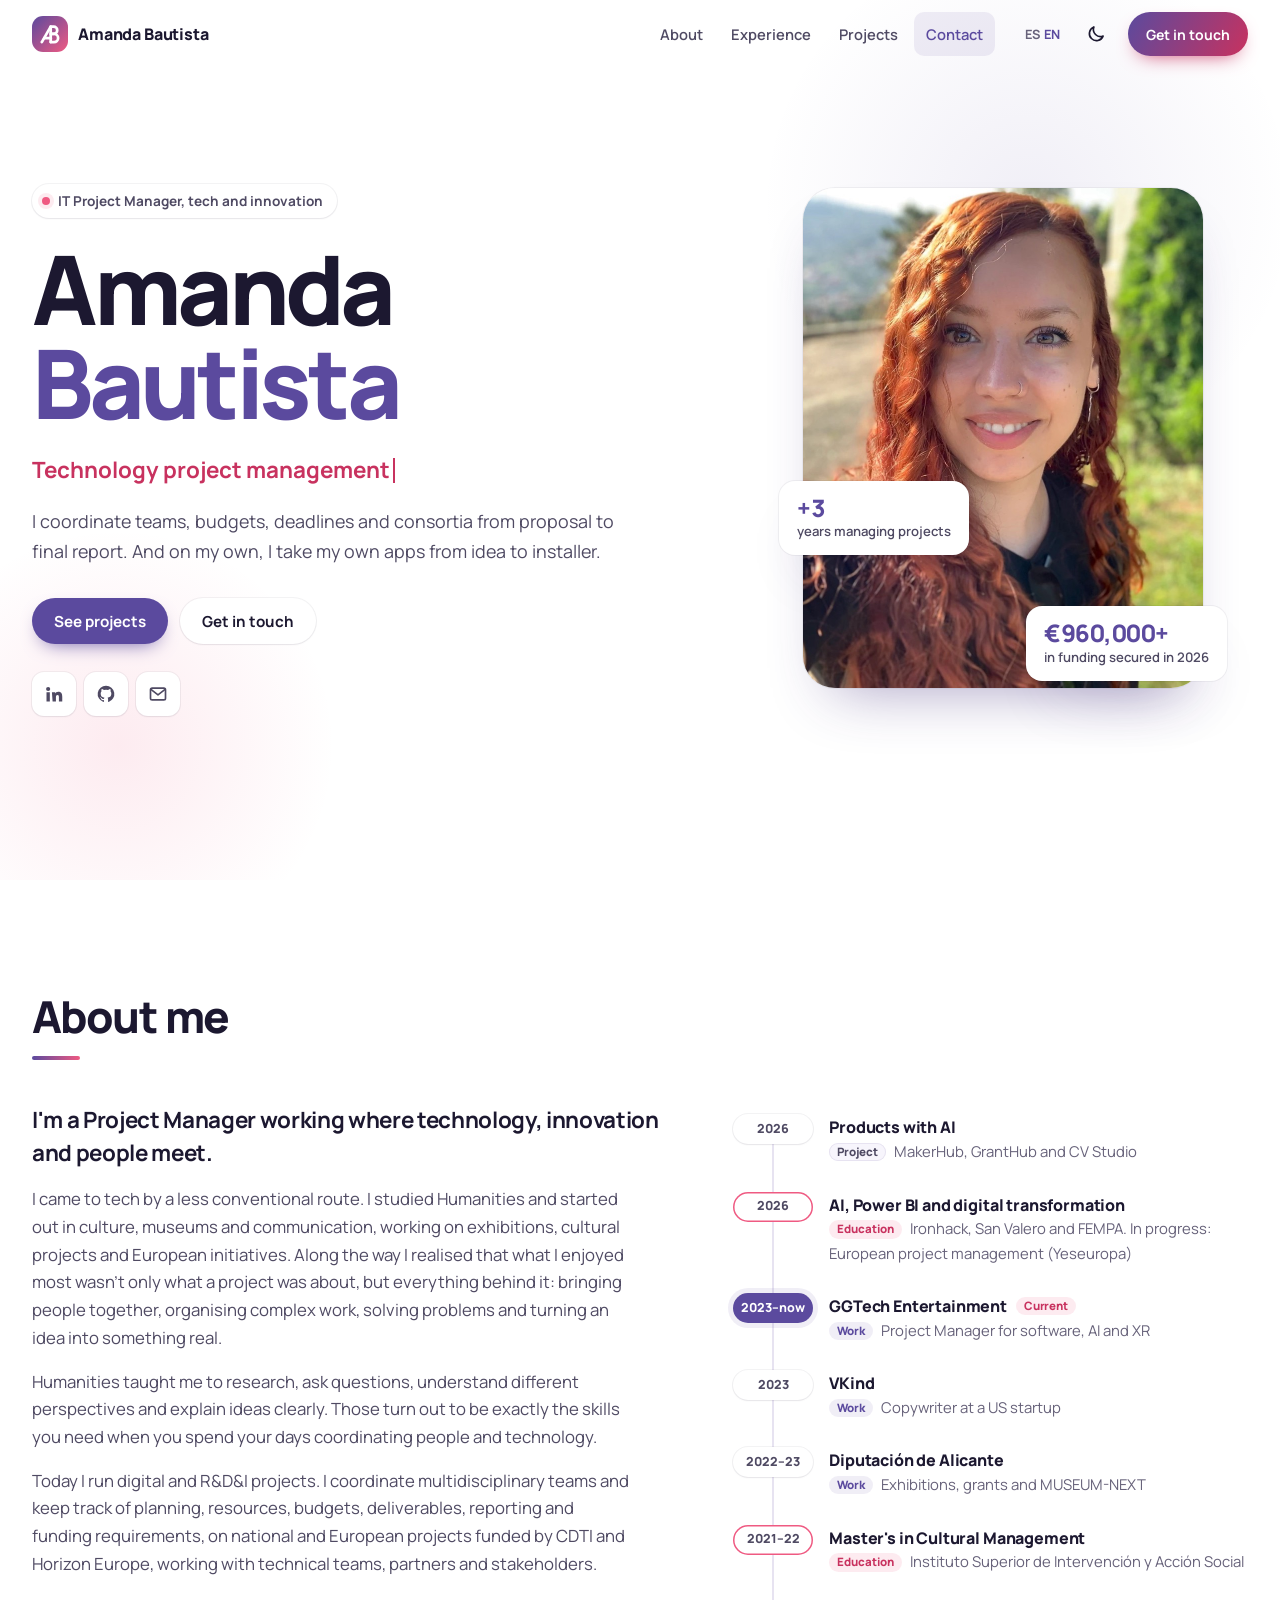
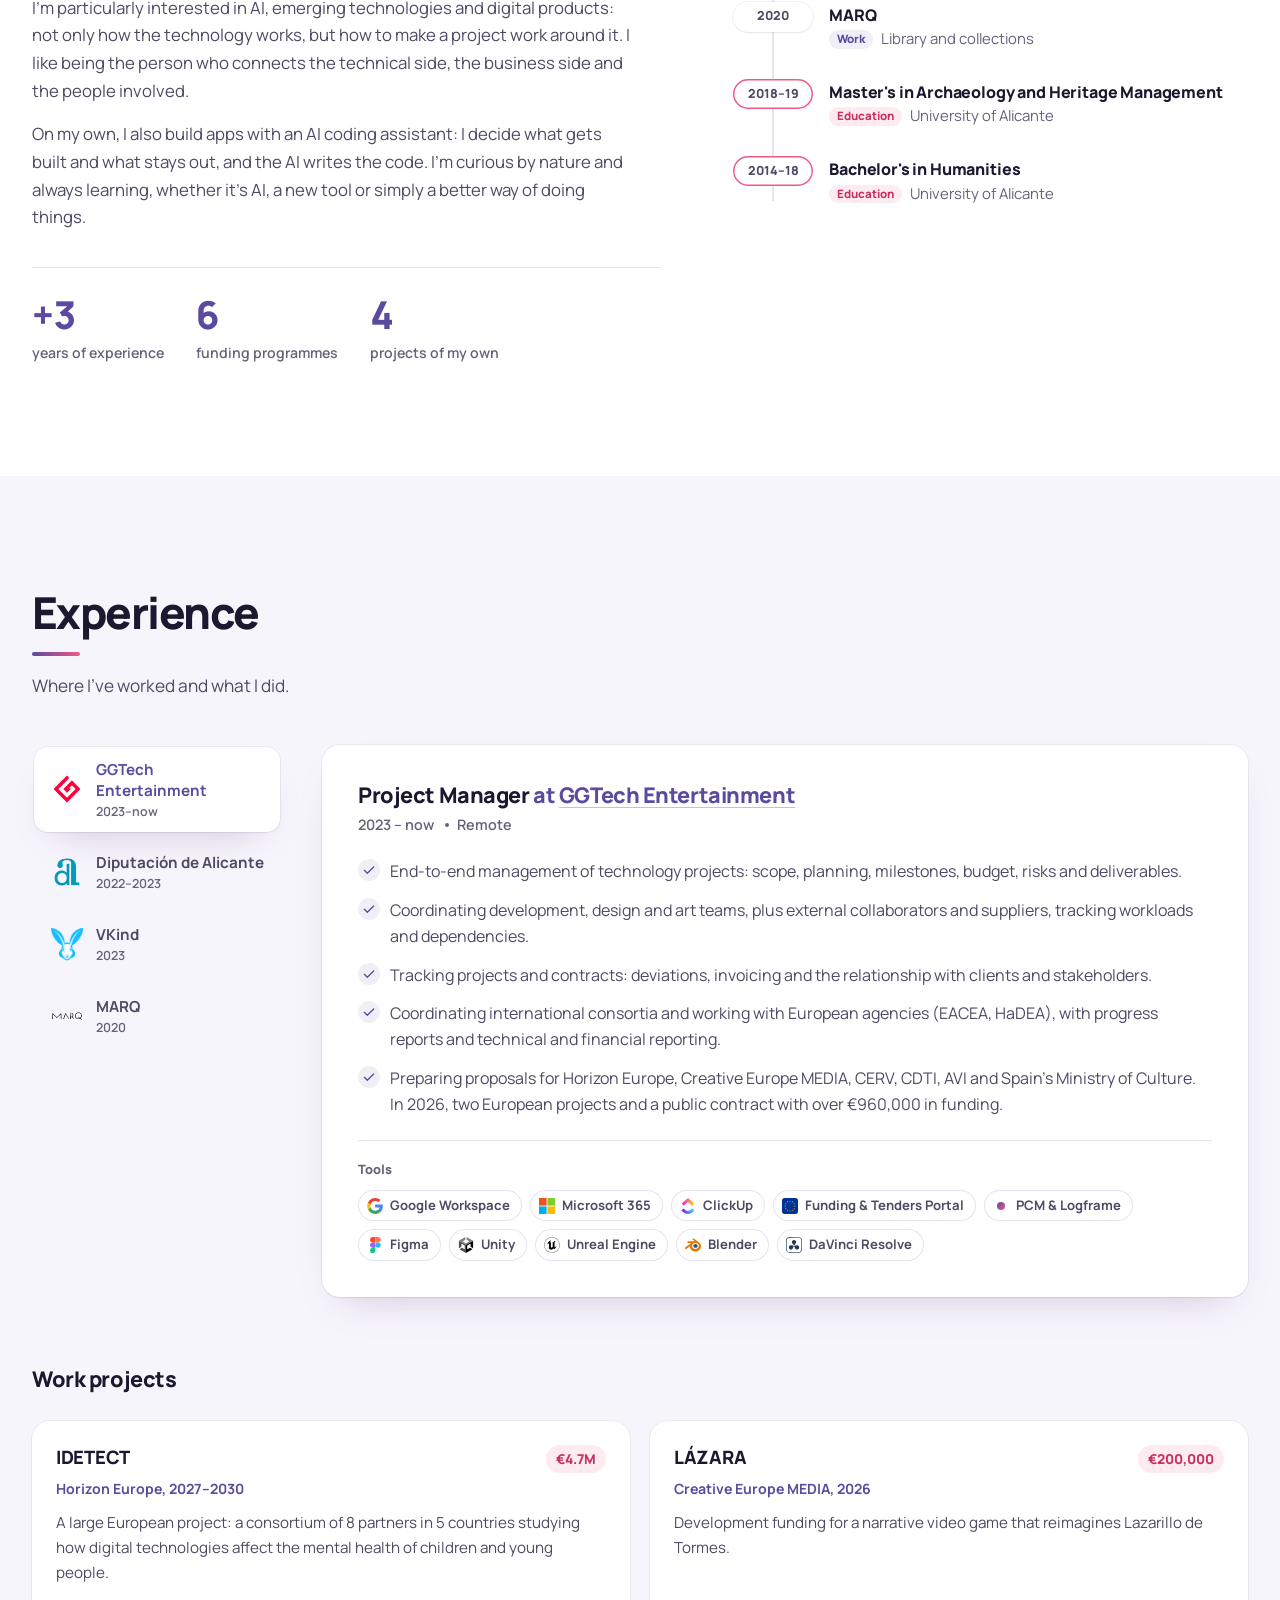
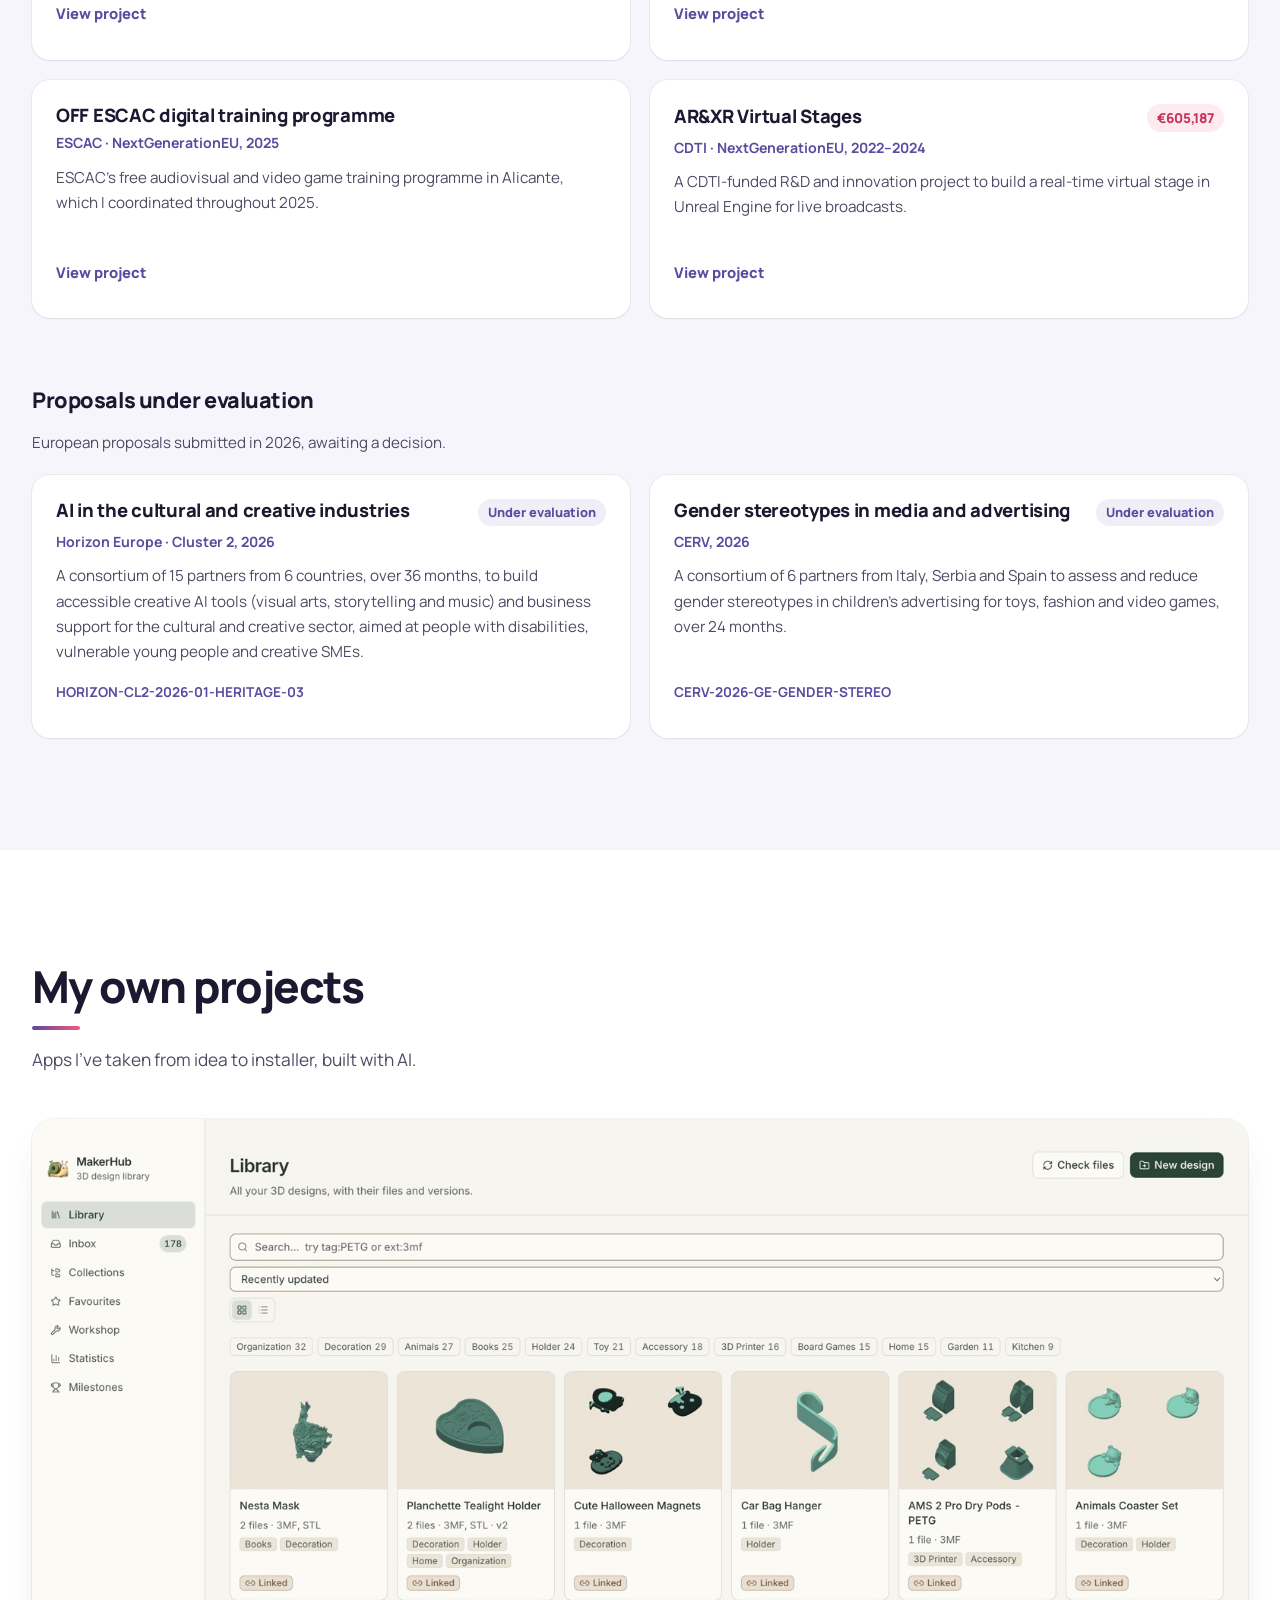
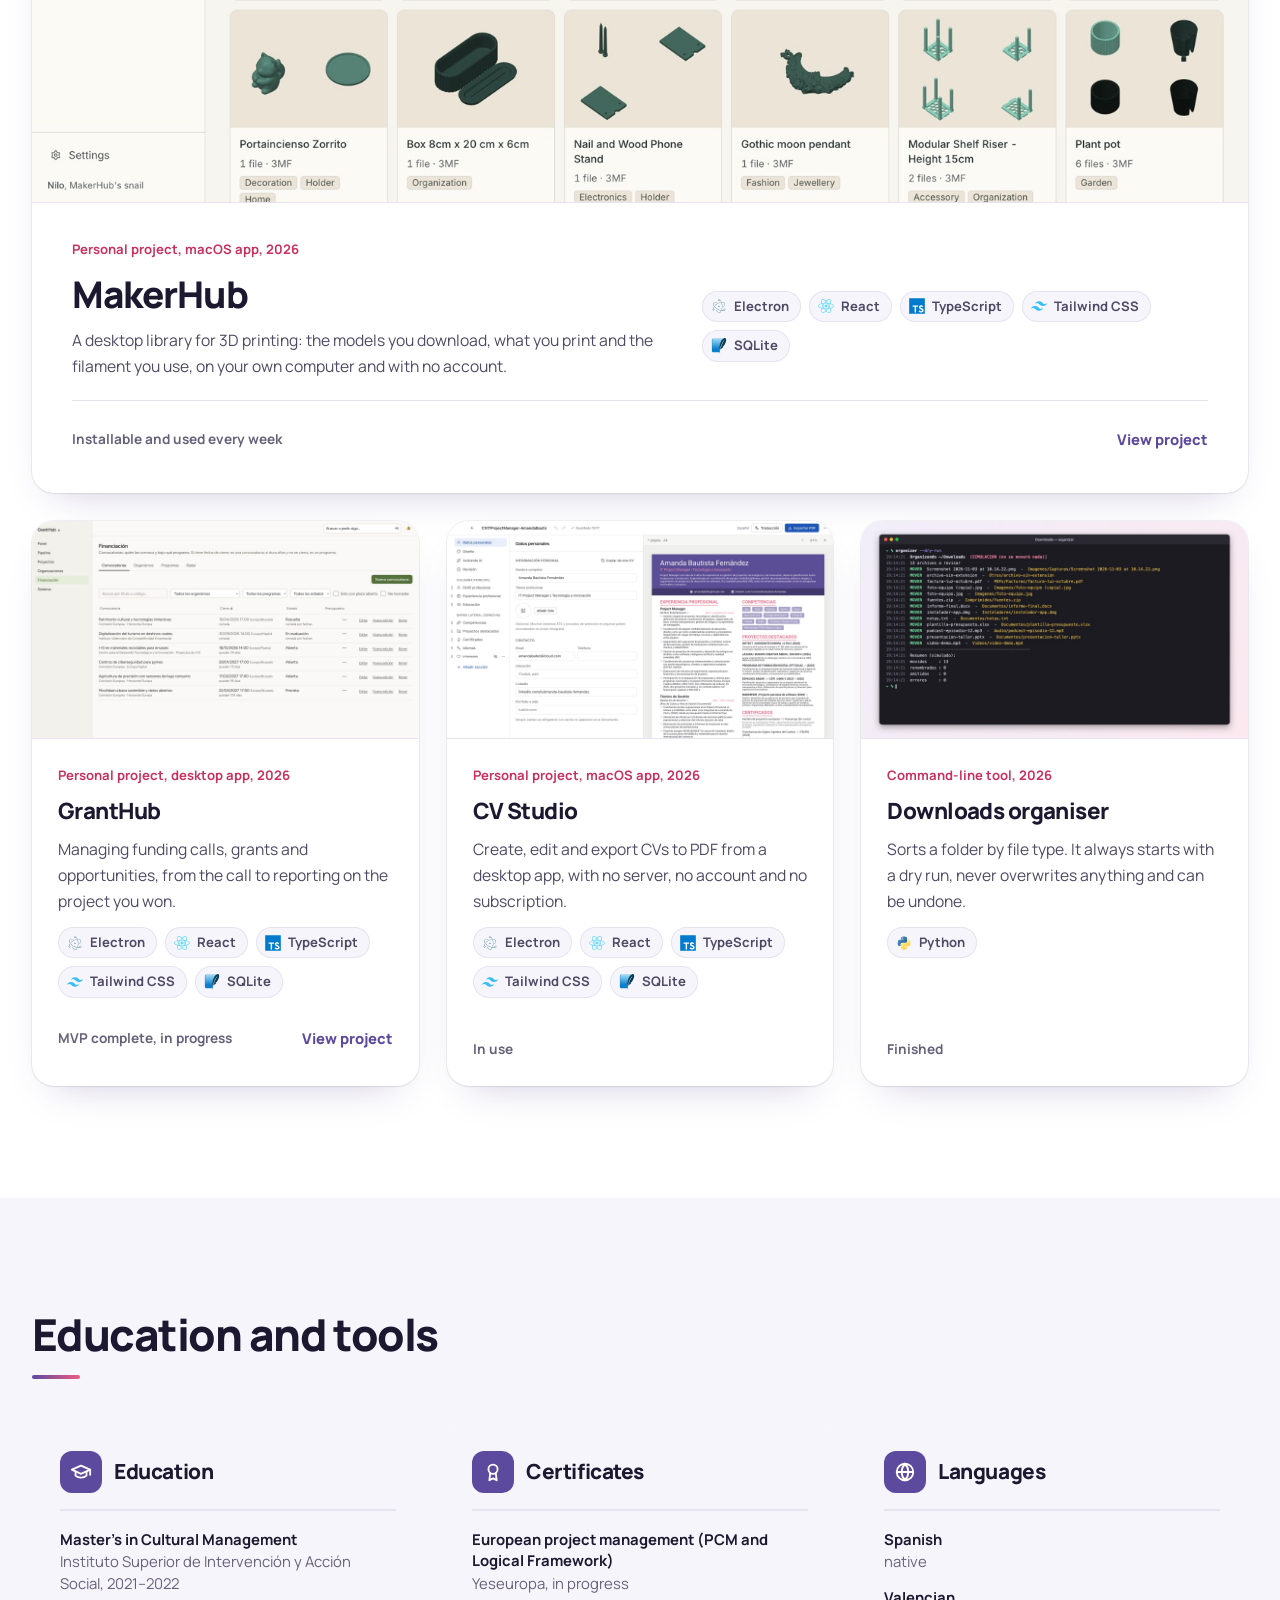
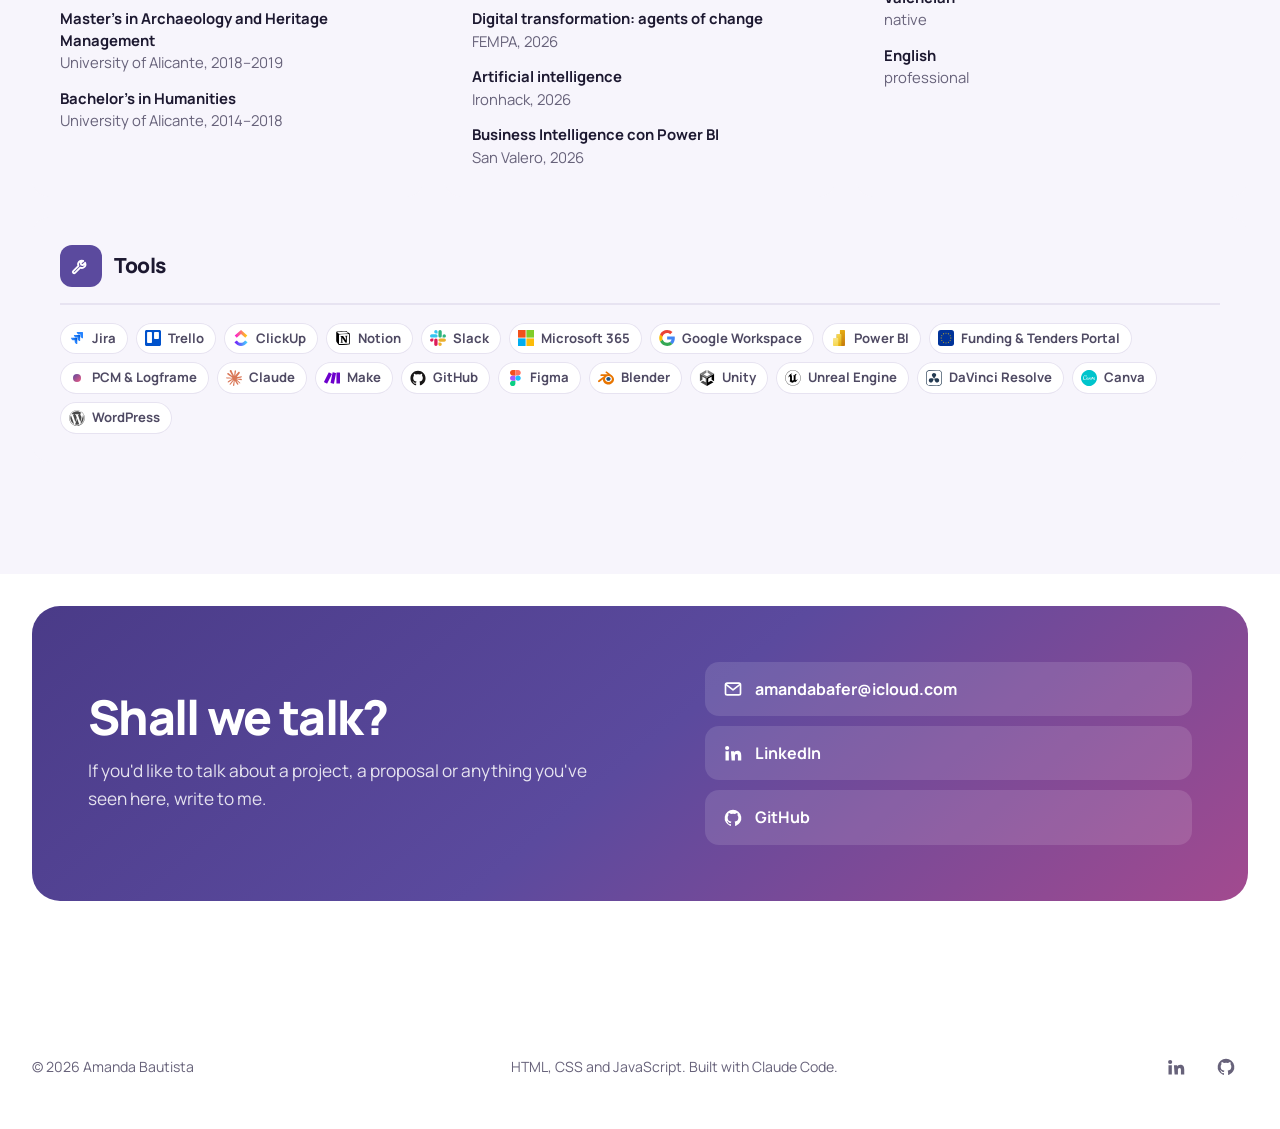
==== index.html @ 979d8737 "Logos transparentes y enlaces a las empresas" ====
<!doctype html>
<html lang="es" data-theme="light">
<head>
  <meta charset="utf-8">
  <meta name="viewport" content="width=device-width, initial-scale=1">
  <!-- Sin indexar a propósito: la web solo la ve quien tenga el enlace. Para que salga en Google, borra esta línea. -->
  <meta name="robots" content="noindex, nofollow">
  <meta name="theme-color" content="#ffffff" media="(prefers-color-scheme: light)">
  <meta name="theme-color" content="#0e0c16" media="(prefers-color-scheme: dark)">
  <link rel="icon" href="assets/img/favicon.svg" type="image/svg+xml">
  <link rel="preconnect" href="https://fonts.googleapis.com">
  <link rel="preconnect" href="https://fonts.gstatic.com" crossorigin>
  <link rel="stylesheet" href="https://fonts.googleapis.com/css2?family=Manrope:wght@400;500;600;700;800&display=swap">
  <link rel="stylesheet" href="assets/css/styles.css?v=202611161247">
  <!-- Tema e idioma antes de pintar, para que no parpadee -->
  <script>
    (function () {
      var d = document.documentElement, s = {}, q = new URLSearchParams(location.search);
      try { s.t = localStorage.getItem("theme"); s.l = localStorage.getItem("lang"); } catch (e) {}
      var t = q.get("theme"), l = q.get("lang");
      if (t !== "light" && t !== "dark") t = s.t || (matchMedia("(prefers-color-scheme: dark)").matches ? "dark" : "light");
      if (l !== "es" && l !== "en") l = s.l || ((navigator.language || "es").slice(0, 2) === "en" ? "en" : "es");
      d.setAttribute("data-theme", t);
      d.setAttribute("lang", l);
    })();
  </script>
  <title>Amanda Bautista, Project Manager</title>
  <meta name="description" content="Project Manager en tecnología e innovación. Decido qué se construye y qué se queda fuera, y lo construyo con IA.">
</head>
<body data-page="home">
  <a class="skip-link" id="skip" href="#main">Saltar al contenido</a>
  <header class="navbar" id="site-header"></header>
  <main id="main">
    <section class="hero" id="home"></section>
    <section class="section" id="about" aria-labelledby="about-title"></section>
    <section class="section alt" id="experience" aria-labelledby="experience-title"></section>
    <section class="section" id="projects" aria-labelledby="projects-title"></section>
    <section class="section alt" id="approach" aria-labelledby="approach-title"></section>
    <section class="section alt" id="skills" aria-labelledby="skills-title"></section>
    <section class="section contact-section" id="contact" aria-labelledby="contact-title"></section>
  </main>
  <footer class="footer" id="site-footer"></footer>
  <noscript><p class="noscript">Amanda Bautista, Project Manager en tecnología e innovación. <a href="https://github.com/amandabautista">GitHub</a></p></noscript>
  <script src="assets/js/content.js?v=202611161247"></script>
  <script src="assets/js/main.js?v=202611161247"></script>
</body>
</html>
---- assets/css/styles.css ----
/* =========================================================
   Portfolio de Amanda Bautista
   Colores sacados de su CV (morado y rosa). Para cambiarlos,
   toca solo :root (claro) y [data-theme="dark"] (oscuro).
   ========================================================= */

:root {
  --bg: #ffffff;
  --bg-alt: #f7f5fc;
  --surface: #ffffff;
  --ink: #1c1830;
  --soft: #4f4a63;
  --faint: #67627a;
  --line: #e7e3f1;
  --primary: #5b4a9e;          /* morado del CV */
  --primary-strong: #4a3b88;
  --pink: #c8325f;             /* rosa del CV, oscurecido para que se lea sobre blanco */
  --pink-bright: #ef5a82;      /* rosa del CV para decoración */
  --primary-soft: color-mix(in srgb, var(--primary) 9%, transparent);
  --pink-soft: color-mix(in srgb, var(--pink-bright) 12%, transparent);
  --on-primary: #ffffff;
  --shadow-sm: 0 1px 2px rgb(28 24 48 / .06), 0 0 0 1px rgb(28 24 48 / .05);
  --shadow: 0 1px 2px rgb(28 24 48 / .05), 0 0 0 1px rgb(28 24 48 / .05), 0 18px 40px -22px rgb(60 40 120 / .28);
  --shadow-lg: 0 0 0 1px rgb(28 24 48 / .05), 0 30px 60px -30px rgb(60 40 120 / .45);
  --font: "Manrope", system-ui, -apple-system, "Segoe UI", sans-serif;
  --container: 1360px;   /* ancho máximo del contenido; antes 1160 y sobraba margen a los lados */
  --pad: 16px;
  --nav-h: 68px;
  --radius: 18px;
  color-scheme: light;
}
:root[data-theme="dark"] {
  --bg: #0e0c16;
  --bg-alt: #13101d;
  --surface: #1a1626;
  --ink: #f1eef8;
  --soft: #bab4cb;
  --faint: #9d97b0;
  --line: rgb(255 255 255 / .09);
  --primary: #ab9df2;
  --primary-strong: #c4b9ff;
  --pink: #ff86a6;
  --pink-bright: #ff86a6;
  --primary-soft: rgb(171 157 242 / .13);
  --pink-soft: rgb(255 134 166 / .12);
  --on-primary: #14101f;
  --shadow-sm: 0 0 0 1px rgb(255 255 255 / .08);
  --shadow: 0 0 0 1px rgb(255 255 255 / .08), 0 20px 40px -24px rgb(0 0 0 / .8);
  --shadow-lg: 0 0 0 1px rgb(255 255 255 / .09), 0 30px 60px -30px rgb(0 0 0 / .9);
  color-scheme: dark;
}
@media (min-width: 640px) { :root { --pad: 32px; } }

/* ---------- base ---------- */
*, *::before, *::after { box-sizing: border-box; }
html { -webkit-text-size-adjust: 100%; scroll-padding-top: calc(var(--nav-h) + 12px); }
@media (prefers-reduced-motion: no-preference) { html { scroll-behavior: smooth; } }
body { margin: 0; background: var(--bg); color: var(--ink); font: 400 1rem/1.65 var(--font); -webkit-font-smoothing: antialiased; }
h1, h2, h3, h4, p, ul, ol, dl, dd, figure { margin: 0; }
ul, ol { padding: 0; list-style: none; }
img { display: block; max-width: 100%; height: auto; }
a { color: inherit; }
svg { width: 20px; height: 20px; fill: none; stroke: currentColor; stroke-width: 2; stroke-linecap: round; stroke-linejoin: round; flex: none; }
svg.fill { fill: currentColor; stroke: none; }
:focus-visible { outline: 2px solid var(--primary); outline-offset: 3px; border-radius: 6px; }
::selection { background: var(--primary); color: var(--on-primary); }

.container { width: 100%; max-width: var(--container); margin-inline: auto; padding-inline: var(--pad); }
.skip-link { position: absolute; left: var(--pad); top: -100px; z-index: 100; padding: 10px 16px; border-radius: 10px; background: var(--primary); color: var(--on-primary); font-weight: 700; }
.skip-link:focus { top: 12px; }
.only-dark { display: none; }
:root[data-theme="dark"] .only-dark { display: block; }
:root[data-theme="dark"] .only-light { display: none; }

/* Aparición al hacer scroll */
/* ---------- movimiento ----------
   ADN (ver DESIGN.md): personalidad fiable y ordenada; tempo medio; poca densidad.
   Gesto propio: "las cosas se van marcando en orden, como un plan que avanza".
   Solo se mueve: la entrada de la portada (una vez), la línea del recorrido
   (una vez, al verla) y los checks al cambiar de pestaña. El resto está quieto. */
:root {
  --dur-fast: 150ms;      /* respuesta a hover / pulsación */
  --dur-base: 280ms;      /* cambios de estado */
  --dur-slow: 560ms;      /* entrada de la portada y del recorrido */
  --ease-out: cubic-bezier(0, 0, .2, 1);   /* lo que llega se asienta */
  --ease-in: cubic-bezier(.4, 0, 1, 1);    /* lo que se va acelera */
  --stagger: 70ms;
}

/* Movimiento en toda la página.
   Todo va dentro de prefers-reduced-motion: quien pide menos movimiento ve la
   página quieta, y sin JavaScript el contenido se ve igual. */
@media (prefers-reduced-motion: no-preference) {
  /* Entrada al hacer scroll: cada bloque sube y aparece; en las rejillas, uno tras otro.
     Con animation (y fill "backwards") y no con transition: así, cuando termina, el
     elemento vuelve a sus estilos normales y el efecto al pasar el ratón no hereda
     el retraso de la entrada. */
  .reveal:not(.in) { opacity: 0; }
  .reveal.in { animation: rise var(--dur-slow) var(--ease-out) backwards; animation-delay: calc(var(--d, 0) * 110ms); }
  .hero .reveal.in { animation-name: rise-sm; animation-delay: calc(var(--d, 0) * var(--stagger)); }
  .hero-visual.reveal.in { animation-name: rise-photo; }

  /* La rayita bajo cada título crece al aparecer */
  .section-head.reveal h2::after { width: 0; transition: width 700ms var(--ease-out) 250ms; }
  .section-head.reveal.in h2::after { width: 48px; }

  /* Los chips de tecnologías y herramientas entran en cadena */
  .reveal:not(.in) .chip { opacity: 0; }
  .reveal.in .chip { animation: chip-in 400ms var(--ease-out) backwards; animation-delay: calc(200ms + var(--i, 0) * 35ms); }

  /* Fondo de la portada: las dos manchas de color se mueven despacio */
  .hero::before { animation: drift-a 18s ease-in-out infinite alternate; }
  .hero::after { animation: drift-b 22s ease-in-out infinite alternate; }

  /* Tarjetas junto a la foto: flotan suavemente */
  .float-card { animation: bob 5s ease-in-out infinite alternate; }
  .fc2 { animation-delay: -2.5s; }
}
@keyframes rise { from { opacity: 0; transform: translateY(28px); } }
@keyframes rise-sm { from { opacity: 0; transform: translateY(16px); } }
@keyframes rise-photo { from { opacity: 0; transform: translateY(24px) scale(.97); } }
@keyframes chip-in { from { opacity: 0; transform: translateY(8px) scale(.96); } }
@keyframes drift-a { to { transform: translate(-6%, 8%) scale(1.08); } }
@keyframes drift-b { to { transform: translate(8%, -6%) scale(1.1); } }
@keyframes bob { to { transform: translateY(-10px); } }

/* Al pasar el ratón: lo que se puede pulsar se levanta un poco */
@media (hover: hover) and (prefers-reduced-motion: no-preference) {
  .btn { transition: transform var(--dur-fast) var(--ease-out), background-color var(--dur-fast) var(--ease-out), box-shadow var(--dur-fast) var(--ease-out); }
  .btn:hover { transform: translateY(-2px); }
  .hero-social a, .footer-social a { transition: transform var(--dur-fast) var(--ease-out), color var(--dur-fast), box-shadow var(--dur-fast); }
  .hero-social a:hover { transform: translateY(-3px); }
  .pj, .fund, .principle, .skill-card, .tools, .other, .xp-panel { transition: transform 260ms var(--ease-out), box-shadow 260ms var(--ease-out); }
  .pj:hover { transform: translateY(-6px); box-shadow: var(--shadow-lg); }
  .pj .shot { transition: transform 600ms var(--ease-out); }
  .pj:hover .shot { transform: scale(1.03); }
  .fund:hover, .principle:hover, .skill-card:hover, .other:hover { transform: translateY(-4px); box-shadow: var(--shadow); }
  .principle-icon, .skill-icon { transition: transform 300ms var(--ease-out); }
  .principle:hover .principle-icon, .skill-card:hover .skill-icon, .tools:hover .skill-icon { transform: rotate(-8deg) scale(1.08); }
  .chip { transition: transform var(--dur-fast) var(--ease-out), box-shadow var(--dur-fast); }
  .chip:hover { transform: translateY(-2px); box-shadow: var(--shadow-sm); }
  .contact-row { transition: background-color var(--dur-fast), transform var(--dur-fast) var(--ease-out); }
  .contact-row:hover { transform: translateX(4px); }
  .logo-mark { transition: transform 300ms var(--ease-out); }
  .logo:hover .logo-mark { transform: rotate(-6deg) scale(1.05); }
}

/* ---------- botones ---------- */
.btn {
  display: inline-flex; align-items: center; justify-content: center; gap: 8px;
  min-height: 46px; padding: 0 22px; border-radius: 999px; border: 0;
  font: 700 .95rem var(--font); text-decoration: none; cursor: pointer; white-space: nowrap;
  transition: background-color var(--dur-fast) var(--ease-out), box-shadow var(--dur-fast) var(--ease-out);
}
.btn-sm { min-height: 44px; padding: 0 18px; font-size: .875rem; }
.btn-primary { background: var(--primary); color: var(--on-primary); box-shadow: 0 8px 20px -10px var(--primary); }
.btn-primary:hover { background: var(--primary-strong); }
.btn-ghost { background: var(--surface); color: var(--ink); box-shadow: var(--shadow-sm); }
.btn-ghost:hover { box-shadow: var(--shadow); }
a, button { touch-action: manipulation; }
.icon-btn {
  display: inline-grid; place-items: center; width: 44px; height: 44px; border-radius: 12px; border: 0;
  background: transparent; color: var(--ink); cursor: pointer;
}
.icon-btn:hover { background: var(--primary-soft); color: var(--primary); }

/* ---------- navegación ---------- */
.navbar { position: fixed; inset: 0 0 auto; z-index: 50; transition: background-color .2s ease, box-shadow .2s ease; }
.navbar.is-scrolled, .navbar.menu-open {
  background: color-mix(in srgb, var(--bg) 85%, transparent);
  -webkit-backdrop-filter: blur(14px) saturate(160%); backdrop-filter: blur(14px) saturate(160%);
  box-shadow: 0 1px 0 var(--line);
}
.case-page .navbar, body[data-page="project"] .navbar { background: color-mix(in srgb, var(--bg) 85%, transparent); -webkit-backdrop-filter: blur(14px); backdrop-filter: blur(14px); box-shadow: 0 1px 0 var(--line); }
.nav-inner { display: flex; align-items: center; gap: 20px; height: var(--nav-h); }
.logo { display: inline-flex; align-items: center; gap: 10px; min-height: 44px; font-weight: 800; text-decoration: none; letter-spacing: -0.01em; }
.logo-mark {
  display: grid; place-items: center; width: 36px; height: 36px; border-radius: 11px;
  background: linear-gradient(135deg, #5b4a9e, #ef5a82); color: #fff;
}
.logo-mark svg { width: 25px; height: 25px; stroke: none; }
.nav-links { margin-left: auto; }
.nav-links ul { display: flex; gap: 4px; }
.nav-links a { display: flex; align-items: center; min-height: 44px; padding: 0 12px; border-radius: 10px; font-size: .92rem; font-weight: 600; color: var(--soft); text-decoration: none; }
.nav-links a:hover, .nav-links a.active { color: var(--primary); background: var(--primary-soft); }
.nav-actions { display: flex; align-items: center; gap: 4px; }
.lang-btn { width: auto; padding: 0 10px; gap: 4px; display: inline-flex; font: 700 .8rem var(--font); }
.lang-btn span { color: var(--faint); }
.lang-btn span.on { color: var(--primary); }
/* Contactar destaca: degradado de los colores del CV (rosa oscurecido para que el blanco se lea) */
.nav-cta {
  margin-left: 6px; color: #fff;
  background: linear-gradient(120deg, #5b4a9e, #c8325f);
  box-shadow: 0 8px 20px -10px #c8325f;
}
.nav-cta:hover { color: #fff; filter: brightness(1.08); box-shadow: 0 10px 24px -10px #c8325f; }
.menu-btn { display: none; }
.mobile-menu { border-top: 1px solid var(--line); padding: 8px var(--pad) 16px; }
.mobile-menu a { display: block; padding: 12px 4px; font-weight: 700; text-decoration: none; border-bottom: 1px solid var(--line); }
@media (max-width: 959px) {
  .nav-links { display: none; }
  .nav-actions { margin-left: auto; }
  .menu-btn { display: inline-grid; }
}
@media (max-width: 479px) { .logo-text { display: none; } .nav-cta { padding: 0 14px; margin-left: 2px; } }
@media (min-width: 960px) { .mobile-menu { display: none !important; } }

/* ---------- portada ---------- */
.hero { position: relative; overflow: hidden; padding: calc(var(--nav-h) + 40px) 0 72px; }
.hero::before {
  content: ""; position: absolute; z-index: -1; inset: -20% -10% auto auto; width: 60vw; height: 60vw; max-width: 760px; max-height: 760px;
  background: radial-gradient(closest-side, var(--primary-soft), transparent 70%); pointer-events: none;
}
.hero::after {
  content: ""; position: absolute; z-index: -1; inset: auto auto -20% -15%; width: 50vw; height: 50vw; max-width: 620px; max-height: 620px;
  background: radial-gradient(closest-side, var(--pink-soft), transparent 70%); pointer-events: none;
}
.hero-inner { display: grid; gap: 56px; align-items: center; }
@media (min-width: 1024px) {
  .hero { min-height: min(100vh, 880px); min-height: min(100svh, 880px); display: flex; align-items: center; padding-top: calc(var(--nav-h) + 24px); }
  .hero-inner { grid-template-columns: minmax(0, 1.15fr) minmax(0, .85fr); gap: 64px; }
}
.badge {
  display: inline-flex; align-items: center; gap: 8px; padding: 6px 14px 6px 10px; border-radius: 999px;
  background: var(--surface); box-shadow: var(--shadow-sm); font-size: .85rem; font-weight: 700; color: var(--soft);
}
.badge::before { content: ""; width: 8px; height: 8px; border-radius: 50%; background: var(--pink-bright); box-shadow: 0 0 0 4px var(--pink-soft); }
.hero-name { margin-top: 24px; font-size: clamp(3.2rem, 8vw, 6rem); font-weight: 800; line-height: .98; letter-spacing: -0.045em; }
.hero-surname { display: block; color: var(--primary); }
.typed {
  display: inline-flex; align-items: center; min-height: 1.6em; margin-top: 22px;
  font-size: clamp(1.1rem, 2.2vw, 1.4rem); font-weight: 700; color: var(--pink);
}
.caret { display: inline-block; width: 2px; height: 1.1em; margin-left: 3px; background: currentColor; }
@media (prefers-reduced-motion: no-preference) { .caret { animation: blink 1s steps(1) infinite; } }
.typed.is-done .caret { display: none; }
@keyframes blink { 50% { opacity: 0; } }
.lead { margin-top: 18px; max-width: 34em; font-size: 1.12rem; color: var(--soft); }
.hero-ctas { display: flex; flex-wrap: wrap; gap: 12px; margin-top: 32px; }
.hero-social { display: flex; gap: 8px; margin-top: 28px; }
.hero-social a {
  display: grid; place-items: center; width: 44px; height: 44px; border-radius: 12px;
  background: var(--surface); box-shadow: var(--shadow-sm); color: var(--soft);
}
.hero-social a:hover { color: var(--primary); box-shadow: var(--shadow); }

.hero-visual { position: relative; max-width: 440px; width: 100%; margin-inline: auto; padding: 0 20px 24px; }
.photo-frame { position: relative; border-radius: 32px; overflow: hidden; box-shadow: var(--shadow-lg); aspect-ratio: 4 / 5; }
.hero-photo { width: 100%; height: 100%; object-fit: cover; }
.hero-monogram {
  display: grid; place-items: center;
  background:
    radial-gradient(circle at 25% 20%, rgb(255 255 255 / .22), transparent 40%),
    linear-gradient(150deg, #5b4a9e 0%, #7a5bb5 55%, #ef5a82 100%);
}
.hero-monogram span { font-size: clamp(5rem, 14vw, 8rem); font-weight: 800; letter-spacing: -0.06em; color: rgb(255 255 255 / .92); }
.float-card {
  position: absolute; display: grid; gap: 2px; padding: 14px 18px; border-radius: 16px;
  background: var(--surface); box-shadow: var(--shadow-lg); max-width: 210px;
}
.float-card strong { font-size: 1.5rem; font-weight: 800; letter-spacing: -0.02em; color: var(--primary); line-height: 1.1; }
.float-card span { font-size: .82rem; font-weight: 600; line-height: 1.35; color: var(--soft); }
.fc1 { left: -4px; bottom: 30%; }
.fc2 { right: -4px; bottom: 6%; }

/* ---------- apartados ---------- */
.section { padding: 80px 0; }
.section.alt { background: var(--bg-alt); }
@media (min-width: 1024px) { .section { padding: 112px 0; } }
.section-head { max-width: 640px; margin-bottom: 44px; }
.section-head h2, .case-title, .contact-info h2 { text-wrap: balance; }
.section-head h2 { font-size: clamp(2rem, 4.2vw, 2.75rem); font-weight: 800; letter-spacing: -0.035em; line-height: 1.1; }
.section-head h2::after { content: ""; display: block; width: 48px; height: 4px; margin-top: 16px; border-radius: 4px; background: linear-gradient(90deg, var(--primary), var(--pink-bright)); }
.section-head p { margin-top: 16px; font-size: 1.08rem; color: var(--soft); }
.sub-title { margin: 64px 0 24px; font-size: 1.35rem; font-weight: 800; letter-spacing: -0.02em; }

/* Sobre mí */
.about-grid { display: grid; gap: 48px; }
@media (min-width: 1024px) { .about-grid { grid-template-columns: minmax(0, 1.1fr) minmax(0, .9fr); gap: 72px; } }
.about-text p { color: var(--soft); font-size: 1.05rem; max-width: 36em; }
.about-text p + p { margin-top: 16px; }
.about-text p:first-child { color: var(--ink); font-size: clamp(1.2rem, 2vw, 1.4rem); font-weight: 700; line-height: 1.45; letter-spacing: -0.015em; }
.stats { display: flex; flex-wrap: wrap; gap: 32px; margin-top: 36px; padding-top: 28px; border-top: 1px solid var(--line); }
.stats div { display: flex; flex-direction: column-reverse; }
.stats dd { font-size: 2.4rem; font-weight: 800; letter-spacing: -0.03em; line-height: 1; color: var(--primary); }
.stats dt { margin-top: 6px; font-size: .88rem; font-weight: 600; color: var(--faint); }
.journey { position: relative; display: grid; gap: 8px; align-content: start; align-self: start; }
.journey::before { content: ""; position: absolute; left: 39px; top: 14px; bottom: 14px; width: 2px; background: var(--line); }
.journey li { position: relative; display: grid; grid-template-columns: 80px minmax(0, 1fr); gap: 16px; align-items: start; padding: 10px 0; }
.j-year {
  position: relative; z-index: 1; display: grid; place-items: center; height: 30px; border-radius: 999px;
  background: var(--surface); box-shadow: var(--shadow-sm); font-size: .78rem; font-weight: 800; color: var(--soft);
}
/* Gesto propio: la línea del recorrido se dibuja y los hitos se marcan en orden (una vez) */
@media (prefers-reduced-motion: no-preference) {
  .journey.reveal::before { transform: scaleY(0); transform-origin: top; }
  .journey.reveal.in::before { transform: scaleY(1); transition: transform calc(var(--dur-slow) * 1.6) var(--ease-out); }
  .journey.reveal li > * { opacity: .25; }
  .journey.reveal.in li > * { opacity: 1; transition: opacity var(--dur-base) var(--ease-out); transition-delay: calc(var(--d, 0) * 160ms); }
}
.journey .is-now .j-year { background: var(--primary); color: var(--on-primary); box-shadow: 0 0 0 5px var(--primary-soft); }
.j-title { font-weight: 800; letter-spacing: -0.01em; line-height: 1.35; padding-top: 3px; }
.j-now { display: inline-block; margin-left: 6px; padding: 1px 8px; border-radius: 999px; background: var(--pink-soft); color: var(--pink); font-size: .72rem; font-weight: 800; vertical-align: 2px; }
.j-text { font-size: .93rem; color: var(--faint); }
/* Tipo de hito: trabajo, formación o proyecto propio */
.j-kind { display: inline-block; margin-right: 8px; padding: 0 8px; border-radius: 999px; font-size: .72rem; font-weight: 800; line-height: 1.6; vertical-align: 1px; }
.j-kind-work { background: var(--primary-soft); color: var(--primary); }
.j-kind-study { background: var(--pink-soft); color: var(--pink); }
.j-kind-project { background: var(--bg-alt); color: var(--soft); box-shadow: inset 0 0 0 1px var(--line); }
.journey .j-study .j-year { box-shadow: inset 0 0 0 1.5px var(--pink-bright); }

/* Experiencia con pestañas */
.xp { display: grid; gap: 24px; }
@media (min-width: 860px) { .xp { grid-template-columns: 250px minmax(0, 1fr); gap: 40px; } }
.xp-tabs { display: flex; gap: 8px; overflow-x: auto; scrollbar-width: none; padding: 2px; }
.xp-tabs::-webkit-scrollbar { display: none; }
@media (min-width: 860px) { .xp-tabs { flex-direction: column; overflow: visible; } }
.xp-tab {
  display: grid; gap: 2px; text-align: left; padding: 12px 16px; border: 0; border-radius: 14px; flex: none;
  background: transparent; color: var(--soft); font: 700 .95rem var(--font); cursor: pointer;
  transition: background-color .15s ease, color .15s ease;
}
.xp-tab:hover { background: var(--primary-soft); color: var(--ink); }
.xp-tab[aria-selected="true"] { background: var(--surface); color: var(--primary); box-shadow: var(--shadow); }
.xp-tab-years { font-size: .78rem; font-weight: 600; color: var(--faint); }
.xp-panels { min-width: 0; }
.xp-panel { padding: 28px; border-radius: var(--radius); background: var(--surface); box-shadow: var(--shadow); }
@media (min-width: 640px) { .xp-panel { padding: 36px; } }
/* Al cambiar de pestaña: el panel aparece y los checks se marcan uno tras otro */
@media (prefers-reduced-motion: no-preference) {
  .xp-panel:not([hidden]) { animation: xp-in var(--dur-base) var(--ease-out); }
  .xp-panel:not([hidden]) .xp-points svg path { stroke-dasharray: 22; stroke-dashoffset: 22; animation: tick var(--dur-base) var(--ease-out) forwards; animation-delay: calc(120ms + var(--i, 0) * var(--stagger)); }
}
@keyframes xp-in { from { opacity: 0; } }
@keyframes tick { to { stroke-dashoffset: 0; } }
.xp-role { font-size: 1.35rem; font-weight: 800; letter-spacing: -0.02em; line-height: 1.3; }
.xp-at { color: var(--primary); }
.xp-at a { color: inherit; text-decoration: underline; text-decoration-thickness: 1px; text-underline-offset: 4px; text-decoration-color: color-mix(in srgb, currentColor 35%, transparent); }
.xp-at a:hover { text-decoration-color: currentColor; }
.xp-meta { margin-top: 4px; font-size: .9rem; font-weight: 600; color: var(--faint); }
.xp-meta span::before { content: ""; display: inline-block; width: 4px; height: 4px; margin: 0 8px 3px; border-radius: 50%; background: currentColor; }
.xp-points { display: grid; gap: 12px; margin-top: 22px; }
.xp-points li { display: grid; grid-template-columns: 22px minmax(0, 1fr); gap: 10px; color: var(--soft); }
.xp-points svg { width: 22px; height: 22px; margin-top: 1px; padding: 3px; border-radius: 50%; background: var(--primary-soft); color: var(--primary); stroke-width: 2; }

.funds { display: grid; gap: 16px; }
@media (min-width: 700px) { .funds { grid-template-columns: repeat(2, minmax(0, 1fr)); gap: 20px; } }
/* Las cuatro tarjetas miden lo mismo y "Ver proyecto" queda siempre abajo */
@media (min-width: 700px) { .funds { grid-auto-rows: 1fr; } }
.funds > li { display: flex; }
.funds .fund { display: flex; flex-direction: column; width: 100%; }
.funds .fund-foot { margin-top: auto; padding-top: 6px; }
.fund { padding: 24px; border-radius: var(--radius); background: var(--surface); box-shadow: var(--shadow-sm); }
.fund[open] { box-shadow: var(--shadow); }
.fund summary { display: block; list-style: none; cursor: pointer; border-radius: 12px; }
.fund summary::-webkit-details-marker { display: none; }
.fund summary:focus-visible { outline-offset: 6px; }
.fund-toggle {
  display: inline-flex; align-items: center; gap: 6px; min-height: 44px; margin-top: 6px;
  font-size: .92rem; font-weight: 800; color: var(--primary);
}
.fund-toggle svg { width: 18px; height: 18px; transition: transform var(--dur-base) var(--ease-out); }
.fund[open] .fund-toggle svg { transform: rotate(180deg); }
.fund .when-open, .fund[open] .when-closed { display: none; }
.fund[open] .when-open { display: inline; }
.fund-more { display: grid; gap: 18px; margin-top: 8px; padding-top: 18px; border-top: 1px solid var(--line); }
@media (prefers-reduced-motion: no-preference) { .fund[open] .fund-more { animation: xp-in var(--dur-base) var(--ease-out); } }
.fund-block h5 { margin: 0 0 6px; font-size: .95rem; font-weight: 800; }
.fund-block p { color: var(--soft); font-size: .95rem; }
.fund-block p + p { margin-top: 10px; }
.fund-block .xp-points { margin-top: 4px; }
.fund-pending { font-size: .92rem; font-style: italic; color: var(--faint); }
.fund-top { display: flex; align-items: baseline; justify-content: space-between; gap: 12px; }
.fund h4 { font-size: 1.15rem; font-weight: 800; letter-spacing: -0.015em; line-height: 1.3; }
.fund-amount { flex: none; padding: 3px 10px; border-radius: 999px; background: var(--pink-soft); color: var(--pink); font-size: .85rem; font-weight: 800; }
.fund-meta { margin-top: 4px; font-size: .88rem; font-weight: 700; color: var(--primary); }
.fund-text { margin-top: 10px; font-size: .95rem; color: var(--soft); }

/* Proyectos */
.pj-list { display: grid; gap: 28px; }
@media (min-width: 900px) { .pj-list { grid-template-columns: repeat(3, minmax(0, 1fr)); } .pj-featured { grid-column: 1 / -1; } }
.pj { display: flex; flex-direction: column; border-radius: 22px; overflow: hidden; background: var(--surface); box-shadow: var(--shadow); transition: box-shadow var(--dur-fast) var(--ease-out); }
.pj:has(a:hover) { box-shadow: var(--shadow-lg); }
/* La captura ocupa su hueco de borde a borde. El hueco tiene la misma
   proporción que las capturas (16:9), así que llena sin recortar nada.
   En el proyecto destacado la imagen va arriba, a todo el ancho: al lado del
   texto el hueco siempre salía más alto que la imagen y obligaba a recortarla. */
@media (min-width: 900px) {
  .pj-featured .pj-body {
    display: grid; grid-template-columns: minmax(0, 1.15fr) minmax(0, 1fr);
    column-gap: 48px; row-gap: 12px; align-items: start; padding: 36px 40px 32px;
  }
  .pj-featured .pj-kind, .pj-featured .pj-name, .pj-featured .pj-summary { grid-column: 1; }
  .pj-featured .chips { grid-column: 2; grid-row: 2 / span 2; align-self: center; }
  .pj-featured .pj-foot { grid-column: 1 / -1; margin-top: 8px; padding-top: 16px; border-top: 1px solid var(--line); }
}
.pj-media { aspect-ratio: 16 / 9; overflow: hidden; background: var(--bg-alt); border-bottom: 1px solid var(--line); }
.pj-media .shot { width: 100%; height: 100%; object-fit: cover; }
.pj-placeholder {
  display: grid; place-items: center; height: 100%; padding: 20px;
  background: linear-gradient(150deg, var(--primary-soft), var(--pink-soft));
}
.pj-icon { display: grid; place-items: center; width: 88px; height: 88px; border-radius: 26px; background: var(--surface); box-shadow: var(--shadow); color: var(--primary); }
.pj-icon svg { width: 44px; height: 44px; stroke-width: 1.5; } /* más fino porque es grande: mismo peso óptico */
.pj-body { display: flex; flex-direction: column; gap: 12px; flex: 1; padding: 26px; }
.pj-kind { font-size: .82rem; font-weight: 700; color: var(--pink); }
.pj-name { font-size: 1.4rem; font-weight: 800; letter-spacing: -0.025em; line-height: 1.2; }
.pj-featured .pj-name { font-size: clamp(1.8rem, 3vw, 2.3rem); }
.pj-name a { text-decoration: none; }
.pj-name a:hover { color: var(--primary); }
.pj-summary { color: var(--soft); font-size: .98rem; }
.pj-foot { display: flex; flex-wrap: wrap; align-items: center; justify-content: space-between; gap: 8px 16px; margin-top: auto; padding-top: 6px; }
.pj-status { font-size: .85rem; font-weight: 700; color: var(--faint); }
.pj-more { display: inline-flex; align-items: center; min-height: 44px; font-size: .92rem; font-weight: 800; color: var(--primary); text-decoration: none; }
.pj-more:hover { text-decoration: underline; text-underline-offset: 4px; }

.chips { display: flex; flex-wrap: wrap; gap: 8px; }
.chip {
  display: inline-flex; align-items: center; gap: 7px; padding: 5px 12px 5px 9px; border-radius: 999px;
  background: var(--bg-alt); box-shadow: inset 0 0 0 1px var(--line); font-size: .82rem; font-weight: 700; color: var(--soft);
}
.section.alt .chip, .tools .chip { background: var(--surface); }
.chip img { width: 16px; height: 16px; }
:root[data-theme="dark"] .chip-darklogo img { filter: invert(1) hue-rotate(180deg); } /* aclara sin cambiar el tono */
.chip-dot { width: 8px; height: 8px; margin: 0 4px; border-radius: 50%; background: linear-gradient(135deg, var(--primary), var(--pink-bright)); }

/* Cómo trabajo */
.principles { display: grid; gap: 20px; }
@media (min-width: 700px) { .principles { grid-template-columns: repeat(2, minmax(0, 1fr)); } }
@media (min-width: 1100px) { .principles { grid-template-columns: repeat(4, minmax(0, 1fr)); } }
.principle { padding: 28px; border-radius: var(--radius); background: var(--surface); box-shadow: var(--shadow-sm); }
.principle-icon { display: grid; place-items: center; width: 46px; height: 46px; border-radius: 14px; background: var(--primary-soft); color: var(--primary); }
.principle-icon svg { width: 22px; height: 22px; }
.principle h3 { margin-top: 18px; font-size: 1.1rem; font-weight: 800; letter-spacing: -0.015em; line-height: 1.3; }
.principle p { margin-top: 8px; font-size: .95rem; color: var(--soft); }

/* Formación y herramientas */
.skills-grid { display: grid; gap: 20px; }
@media (min-width: 900px) { .skills-grid { grid-template-columns: repeat(3, minmax(0, 1fr)); } }
.skill-card { padding: 28px; border-radius: var(--radius); background: var(--bg-alt); }
.skill-title {
  display: flex; align-items: center; gap: 12px;
  padding-bottom: 16px; border-bottom: 2px solid var(--line);
  font-size: 1.3rem; font-weight: 800; letter-spacing: -0.02em;
}
.skill-icon { display: grid; place-items: center; width: 42px; height: 42px; flex: none; border-radius: 12px; background: var(--primary); color: var(--on-primary); }
.skill-icon svg { width: 22px; height: 22px; }
.skill-list { display: grid; gap: 14px; margin-top: 18px; }
.skill-list li { display: grid; gap: 1px; font-size: .93rem; line-height: 1.45; }
.skill-list strong { font-weight: 700; }
.skill-list span { color: var(--faint); }
.tools { margin-top: 20px; padding: 28px; border-radius: var(--radius); background: var(--bg-alt); }
.tools .chips { margin-top: 18px; }

/* Contacto */
.contact-section { padding-top: 32px; }
.contact-card {
  position: relative; overflow: hidden; display: grid; gap: 32px; padding: 40px 28px; border-radius: 28px;
  background: linear-gradient(140deg, #4a3b88 0%, #5b4a9e 50%, #a24a8f 100%); color: #fff;
}
@media (min-width: 860px) { .contact-card { grid-template-columns: minmax(0, 1.2fr) minmax(0, 1fr); align-items: center; padding: 56px; } }
.contact-info h2 { font-size: clamp(2rem, 4.5vw, 3rem); font-weight: 800; letter-spacing: -0.035em; line-height: 1.05; }
.contact-info p { margin-top: 14px; max-width: 30em; font-size: 1.08rem; color: rgb(255 255 255 / .85); }
.contact-links { display: grid; gap: 10px; }
.contact-row {
  display: flex; align-items: center; gap: 12px; padding: 14px 18px; border-radius: 14px;
  background: rgb(255 255 255 / .12); color: #fff; font-weight: 700; text-decoration: none; overflow-wrap: anywhere;
  transition: background-color .15s ease;
}
.contact-row:hover { background: rgb(255 255 255 / .22); }
.contact-card :focus-visible { outline-color: #fff; }
.todo-note { margin-top: 14px; display: inline-block; padding: 3px 10px; border: 1px dashed currentColor; border-radius: 8px; font-size: .85rem; font-weight: 700; }

/* Pie */
.footer { padding: 32px 0 40px; }
.footer-inner { display: flex; flex-wrap: wrap; align-items: center; justify-content: space-between; gap: 12px 24px; font-size: .88rem; color: var(--faint); }
.footer-social { display: flex; gap: 6px; }
.footer-social a { display: grid; place-items: center; width: 44px; height: 44px; border-radius: 10px; color: var(--faint); }
.footer-social a:hover { color: var(--primary); background: var(--primary-soft); }
.noscript { padding: 24px var(--pad); }

/* ---------- página de proyecto ---------- */
.case { padding-top: calc(var(--nav-h) + 40px); }
.case-back { display: inline-flex; align-items: center; gap: 8px; font-size: .92rem; font-weight: 700; color: var(--soft); text-decoration: none; }
.case-back:hover { color: var(--primary); }
.case-head { display: grid; gap: 16px; max-width: 760px; margin-top: 32px; justify-items: start; }
.case-title { font-size: clamp(2.6rem, 7vw, 4.5rem); font-weight: 800; letter-spacing: -0.045em; line-height: 1; }
.case-summary { font-size: 1.18rem; color: var(--soft); max-width: 36em; }
.case-head .btn { margin-top: 8px; }
.case-cover { margin-top: 48px; border-radius: 24px; overflow: hidden; box-shadow: var(--shadow-lg); }
.case-video { background: #000; }
.case-video video { display: block; width: 100%; height: auto; aspect-ratio: 16 / 9; background: #000; }
.case-video figcaption { padding: 12px 18px; background: var(--surface); font-size: .9rem; color: var(--faint); }
.fact-link { display: inline-flex; align-items: center; gap: 8px; min-height: 44px; color: var(--primary); font-weight: 800; text-decoration: none; }
.fact-link:hover { text-decoration: underline; text-underline-offset: 4px; }
/* Herramientas debajo de cada experiencia */
.xp-tools { margin-top: 22px; padding-top: 18px; border-top: 1px solid var(--line); }
.xp-tools-label { margin-bottom: 10px; font-size: .8rem; font-weight: 800; color: var(--faint); }
.case-grid { display: grid; gap: 40px; margin-top: 64px; padding-bottom: 80px; }
@media (min-width: 960px) { .case-grid { grid-template-columns: minmax(0, 1fr) 280px; gap: 64px; align-items: start; } }
.case-body { display: grid; gap: 44px; max-width: 720px; }
.case-block h2 { font-size: 1.45rem; font-weight: 800; letter-spacing: -0.02em; }
.case-block p { margin-top: 12px; color: var(--soft); font-size: 1.05rem; }
.case-block .xp-points { margin-top: 16px; }
.case-facts { padding: 24px; border-radius: var(--radius); background: var(--bg-alt); }
@media (min-width: 960px) { .case-facts { position: sticky; top: calc(var(--nav-h) + 24px); } }
.case-facts dl { display: grid; gap: 16px; }
.case-facts dt { font-size: .8rem; font-weight: 700; color: var(--faint); }
.case-facts dd { font-weight: 700; line-height: 1.4; }
.case-gallery { display: grid; gap: 28px; }
@media (min-width: 760px) { .case-gallery { grid-template-columns: repeat(2, minmax(0, 1fr)); } }
.case-shot .shot { border-radius: 16px; box-shadow: var(--shadow); }
.case-shot figcaption { margin-top: 12px; font-size: .9rem; color: var(--faint); }
.others { display: grid; gap: 16px; }
@media (min-width: 760px) { .others { grid-template-columns: repeat(3, minmax(0, 1fr)); } }
.other { padding: 22px; border-radius: var(--radius); background: var(--bg-alt); }
.other h3 { font-size: 1.1rem; font-weight: 800; }
.other h3 a { color: var(--primary); text-underline-offset: 4px; }
.other p { margin-top: 6px; font-size: .93rem; color: var(--soft); }
.case-missing { padding-block: calc(var(--nav-h) + 80px) 120px; display: grid; gap: 20px; justify-items: start; font-size: 1.2rem; font-weight: 700; }

/* Las cifras que cuentan no bailan de ancho mientras cambian */
.stats dd, .float-card strong { font-variant-numeric: tabular-nums; }

/* Logo de cada empresa en su pestaña de experiencia */
.xp-tab { grid-template-columns: 34px minmax(0, 1fr); column-gap: 12px; align-items: center; }
.xp-logo { grid-row: 1 / span 2; width: 34px; height: 34px; background: center / contain no-repeat; }
:root[data-theme="dark"] .xp-logo-dark { filter: invert(1); } /* logo negro: blanco en tema oscuro */
.xp-tab-org, .xp-tab-years { grid-column: 2; }
.xp-tab:not(:has(.xp-logo)) { grid-template-columns: minmax(0, 1fr); }
.xp-tab-short { display: none; }
/* En móvil, pestañas compactas: solo logo y nombre corto, para que quepan casi todas */
@media (max-width: 859px) {
  .xp-tabs { display: grid; grid-template-columns: repeat(2, minmax(0, 1fr)); gap: 8px; overflow: visible; }
  .xp-tab { grid-template-columns: 24px auto; column-gap: 8px; padding: 8px 12px 8px 8px; border-radius: 999px; min-height: 44px; }
  .xp-logo { width: 24px; height: 24px; border-radius: 7px; grid-row: auto; }
  .xp-tab-org, .xp-tab-years { display: none; }
  .xp-tab-short { display: block; grid-column: 2; font-size: .9rem; white-space: nowrap; }
}
.fund-foot { margin-top: 6px; }
.funds .fund-text { margin-bottom: 0; }
.fund h4 a { text-decoration: none; }
.fund h4 a:hover { color: var(--primary); }
.case-facts .fact-link { overflow-wrap: anywhere; min-height: 0; }
.fact-link-block { display: flex; min-height: 36px; }
/* Galería de proyectos laborales (carteles verticales) */
.work-gallery { display: grid; gap: 20px; }
@media (min-width: 640px) { .work-gallery { grid-template-columns: repeat(3, minmax(0, 1fr)); } }
.work-shot img { width: 100%; height: auto; aspect-ratio: 4 / 5; object-fit: cover; border-radius: 14px; box-shadow: var(--shadow); }

/* Volver arriba: en móvil y en cualquier pantalla táctil (iPad también en horizontal);
   se oculta solo en ordenadores con ratón y pantalla ancha */
.to-top {
  position: fixed; right: max(16px, env(safe-area-inset-right)); bottom: max(16px, env(safe-area-inset-bottom));
  z-index: 40; display: grid; place-items: center; width: 48px; height: 48px; padding: 0;
  border: 0; border-radius: 50%; cursor: pointer; color: #fff;
  background: linear-gradient(120deg, #5b4a9e, #c8325f);
  box-shadow: 0 10px 24px -8px rgba(91, 74, 158, .55);
  opacity: 0; visibility: hidden; transform: translateY(12px) scale(.9);
  transition: opacity 220ms var(--ease-out), transform 220ms var(--ease-out), visibility 0s linear 220ms;
}
.to-top.show { opacity: 1; visibility: visible; transform: none; transition-delay: 0s; }
.to-top svg { width: 22px; height: 22px; fill: none; stroke: currentColor; stroke-width: 2.2; stroke-linecap: round; stroke-linejoin: round; }
.to-top:active { transform: scale(.94); }
.to-top:focus-visible { outline: 3px solid var(--primary); outline-offset: 3px; }
@media (prefers-reduced-motion: reduce) { .to-top { transition: none; } }
@media (min-width: 900px) and (hover: hover) and (pointer: fine) { .to-top { display: none; } }

/* Propuestas en evaluación: misma tarjeta que los proyectos; las distingue la etiqueta */
.sub-intro { margin: -12px 0 20px; color: var(--soft); font-size: .95rem; }
.fund-badge { flex: none; padding: 3px 10px; border-radius: 999px; background: var(--primary-soft, rgba(91, 74, 158, .12)); color: var(--primary); font-size: .8rem; font-weight: 800; white-space: nowrap; }
.fund-call { font-size: .85rem; overflow-wrap: anywhere; }
.fund-call .fact-link { font-weight: 700; }
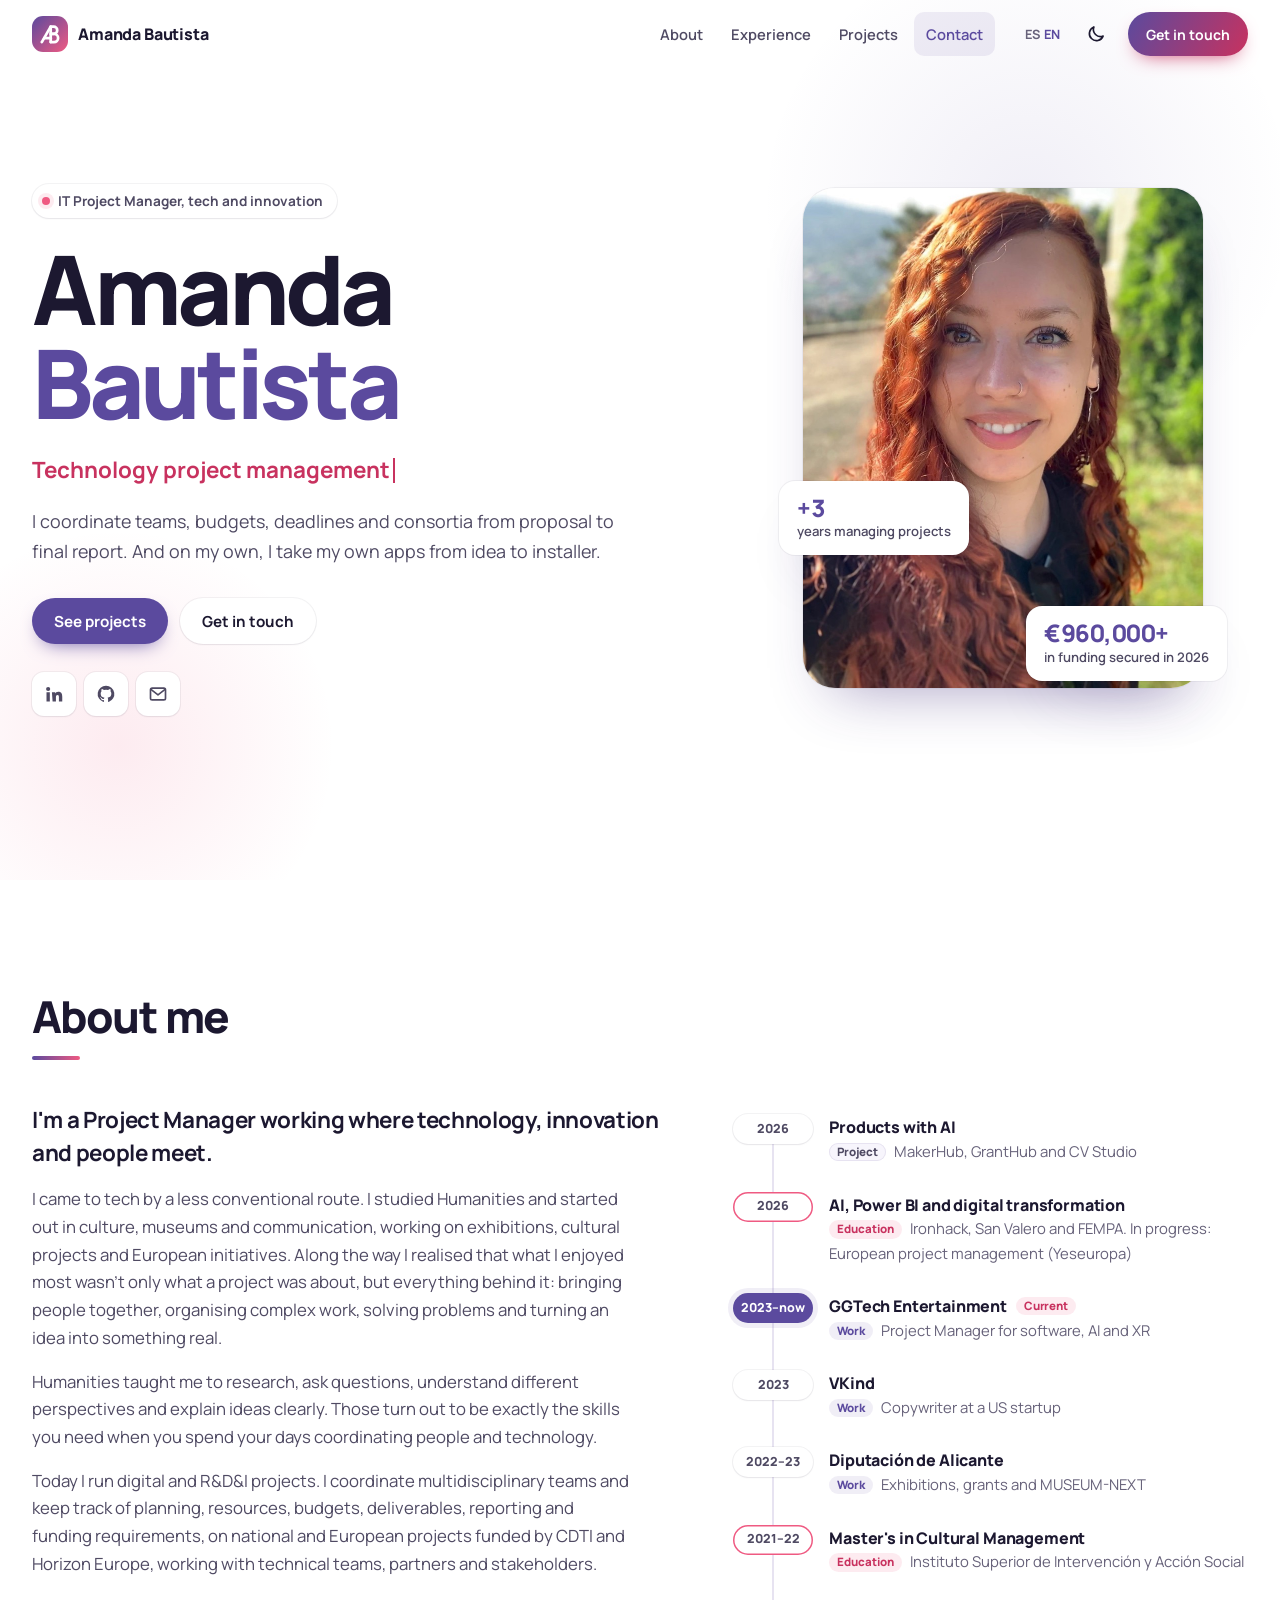
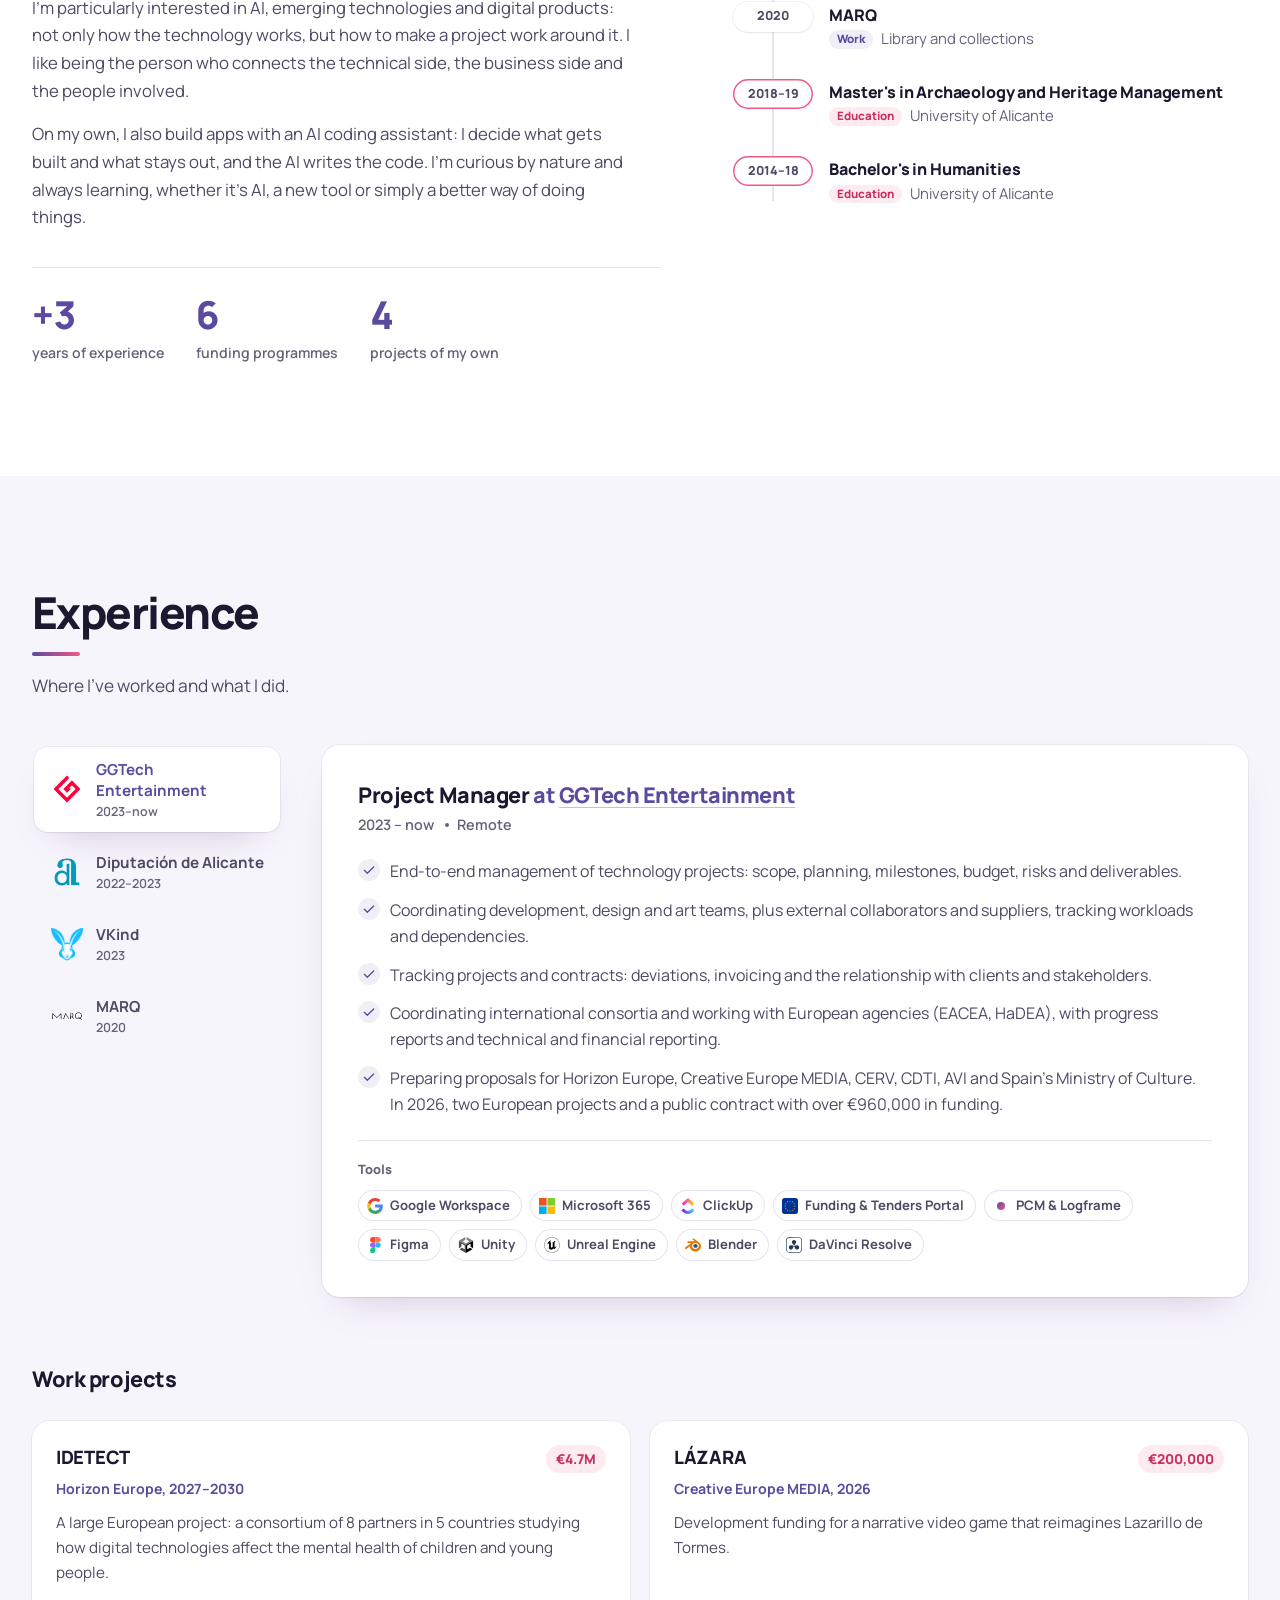
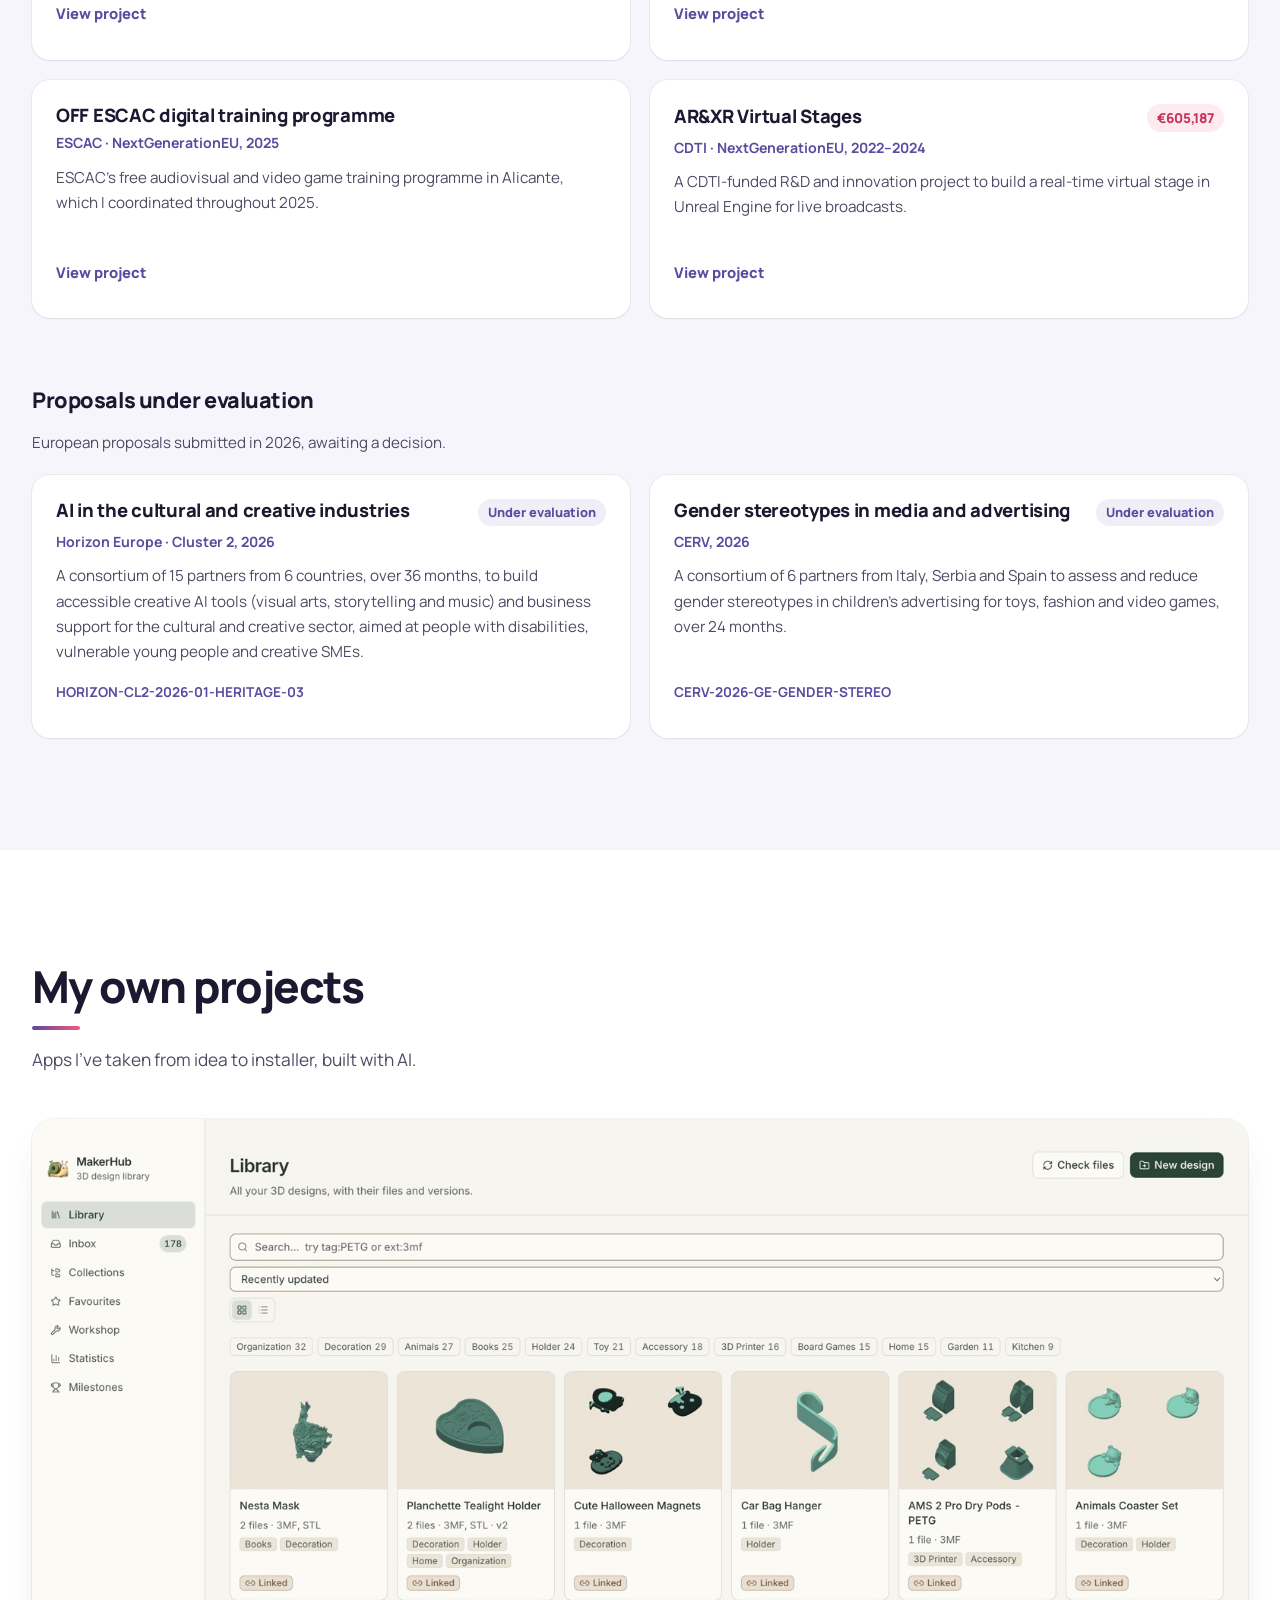
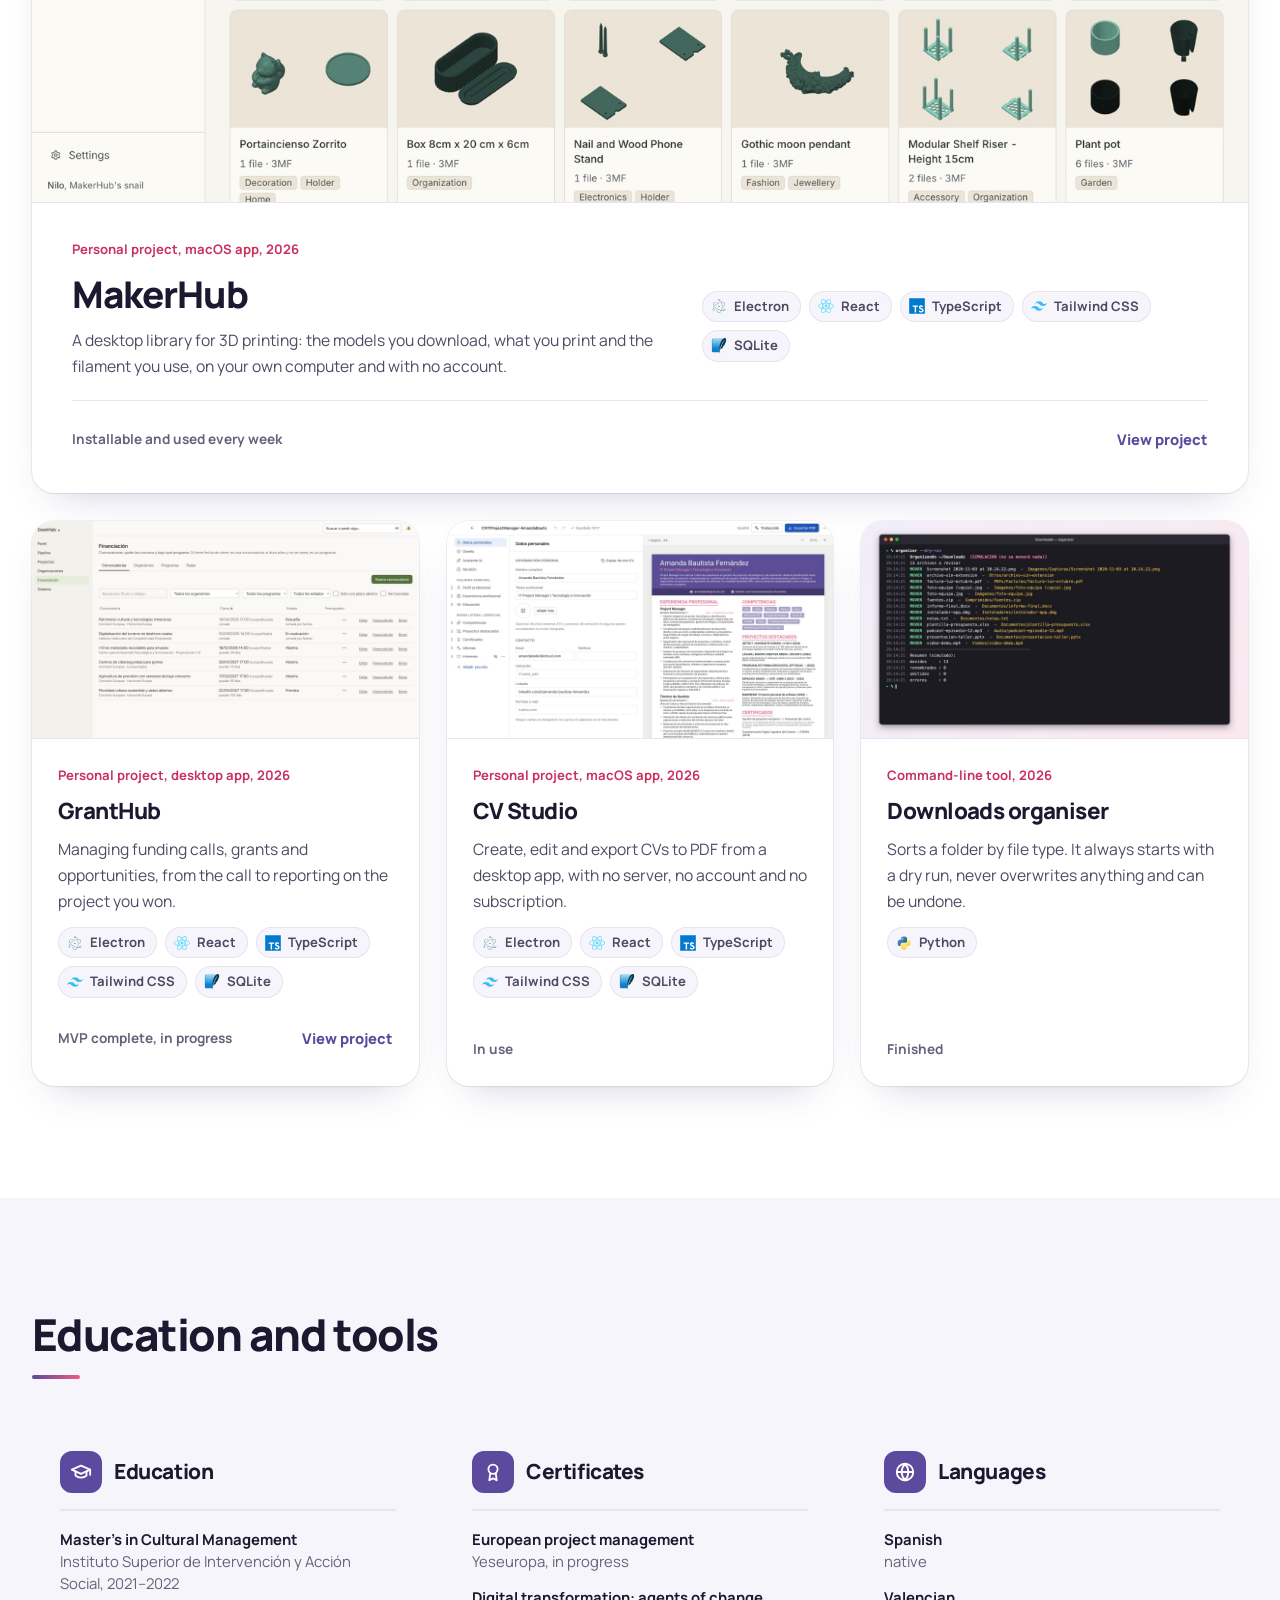
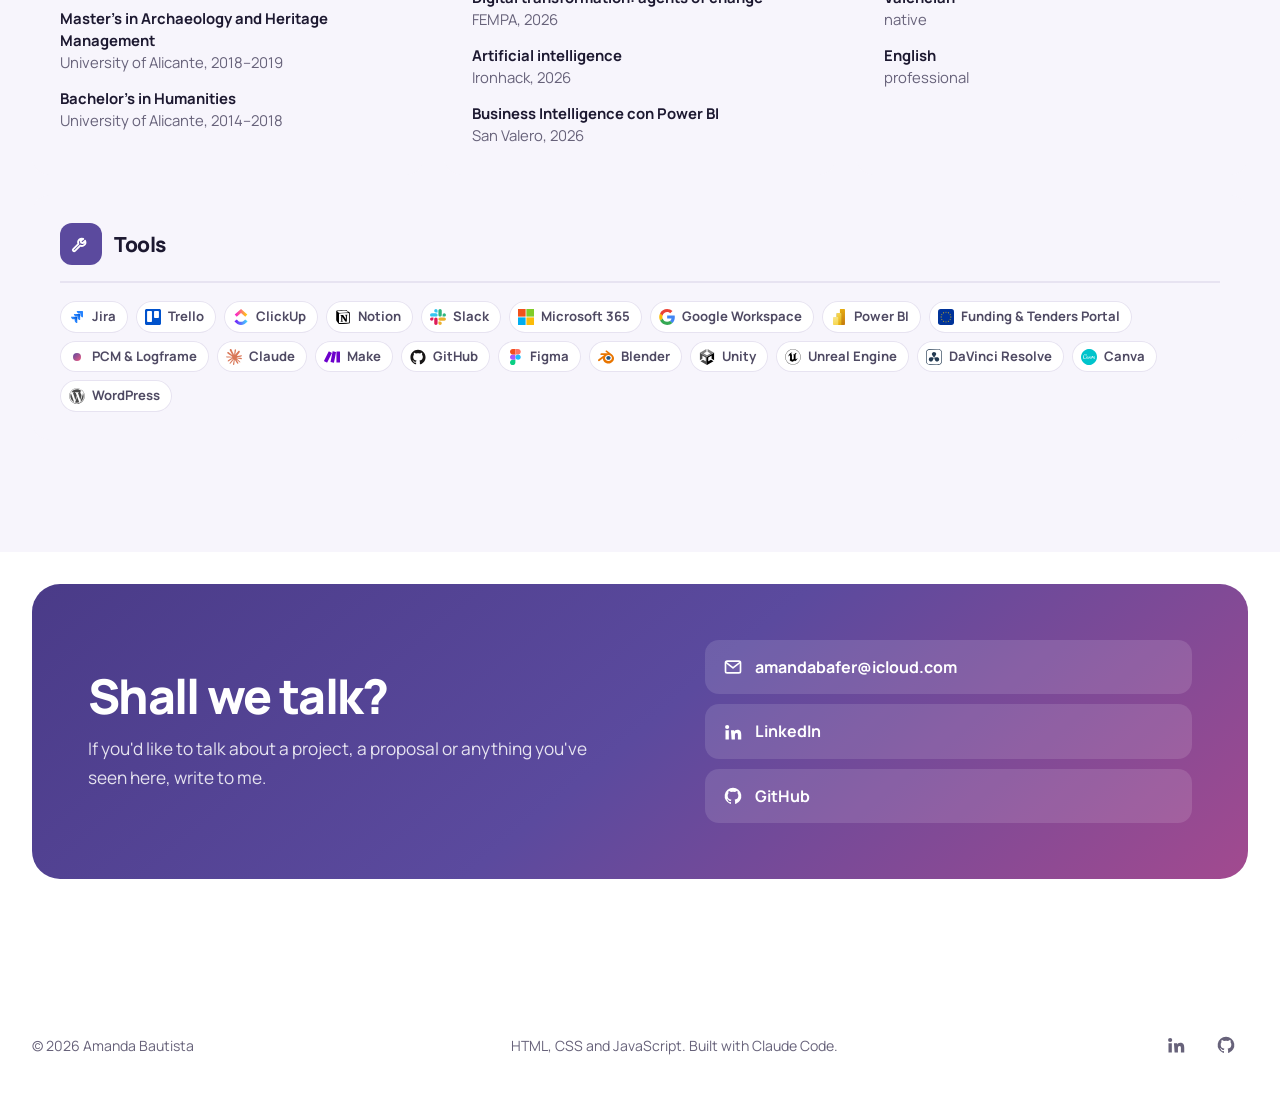
==== commit 525145c2: "Nombre del curso de Yeseuropa" ====
--- a/index.html
+++ b/index.html
@@ -11,7 +11,7 @@
   <link rel="preconnect" href="https://fonts.googleapis.com">
   <link rel="preconnect" href="https://fonts.gstatic.com" crossorigin>
   <link rel="stylesheet" href="https://fonts.googleapis.com/css2?family=Manrope:wght@400;500;600;700;800&display=swap">
-  <link rel="stylesheet" href="assets/css/styles.css?v=202611161247">
+  <link rel="stylesheet" href="assets/css/styles.css?v=202611161256">
   <!-- Tema e idioma antes de pintar, para que no parpadee -->
   <script>
     (function () {
@@ -41,7 +41,7 @@
   </main>
   <footer class="footer" id="site-footer"></footer>
   <noscript><p class="noscript">Amanda Bautista, Project Manager en tecnología e innovación. <a href="https://github.com/amandabautista">GitHub</a></p></noscript>
-  <script src="assets/js/content.js?v=202611161247"></script>
-  <script src="assets/js/main.js?v=202611161247"></script>
+  <script src="assets/js/content.js?v=202611161256"></script>
+  <script src="assets/js/main.js?v=202611161256"></script>
 </body>
 </html>
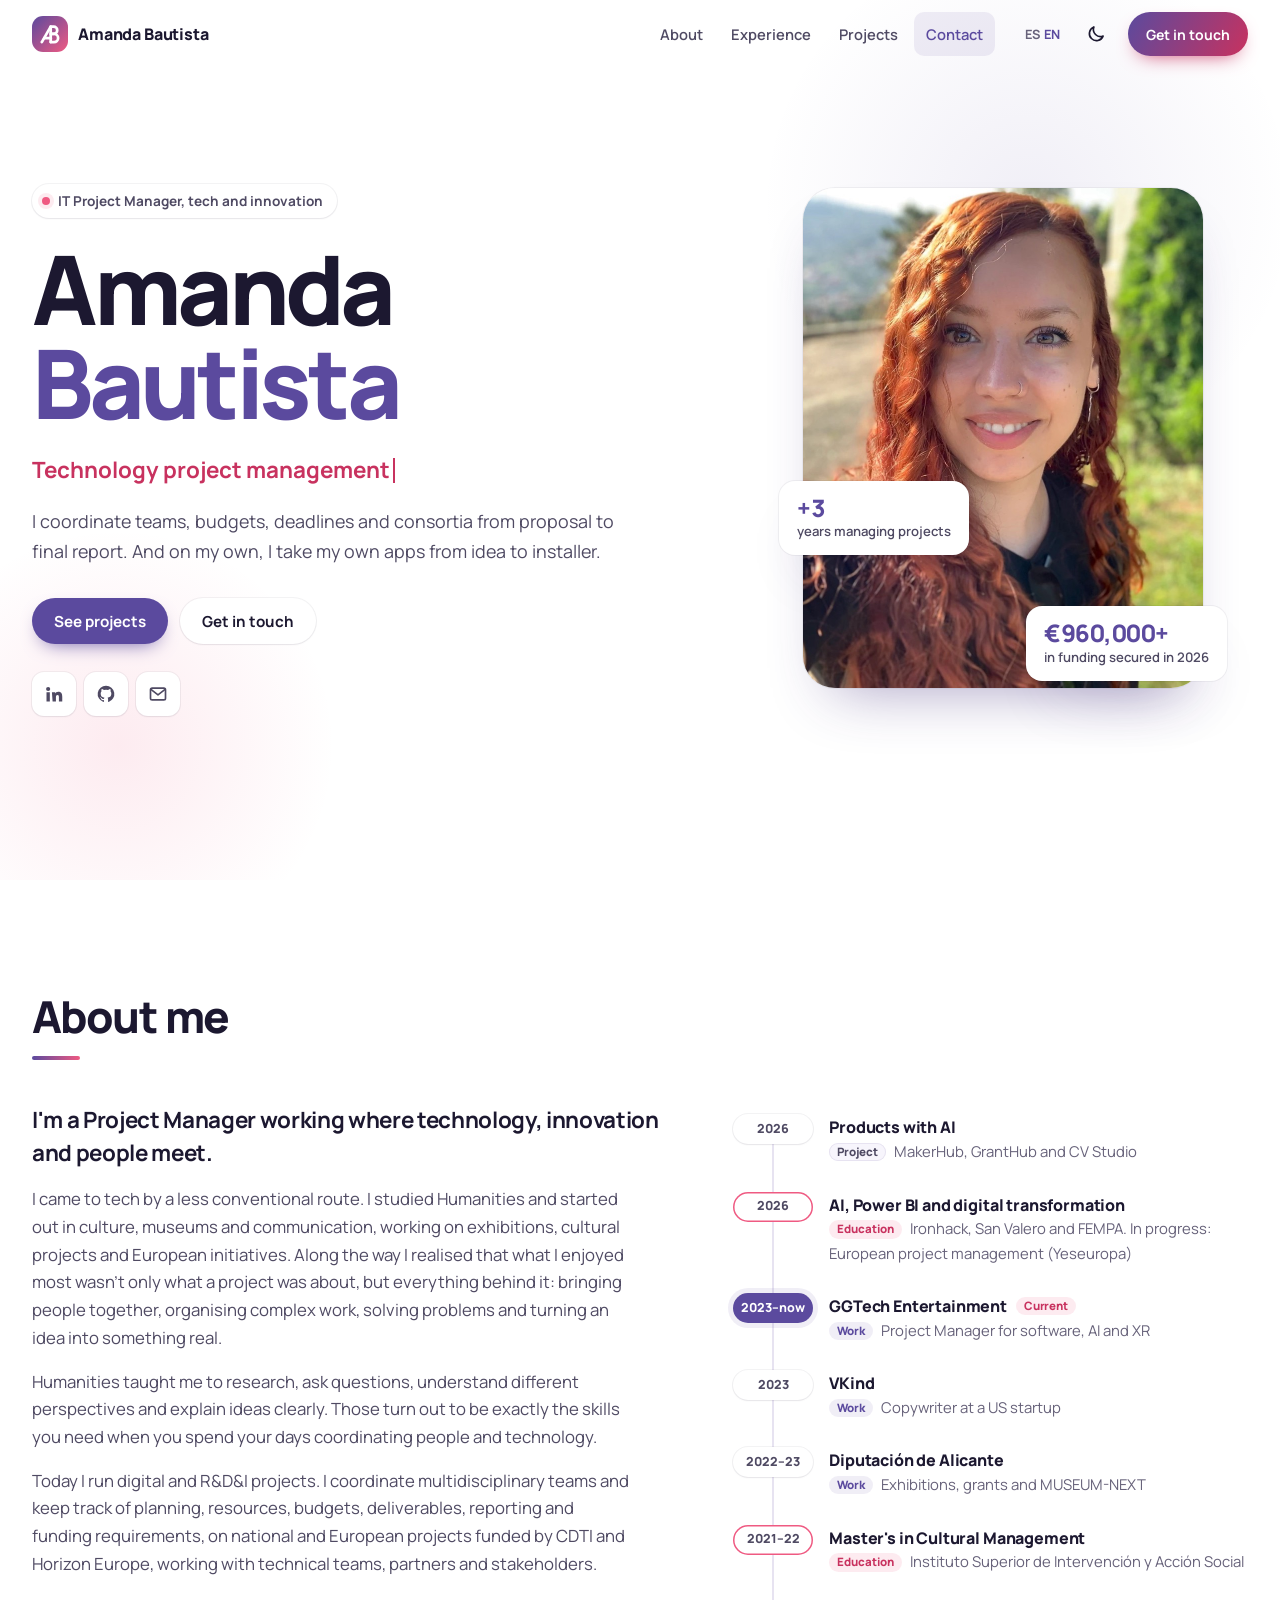
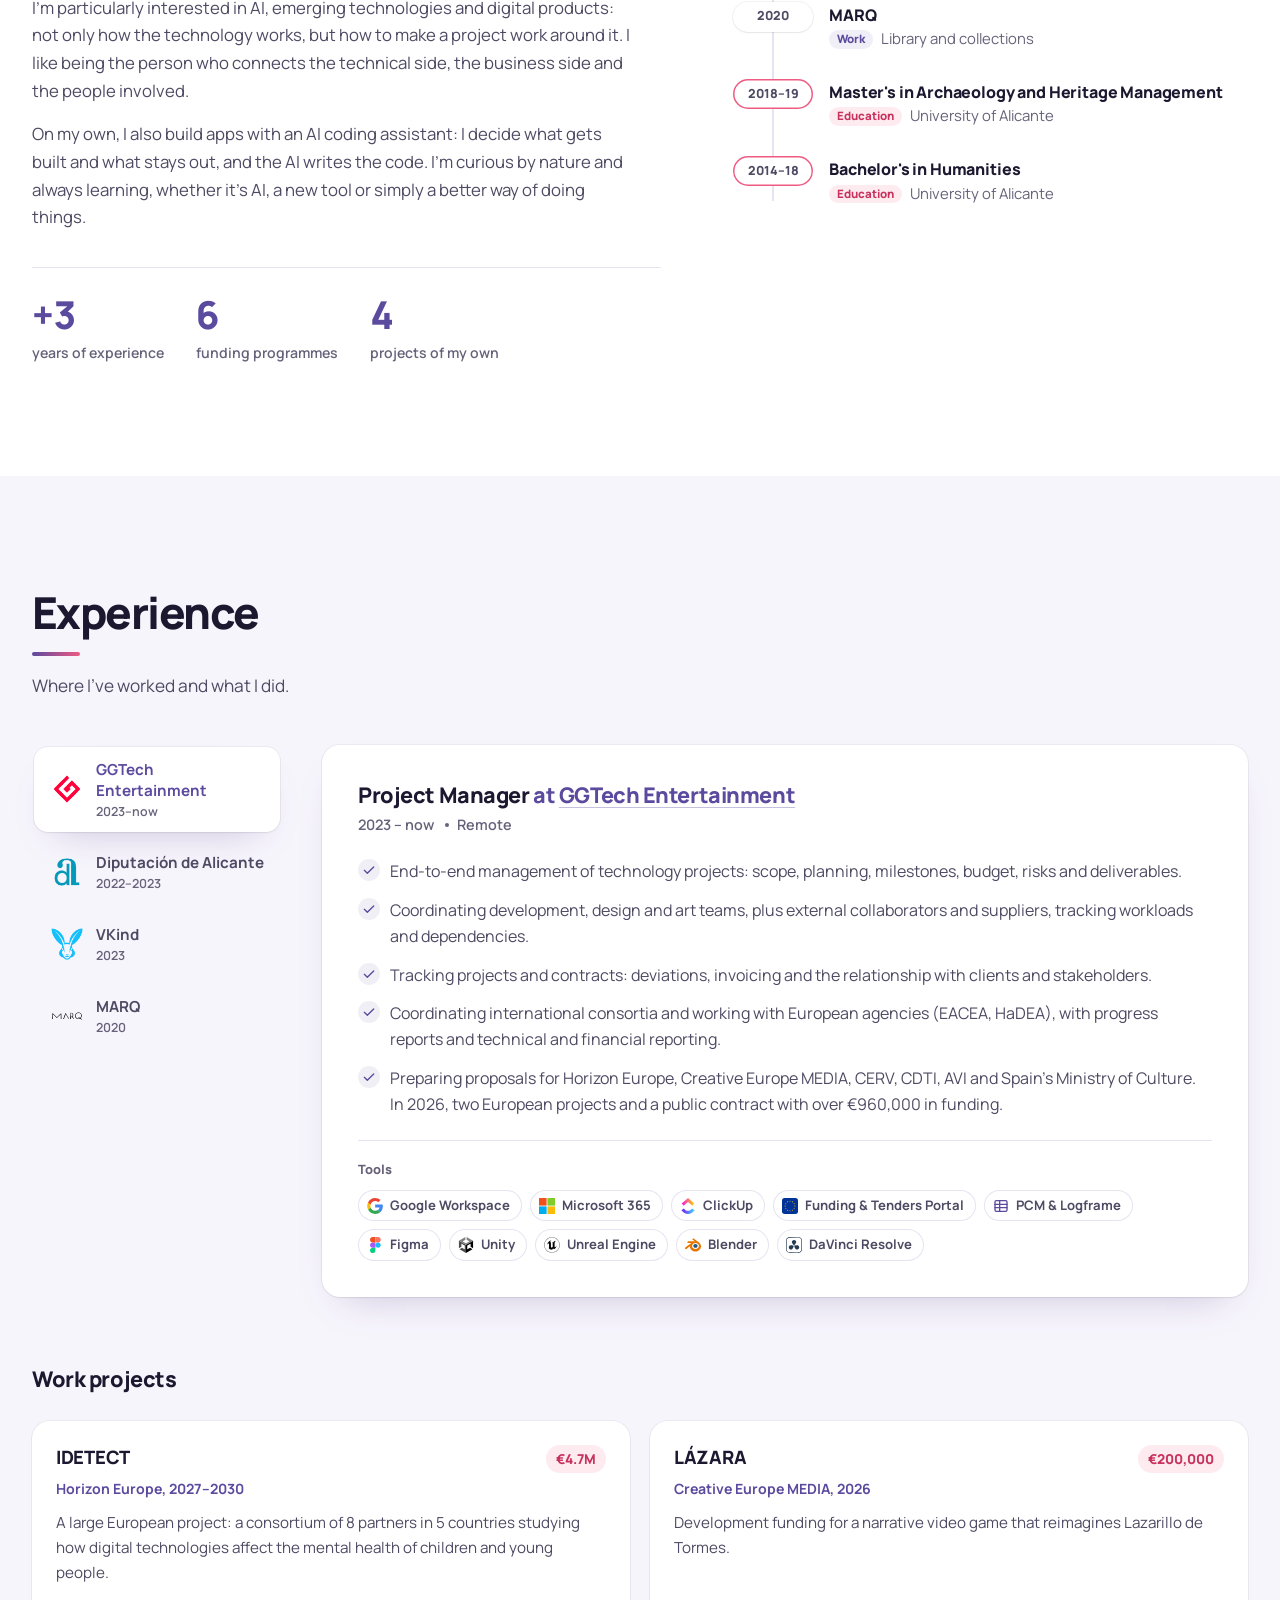
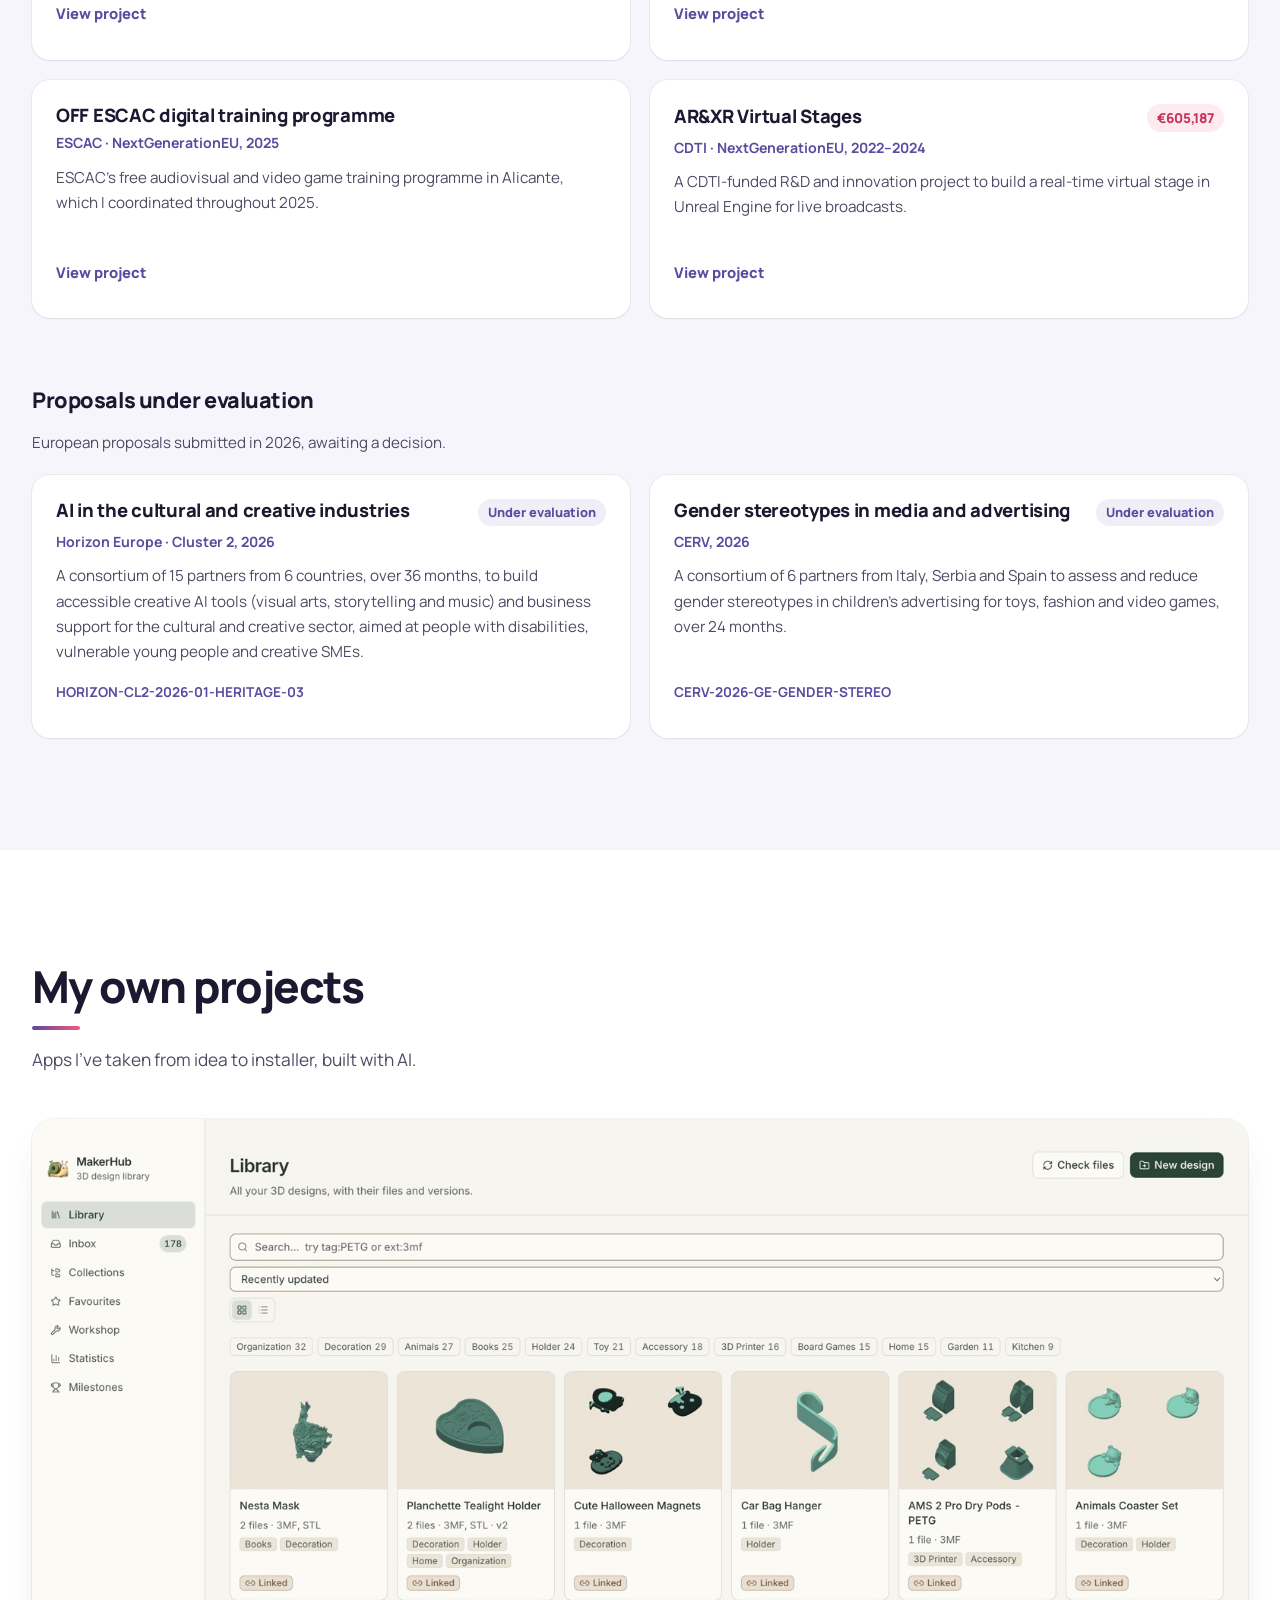
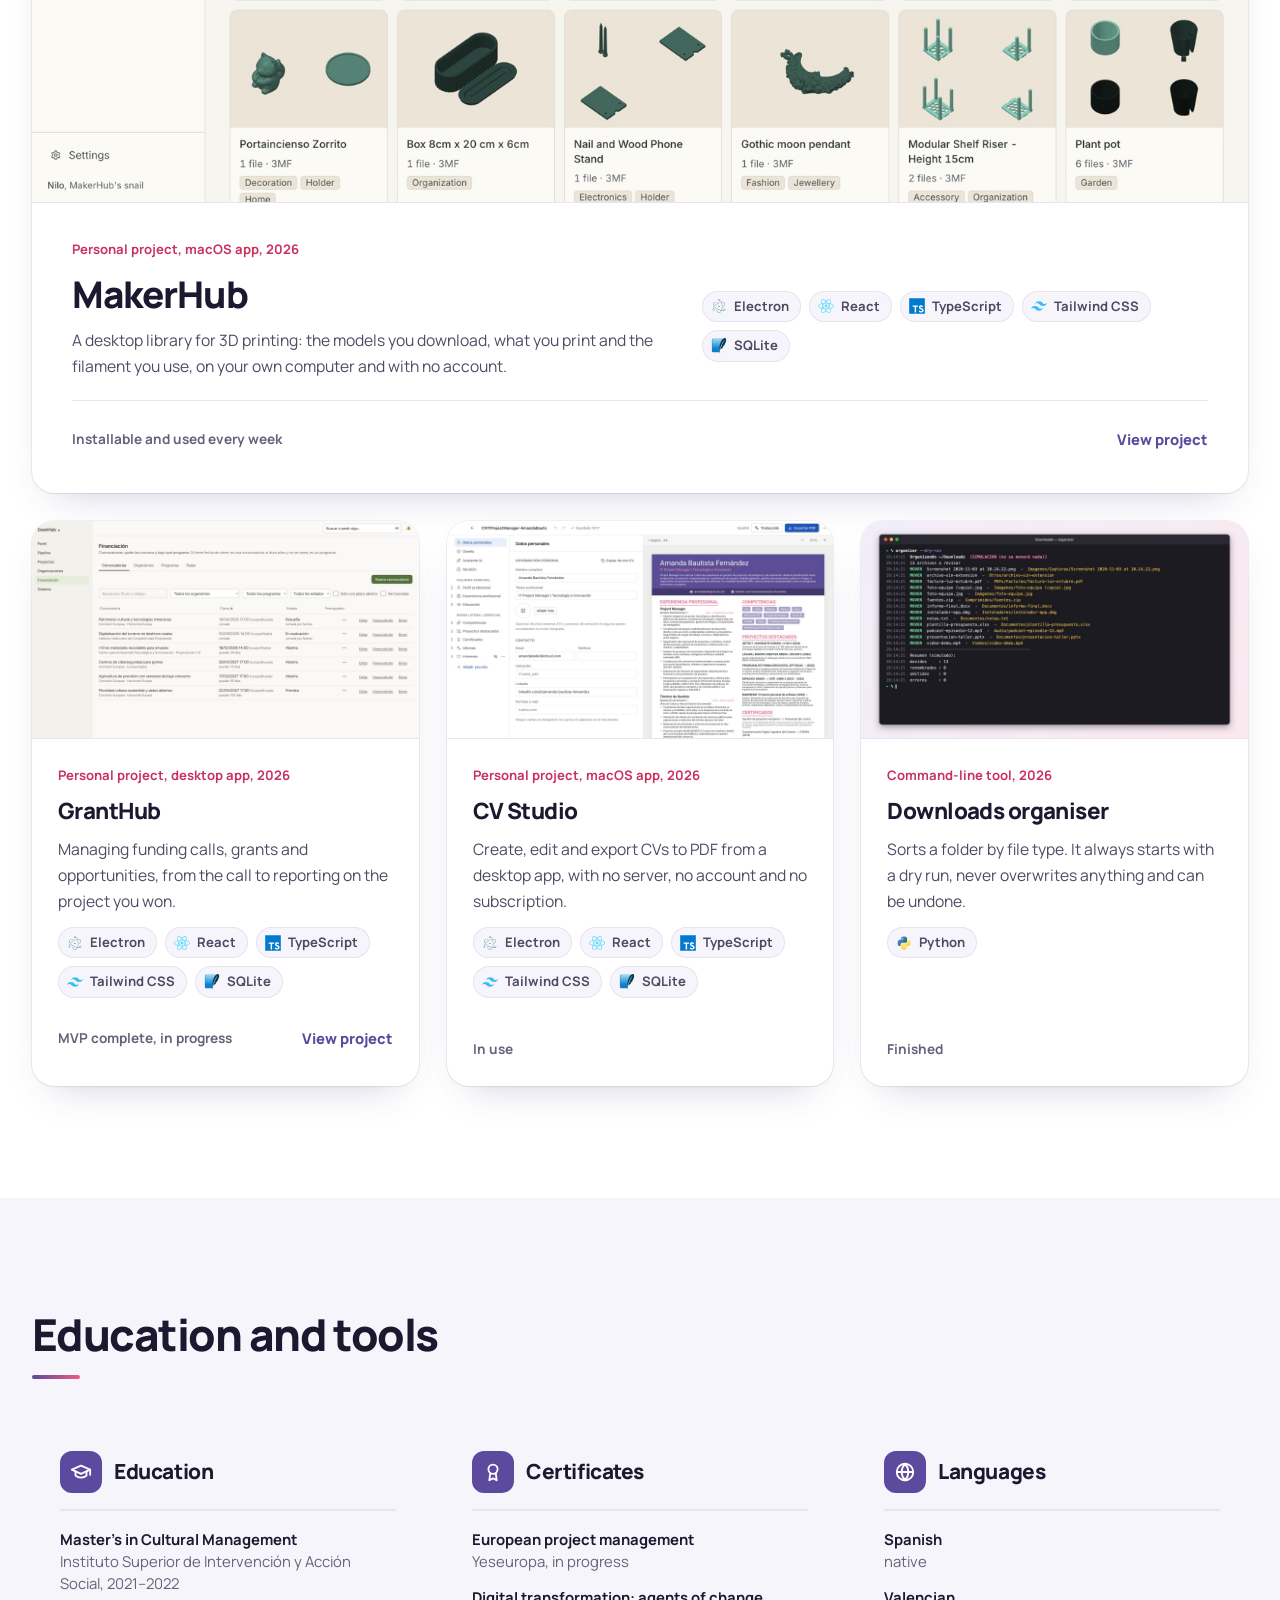
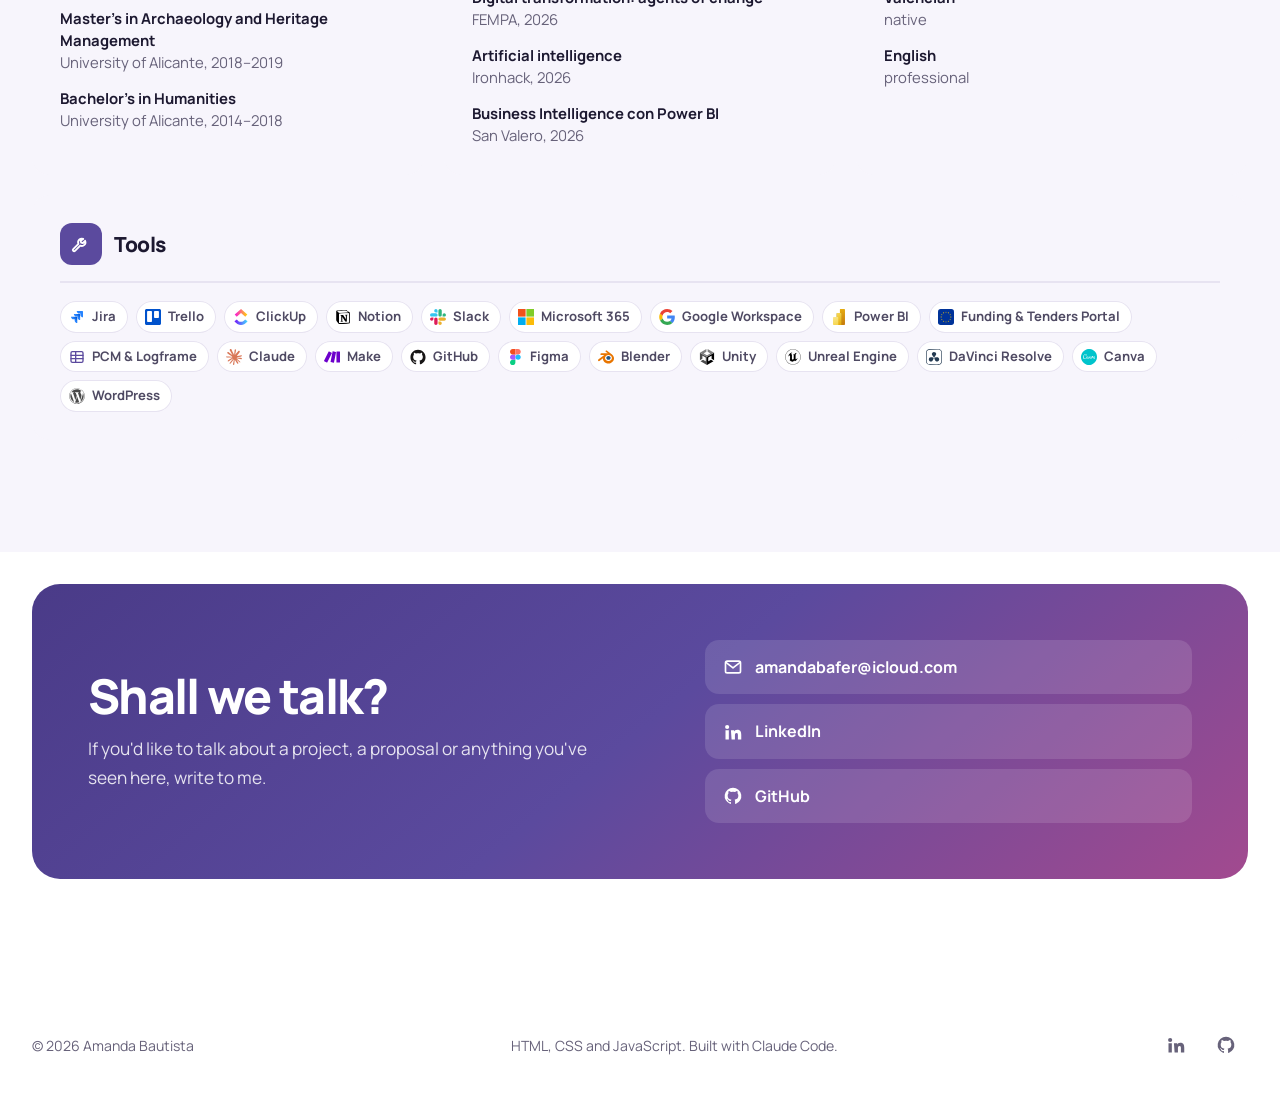
==== commit 801d0792: "Auditoria: errores corregidos y codigo simplificado" ====
--- a/index.html
+++ b/index.html
@@ -11,7 +11,7 @@
   <link rel="preconnect" href="https://fonts.googleapis.com">
   <link rel="preconnect" href="https://fonts.gstatic.com" crossorigin>
   <link rel="stylesheet" href="https://fonts.googleapis.com/css2?family=Manrope:wght@400;500;600;700;800&display=swap">
-  <link rel="stylesheet" href="assets/css/styles.css?v=202611161256">
+  <link rel="stylesheet" href="assets/css/styles.css?v=202611161309">
   <!-- Tema e idioma antes de pintar, para que no parpadee -->
   <script>
     (function () {
@@ -35,13 +35,12 @@
     <section class="section" id="about" aria-labelledby="about-title"></section>
     <section class="section alt" id="experience" aria-labelledby="experience-title"></section>
     <section class="section" id="projects" aria-labelledby="projects-title"></section>
-    <section class="section alt" id="approach" aria-labelledby="approach-title"></section>
     <section class="section alt" id="skills" aria-labelledby="skills-title"></section>
     <section class="section contact-section" id="contact" aria-labelledby="contact-title"></section>
   </main>
   <footer class="footer" id="site-footer"></footer>
   <noscript><p class="noscript">Amanda Bautista, Project Manager en tecnología e innovación. <a href="https://github.com/amandabautista">GitHub</a></p></noscript>
-  <script src="assets/js/content.js?v=202611161256"></script>
-  <script src="assets/js/main.js?v=202611161256"></script>
+  <script src="assets/js/content.js?v=202611161309"></script>
+  <script src="assets/js/main.js?v=202611161309"></script>
 </body>
 </html>
--- a/assets/css/styles.css
+++ b/assets/css/styles.css
@@ -68,13 +68,10 @@
 .container { width: 100%; max-width: var(--container); margin-inline: auto; padding-inline: var(--pad); }
 .skip-link { position: absolute; left: var(--pad); top: -100px; z-index: 100; padding: 10px 16px; border-radius: 10px; background: var(--primary); color: var(--on-primary); font-weight: 700; }
 .skip-link:focus { top: 12px; }
-.only-dark { display: none; }
-:root[data-theme="dark"] .only-dark { display: block; }
-:root[data-theme="dark"] .only-light { display: none; }
 
 /* Aparición al hacer scroll */
 /* ---------- movimiento ----------
-   ADN (ver DESIGN.md): personalidad fiable y ordenada; tempo medio; poca densidad.
+   ADN: personalidad fiable y ordenada; tempo medio; poca densidad.
    Gesto propio: "las cosas se van marcando en orden, como un plan que avanza".
    Solo se mueve: la entrada de la portada (una vez), la línea del recorrido
    (una vez, al verla) y los checks al cambiar de pestaña. El resto está quieto. */
@@ -130,13 +127,13 @@
   .btn:hover { transform: translateY(-2px); }
   .hero-social a, .footer-social a { transition: transform var(--dur-fast) var(--ease-out), color var(--dur-fast), box-shadow var(--dur-fast); }
   .hero-social a:hover { transform: translateY(-3px); }
-  .pj, .fund, .principle, .skill-card, .tools, .other, .xp-panel { transition: transform 260ms var(--ease-out), box-shadow 260ms var(--ease-out); }
+  .pj, .fund, .skill-card, .tools, .other, .xp-panel { transition: transform 260ms var(--ease-out), box-shadow 260ms var(--ease-out); }
   .pj:hover { transform: translateY(-6px); box-shadow: var(--shadow-lg); }
   .pj .shot { transition: transform 600ms var(--ease-out); }
   .pj:hover .shot { transform: scale(1.03); }
-  .fund:hover, .principle:hover, .skill-card:hover, .other:hover { transform: translateY(-4px); box-shadow: var(--shadow); }
-  .principle-icon, .skill-icon { transition: transform 300ms var(--ease-out); }
-  .principle:hover .principle-icon, .skill-card:hover .skill-icon, .tools:hover .skill-icon { transform: rotate(-8deg) scale(1.08); }
+  .fund:hover, .skill-card:hover, .other:hover { transform: translateY(-4px); box-shadow: var(--shadow); }
+  .skill-icon { transition: transform 300ms var(--ease-out); }
+  .skill-card:hover .skill-icon, .tools:hover .skill-icon { transform: rotate(-8deg) scale(1.08); }
   .chip { transition: transform var(--dur-fast) var(--ease-out), box-shadow var(--dur-fast); }
   .chip:hover { transform: translateY(-2px); box-shadow: var(--shadow-sm); }
   .contact-row { transition: background-color var(--dur-fast), transform var(--dur-fast) var(--ease-out); }
@@ -351,25 +348,6 @@
 .funds .fund { display: flex; flex-direction: column; width: 100%; }
 .funds .fund-foot { margin-top: auto; padding-top: 6px; }
 .fund { padding: 24px; border-radius: var(--radius); background: var(--surface); box-shadow: var(--shadow-sm); }
-.fund[open] { box-shadow: var(--shadow); }
-.fund summary { display: block; list-style: none; cursor: pointer; border-radius: 12px; }
-.fund summary::-webkit-details-marker { display: none; }
-.fund summary:focus-visible { outline-offset: 6px; }
-.fund-toggle {
-  display: inline-flex; align-items: center; gap: 6px; min-height: 44px; margin-top: 6px;
-  font-size: .92rem; font-weight: 800; color: var(--primary);
-}
-.fund-toggle svg { width: 18px; height: 18px; transition: transform var(--dur-base) var(--ease-out); }
-.fund[open] .fund-toggle svg { transform: rotate(180deg); }
-.fund .when-open, .fund[open] .when-closed { display: none; }
-.fund[open] .when-open { display: inline; }
-.fund-more { display: grid; gap: 18px; margin-top: 8px; padding-top: 18px; border-top: 1px solid var(--line); }
-@media (prefers-reduced-motion: no-preference) { .fund[open] .fund-more { animation: xp-in var(--dur-base) var(--ease-out); } }
-.fund-block h5 { margin: 0 0 6px; font-size: .95rem; font-weight: 800; }
-.fund-block p { color: var(--soft); font-size: .95rem; }
-.fund-block p + p { margin-top: 10px; }
-.fund-block .xp-points { margin-top: 4px; }
-.fund-pending { font-size: .92rem; font-style: italic; color: var(--faint); }
 .fund-top { display: flex; align-items: baseline; justify-content: space-between; gap: 12px; }
 .fund h4 { font-size: 1.15rem; font-weight: 800; letter-spacing: -0.015em; line-height: 1.3; }
 .fund-amount { flex: none; padding: 3px 10px; border-radius: 999px; background: var(--pink-soft); color: var(--pink); font-size: .85rem; font-weight: 800; }
@@ -424,16 +402,6 @@
 :root[data-theme="dark"] .chip-darklogo img { filter: invert(1) hue-rotate(180deg); } /* aclara sin cambiar el tono */
 .chip-dot { width: 8px; height: 8px; margin: 0 4px; border-radius: 50%; background: linear-gradient(135deg, var(--primary), var(--pink-bright)); }
 
-/* Cómo trabajo */
-.principles { display: grid; gap: 20px; }
-@media (min-width: 700px) { .principles { grid-template-columns: repeat(2, minmax(0, 1fr)); } }
-@media (min-width: 1100px) { .principles { grid-template-columns: repeat(4, minmax(0, 1fr)); } }
-.principle { padding: 28px; border-radius: var(--radius); background: var(--surface); box-shadow: var(--shadow-sm); }
-.principle-icon { display: grid; place-items: center; width: 46px; height: 46px; border-radius: 14px; background: var(--primary-soft); color: var(--primary); }
-.principle-icon svg { width: 22px; height: 22px; }
-.principle h3 { margin-top: 18px; font-size: 1.1rem; font-weight: 800; letter-spacing: -0.015em; line-height: 1.3; }
-.principle p { margin-top: 8px; font-size: .95rem; color: var(--soft); }
-
 /* Formación y herramientas */
 .skills-grid { display: grid; gap: 20px; }
 @media (min-width: 900px) { .skills-grid { grid-template-columns: repeat(3, minmax(0, 1fr)); } }
@@ -469,7 +437,6 @@
 }
 .contact-row:hover { background: rgb(255 255 255 / .22); }
 .contact-card :focus-visible { outline-color: #fff; }
-.todo-note { margin-top: 14px; display: inline-block; padding: 3px 10px; border: 1px dashed currentColor; border-radius: 8px; font-size: .85rem; font-weight: 700; }
 
 /* Pie */
 .footer { padding: 32px 0 40px; }
@@ -533,7 +500,7 @@
 @media (max-width: 859px) {
   .xp-tabs { display: grid; grid-template-columns: repeat(2, minmax(0, 1fr)); gap: 8px; overflow: visible; }
   .xp-tab { grid-template-columns: 24px auto; column-gap: 8px; padding: 8px 12px 8px 8px; border-radius: 999px; min-height: 44px; }
-  .xp-logo { width: 24px; height: 24px; border-radius: 7px; grid-row: auto; }
+  .xp-logo { width: 24px; height: 24px; grid-row: auto; }
   .xp-tab-org, .xp-tab-years { display: none; }
   .xp-tab-short { display: block; grid-column: 2; font-size: .9rem; white-space: nowrap; }
 }
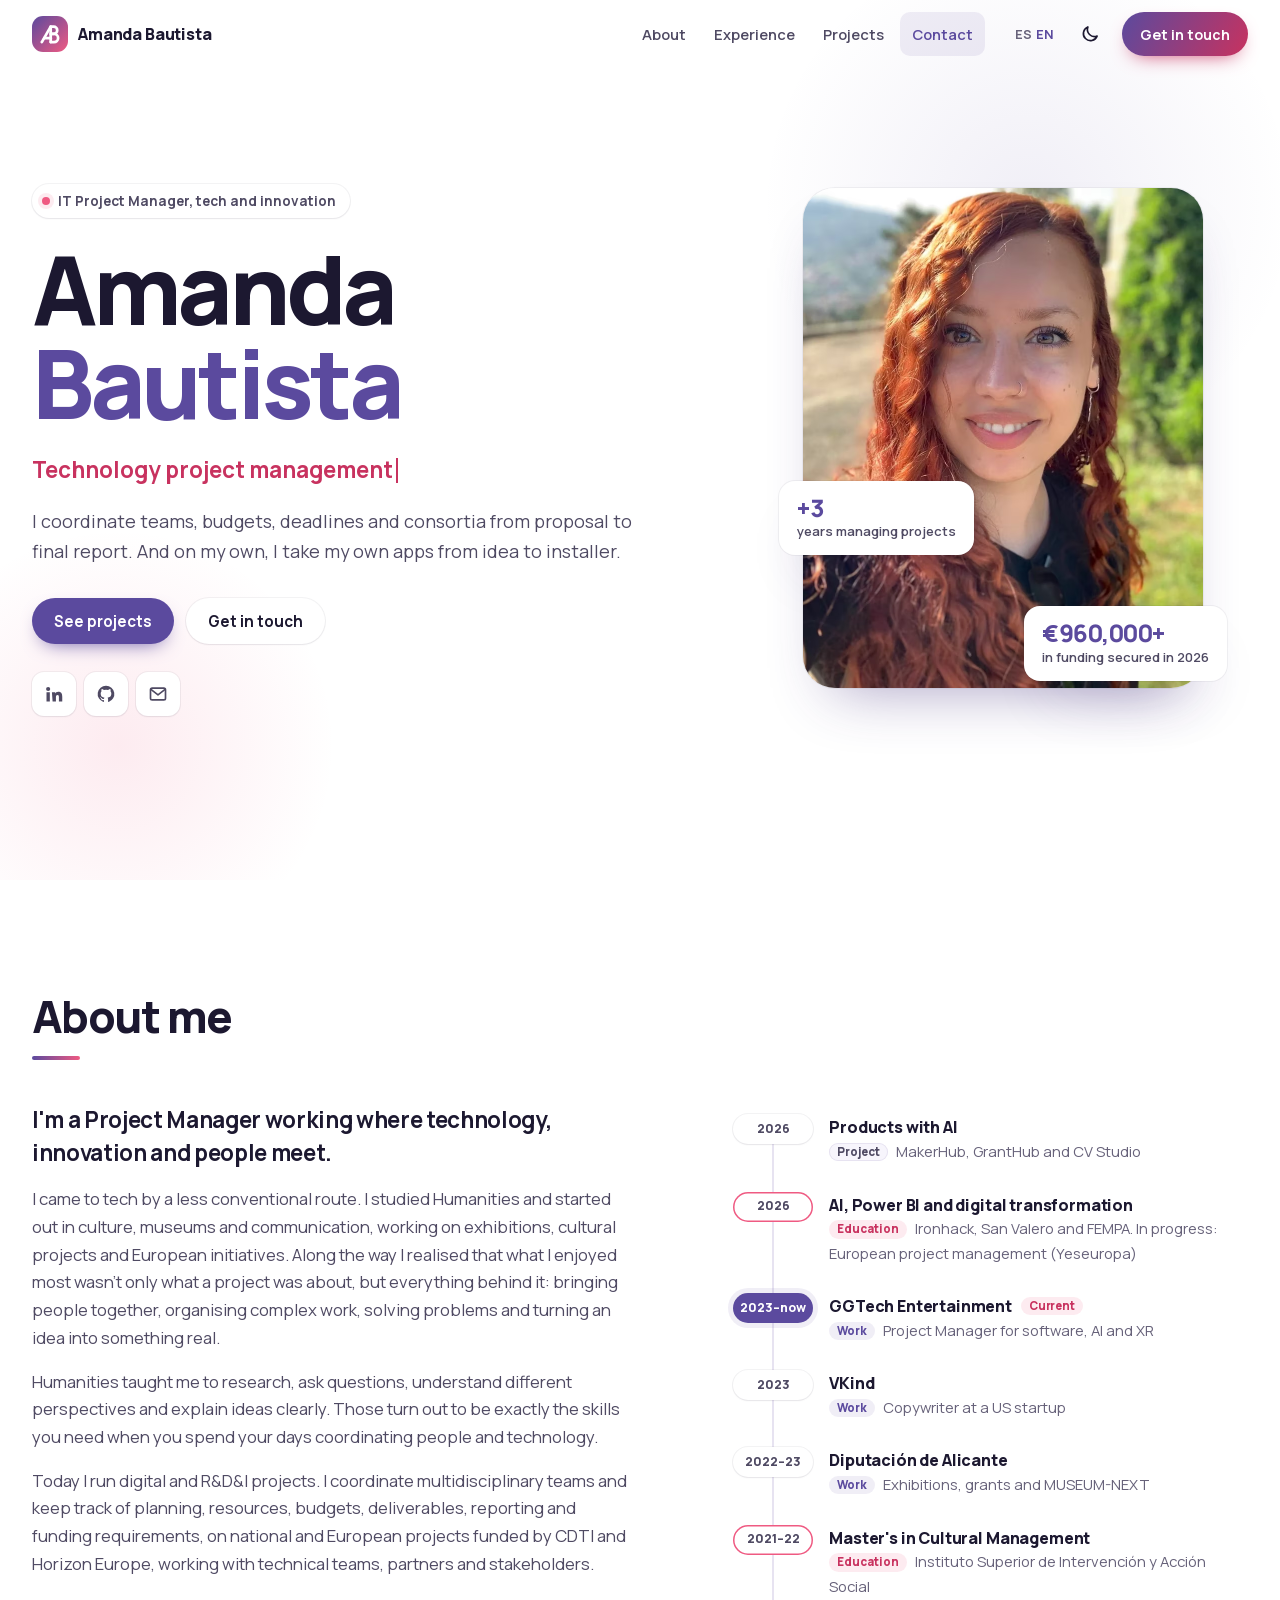
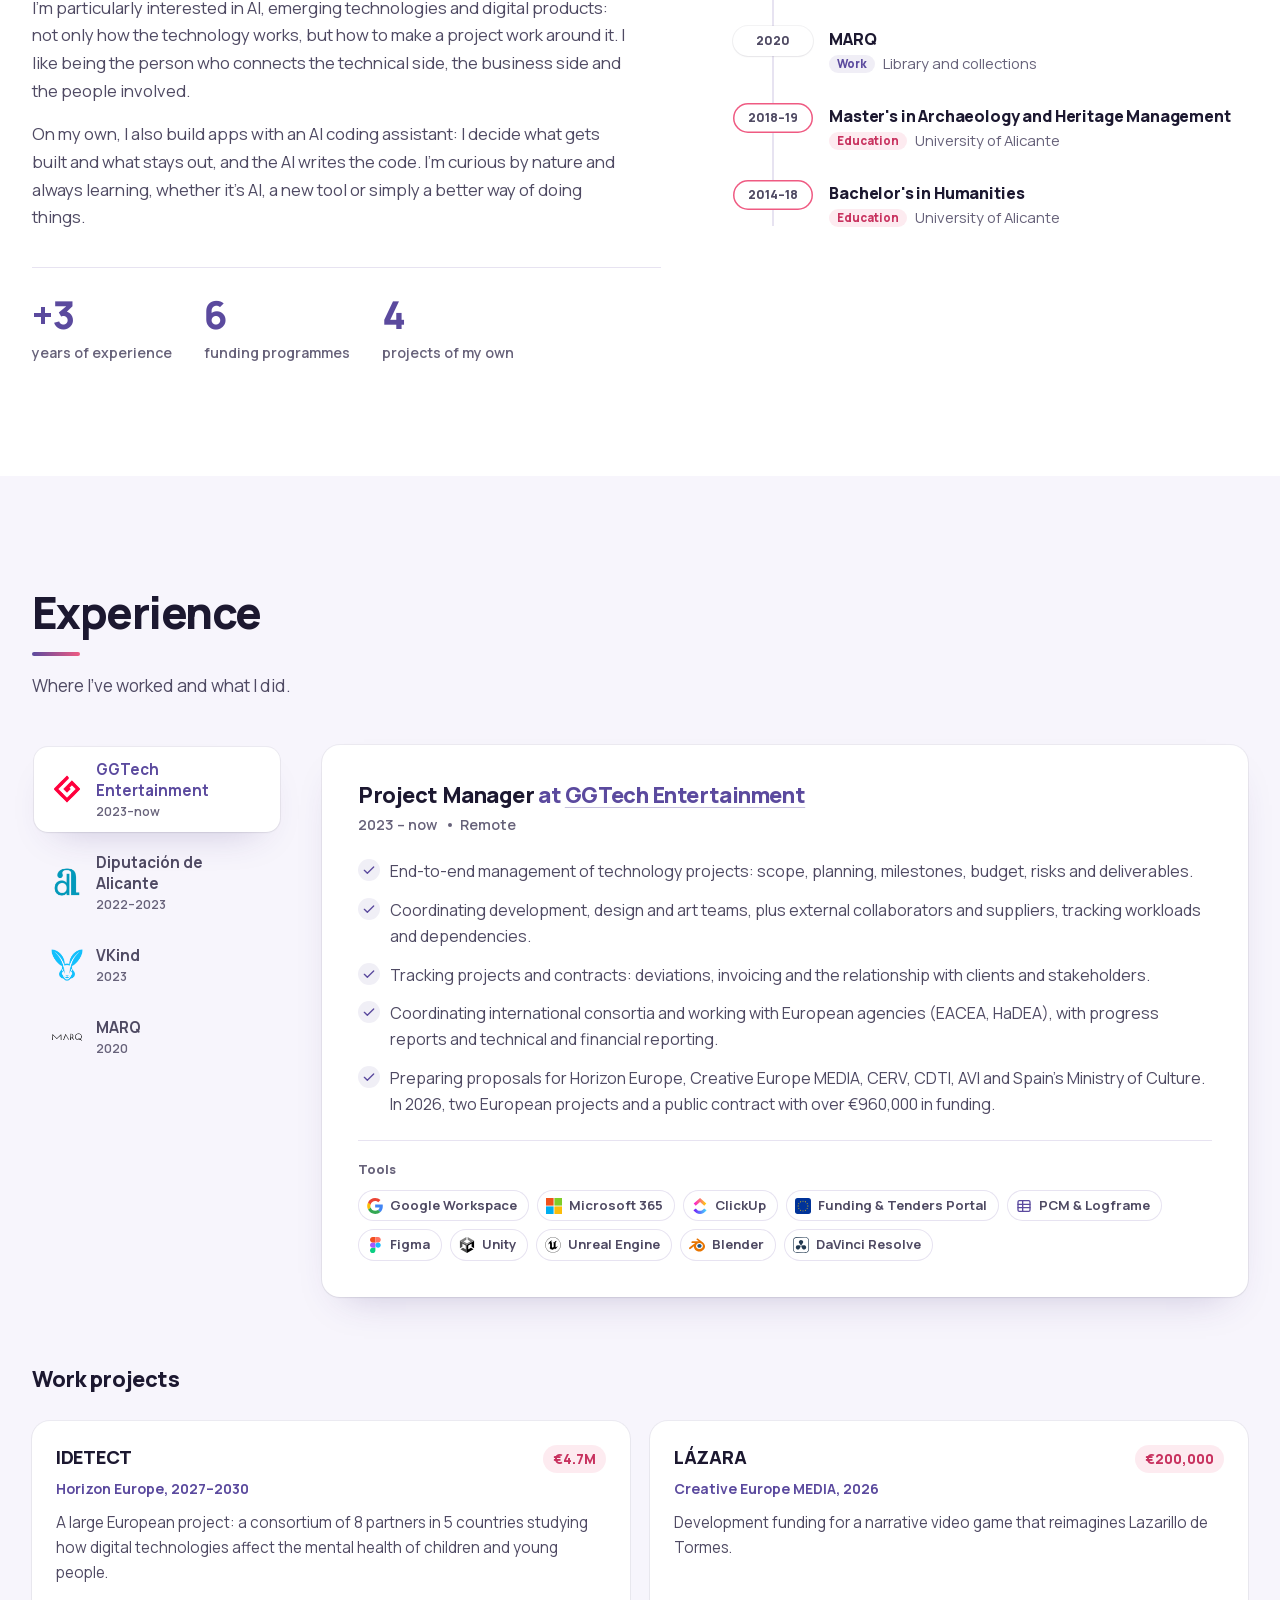
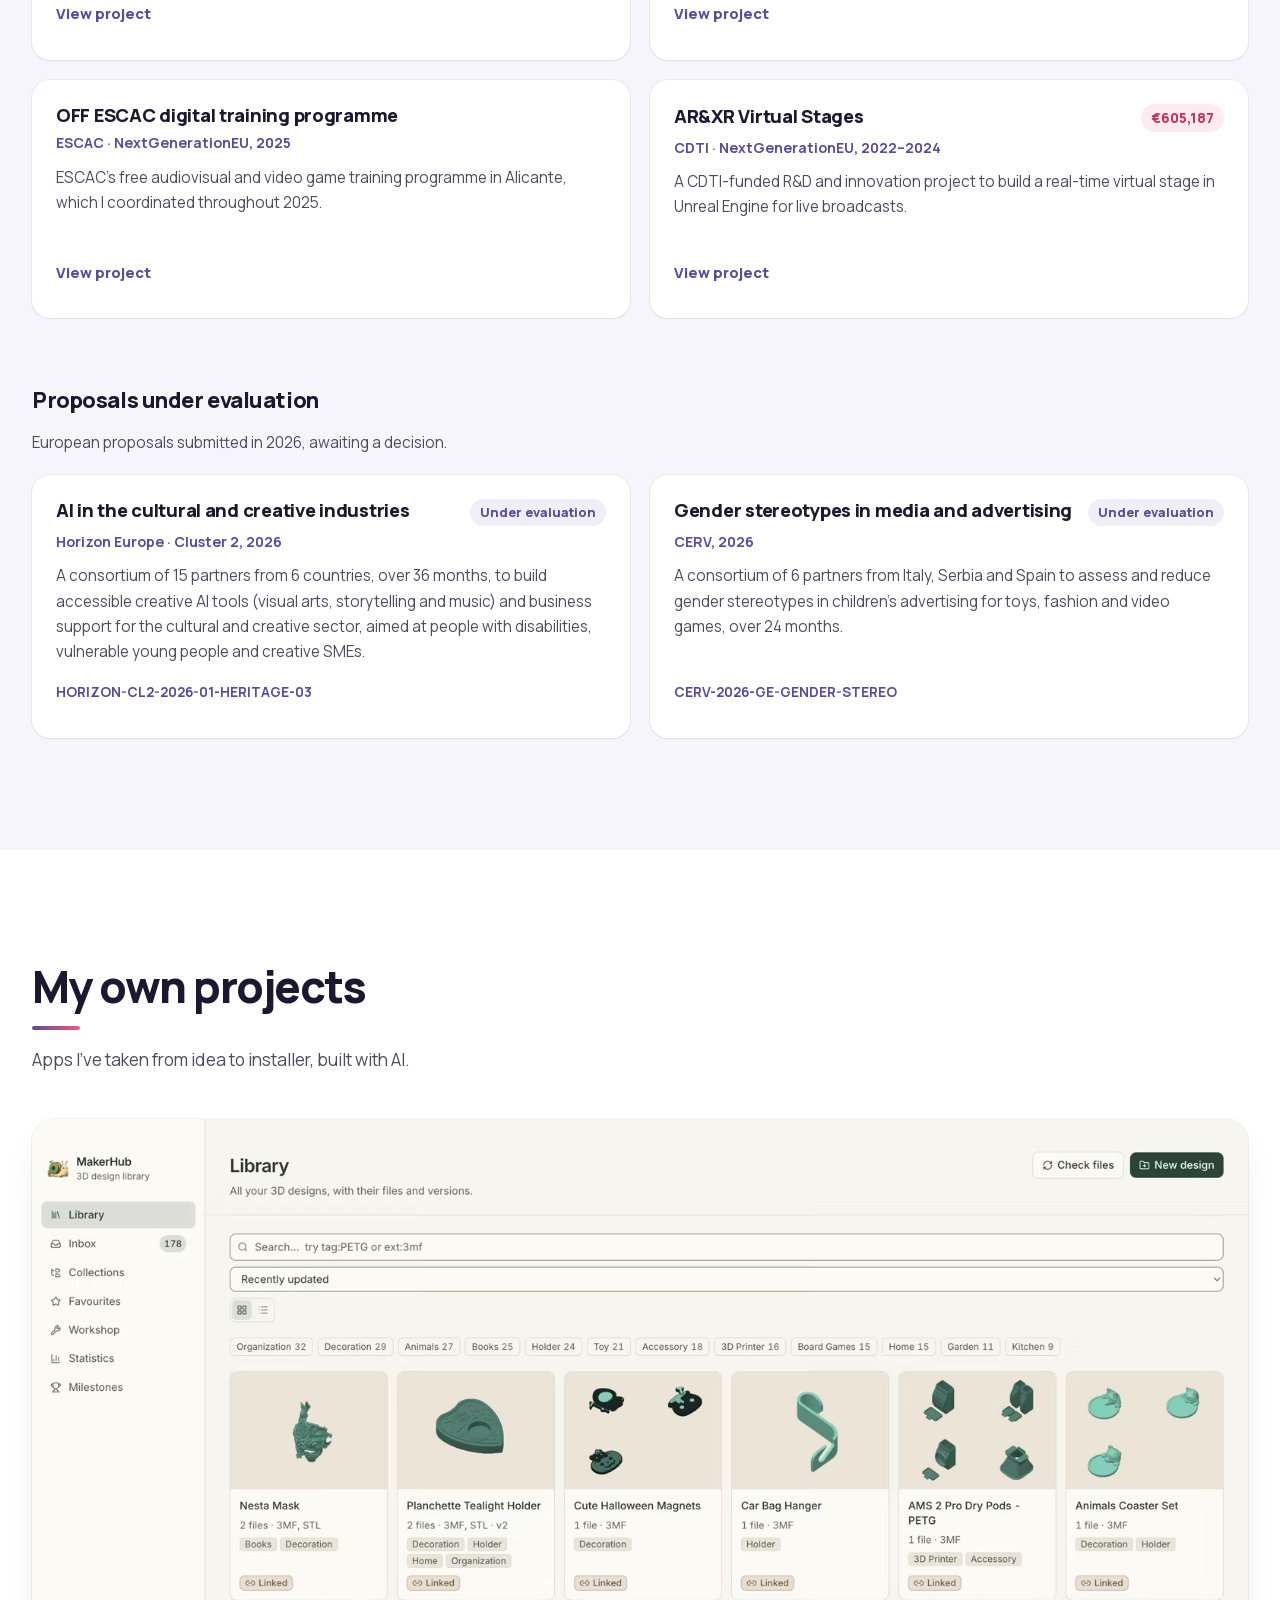
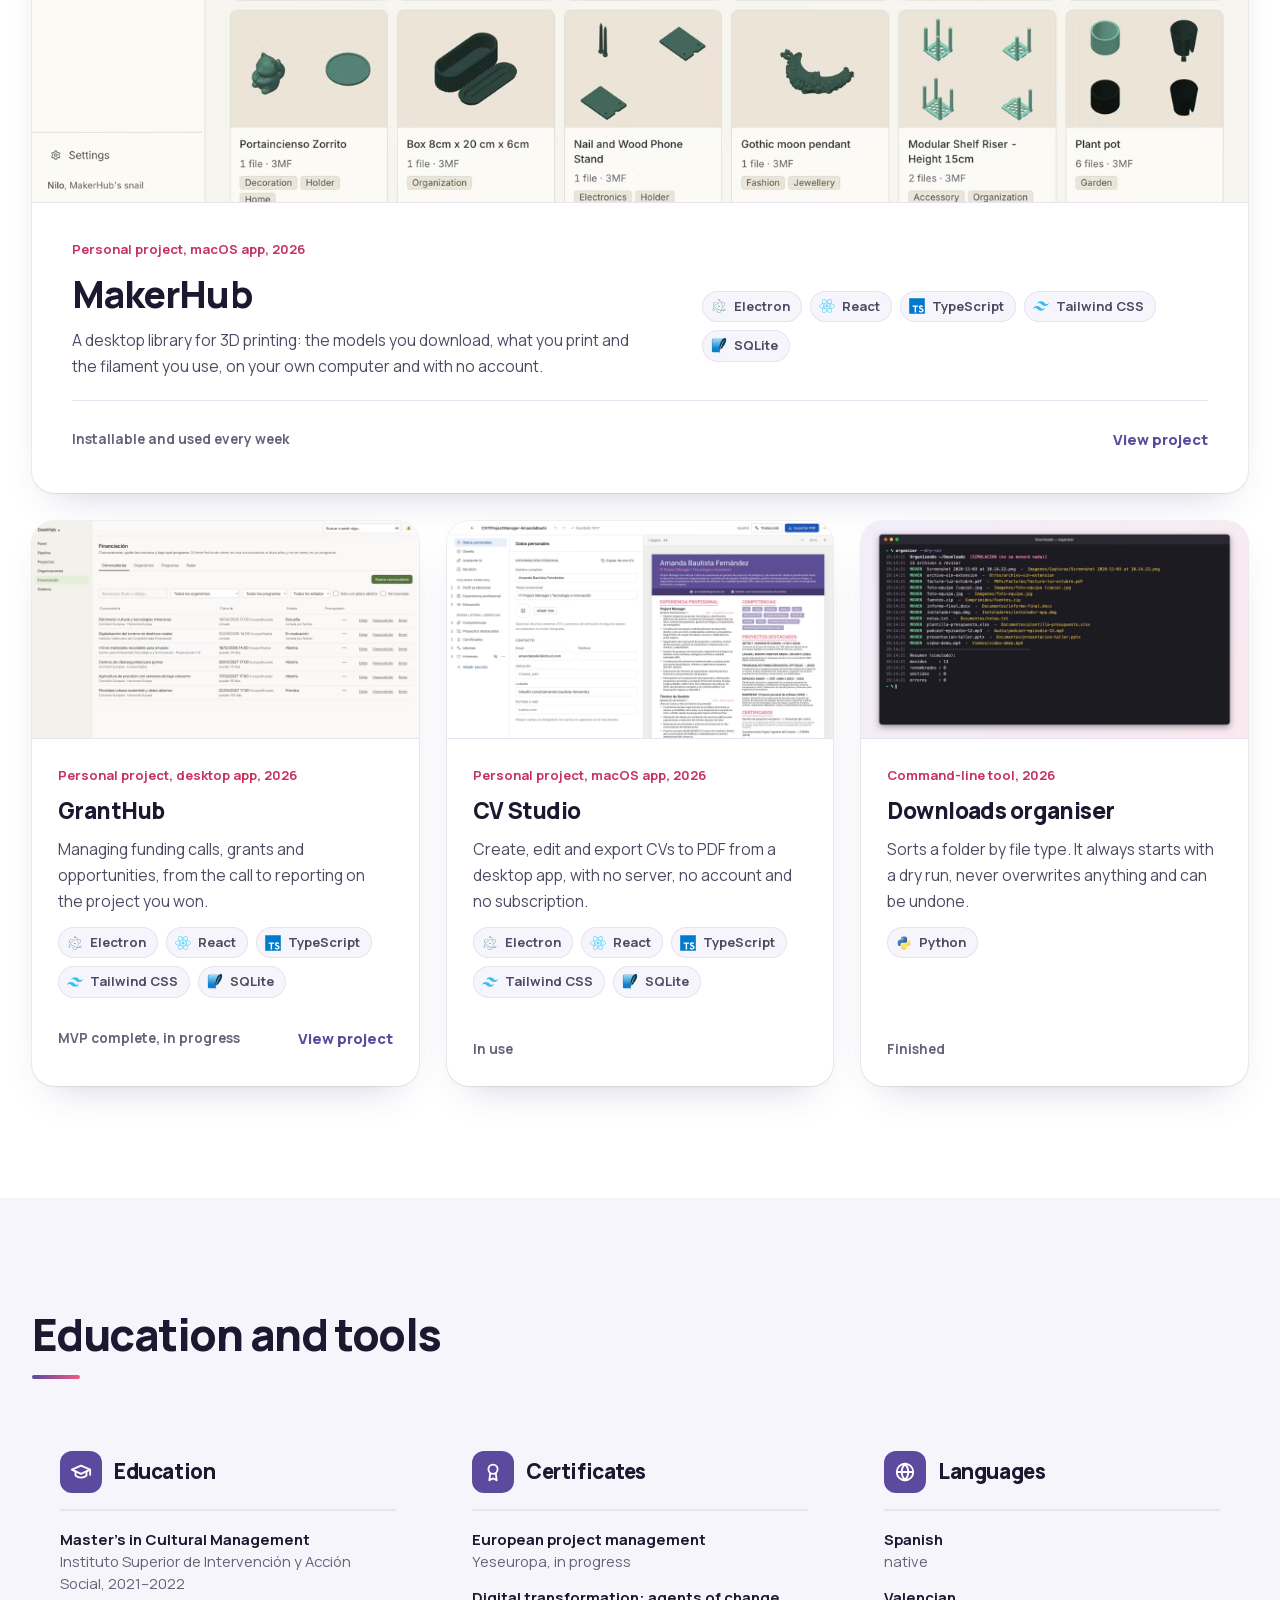
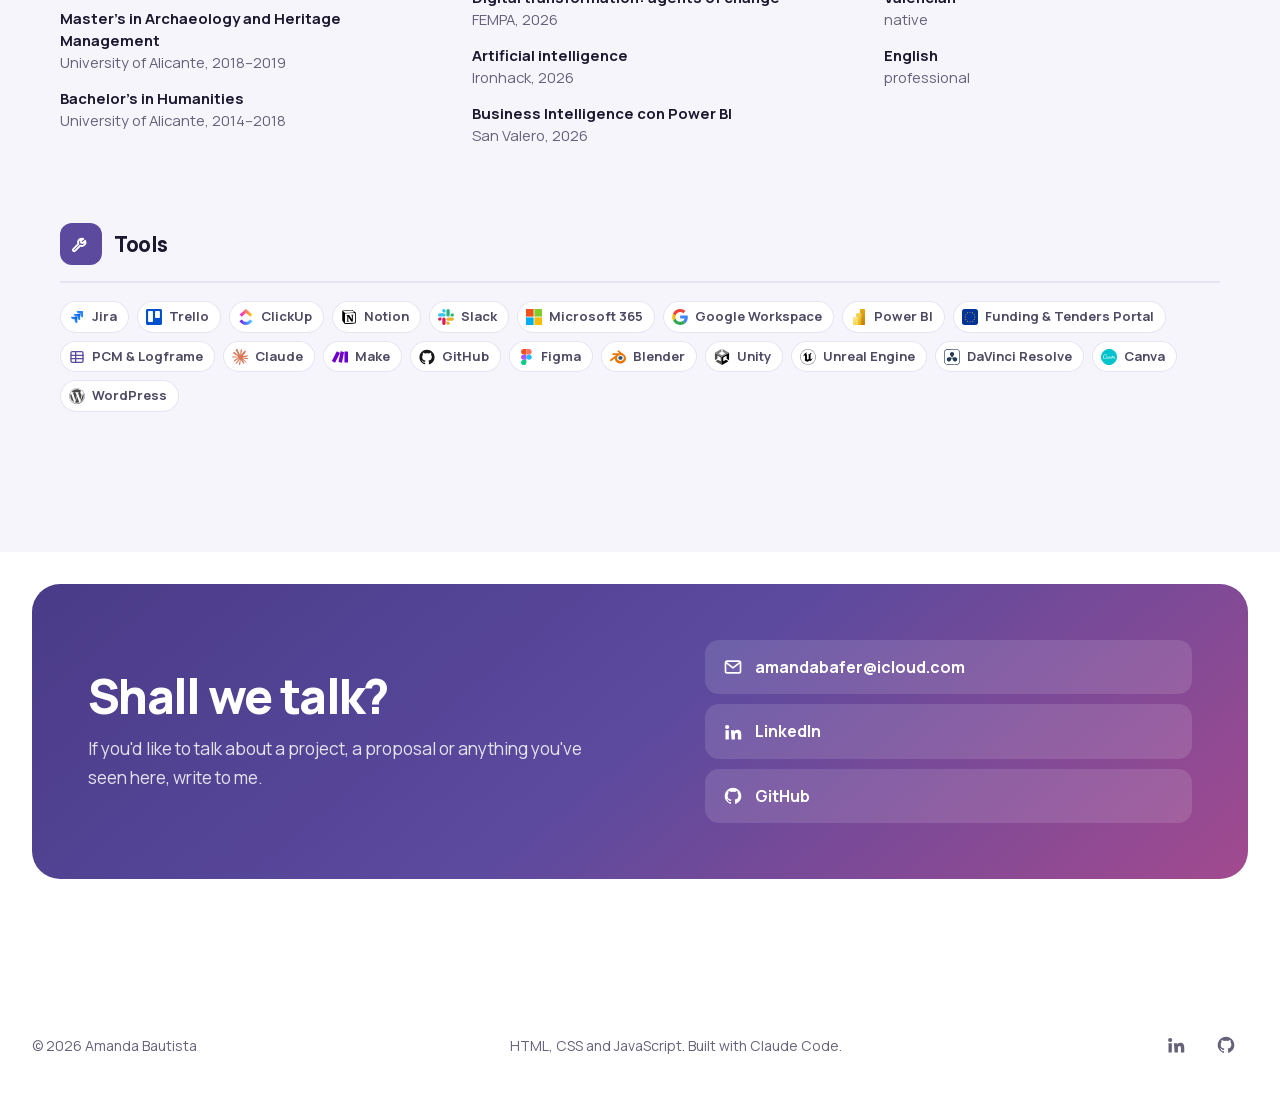
==== commit 72d8f16e: "VKind, fuente propia, imagenes AVIF y vista previa" ====
--- a/index.html
+++ b/index.html
@@ -5,13 +5,10 @@
   <meta name="viewport" content="width=device-width, initial-scale=1">
   <!-- Sin indexar a propósito: la web solo la ve quien tenga el enlace. Para que salga en Google, borra esta línea. -->
   <meta name="robots" content="noindex, nofollow">
-  <meta name="theme-color" content="#ffffff" media="(prefers-color-scheme: light)">
-  <meta name="theme-color" content="#0e0c16" media="(prefers-color-scheme: dark)">
+  <meta name="theme-color" content="#ffffff">
   <link rel="icon" href="assets/img/favicon.svg" type="image/svg+xml">
-  <link rel="preconnect" href="https://fonts.googleapis.com">
-  <link rel="preconnect" href="https://fonts.gstatic.com" crossorigin>
-  <link rel="stylesheet" href="https://fonts.googleapis.com/css2?family=Manrope:wght@400;500;600;700;800&display=swap">
-  <link rel="stylesheet" href="assets/css/styles.css?v=202611161309">
+  <link rel="preload" href="assets/fonts/manrope-latin.woff2" as="font" type="font/woff2" crossorigin>
+  <link rel="stylesheet" href="assets/css/styles.css?v=202611161315">
   <!-- Tema e idioma antes de pintar, para que no parpadee -->
   <script>
     (function () {
@@ -22,10 +19,22 @@
       if (l !== "es" && l !== "en") l = s.l || ((navigator.language || "es").slice(0, 2) === "en" ? "en" : "es");
       d.setAttribute("data-theme", t);
       d.setAttribute("lang", l);
+      document.querySelector('meta[name="theme-color"]').setAttribute("content", t === "dark" ? "#0e0c16" : "#ffffff");
     })();
   </script>
   <title>Amanda Bautista, Project Manager</title>
-  <meta name="description" content="Project Manager en tecnología e innovación. Decido qué se construye y qué se queda fuera, y lo construyo con IA.">
+  <meta name="description" content="IT Project Manager en tecnología e innovación. Coordino equipos, presupuestos, plazos y consorcios desde la propuesta hasta la justificación, y construyo mis propias apps con IA.">
+  <meta property="og:type" content="website">
+  <meta property="og:site_name" content="Amanda Bautista">
+  <meta property="og:title" content="Amanda Bautista, IT Project Manager">
+  <meta property="og:description" content="IT Project Manager en tecnología e innovación. Coordino equipos, presupuestos, plazos y consorcios desde la propuesta hasta la justificación, y construyo mis propias apps con IA.">
+  <meta property="og:url" content="https://amandabautista.github.io/">
+  <meta property="og:image" content="https://amandabautista.github.io/assets/img/og.jpg">
+  <meta property="og:image:width" content="1200">
+  <meta property="og:image:height" content="630">
+  <meta property="og:image:alt" content="Amanda Bautista, IT Project Manager">
+  <meta property="og:locale" content="es_ES">
+  <meta name="twitter:card" content="summary_large_image">
 </head>
 <body data-page="home">
   <a class="skip-link" id="skip" href="#main">Saltar al contenido</a>
@@ -40,7 +49,7 @@
   </main>
   <footer class="footer" id="site-footer"></footer>
   <noscript><p class="noscript">Amanda Bautista, Project Manager en tecnología e innovación. <a href="https://github.com/amandabautista">GitHub</a></p></noscript>
-  <script src="assets/js/content.js?v=202611161309"></script>
-  <script src="assets/js/main.js?v=202611161309"></script>
+  <script src="assets/js/content.js?v=202611161315"></script>
+  <script src="assets/js/main.js?v=202611161315"></script>
 </body>
 </html>
--- a/assets/css/styles.css
+++ b/assets/css/styles.css
@@ -1,3 +1,15 @@
+/* Manrope (SIL Open Font License, ver assets/fonts/OFL.txt), servida desde la propia web */
+@font-face {
+  font-family: "Manrope"; font-style: normal; font-weight: 400 800; font-display: swap;
+  src: url("../fonts/manrope-latin-ext.woff2") format("woff2");
+  unicode-range: U+0100-02BA, U+02BD-02C5, U+02C7-02CC, U+02CE-02D7, U+02DD-02FF, U+0304, U+0308, U+0329, U+1D00-1DBF, U+1E00-1E9F, U+1EF2-1EFF, U+2020, U+20A0-20AB, U+20AD-20C4, U+2113, U+2C60-2C7F, U+A720-A7FF;
+}
+@font-face {
+  font-family: "Manrope"; font-style: normal; font-weight: 400 800; font-display: swap;
+  src: url("../fonts/manrope-latin.woff2") format("woff2");
+  unicode-range: U+0000-00FF, U+0131, U+0152-0153, U+02BB-02BC, U+02C6, U+02DA, U+02DC, U+0304, U+0308, U+0329, U+2000-206F, U+20AC, U+2122, U+2191, U+2193, U+2212, U+2215, U+FEFF, U+FFFD;
+}
+
 /* =========================================================
    Portfolio de Amanda Bautista
    Colores sacados de su CV (morado y rosa). Para cambiarlos,
@@ -332,8 +344,9 @@
 @keyframes tick { to { stroke-dashoffset: 0; } }
 .xp-role { font-size: 1.35rem; font-weight: 800; letter-spacing: -0.02em; line-height: 1.3; }
 .xp-at { color: var(--primary); }
-.xp-at a { color: inherit; text-decoration: underline; text-decoration-thickness: 1px; text-underline-offset: 4px; text-decoration-color: color-mix(in srgb, currentColor 35%, transparent); }
-.xp-at a:hover { text-decoration-color: currentColor; }
+.xp-at a, .xp-points a { color: inherit; text-decoration: underline; text-decoration-thickness: 1px; text-underline-offset: 4px; text-decoration-color: color-mix(in srgb, currentColor 35%, transparent); }
+.xp-at a:hover, .xp-points a:hover { text-decoration-color: currentColor; }
+.xp-points a { color: var(--primary); font-weight: 600; }
 .xp-meta { margin-top: 4px; font-size: .9rem; font-weight: 600; color: var(--faint); }
 .xp-meta span::before { content: ""; display: inline-block; width: 4px; height: 4px; margin: 0 8px 3px; border-radius: 50%; background: currentColor; }
 .xp-points { display: grid; gap: 12px; margin-top: 22px; }
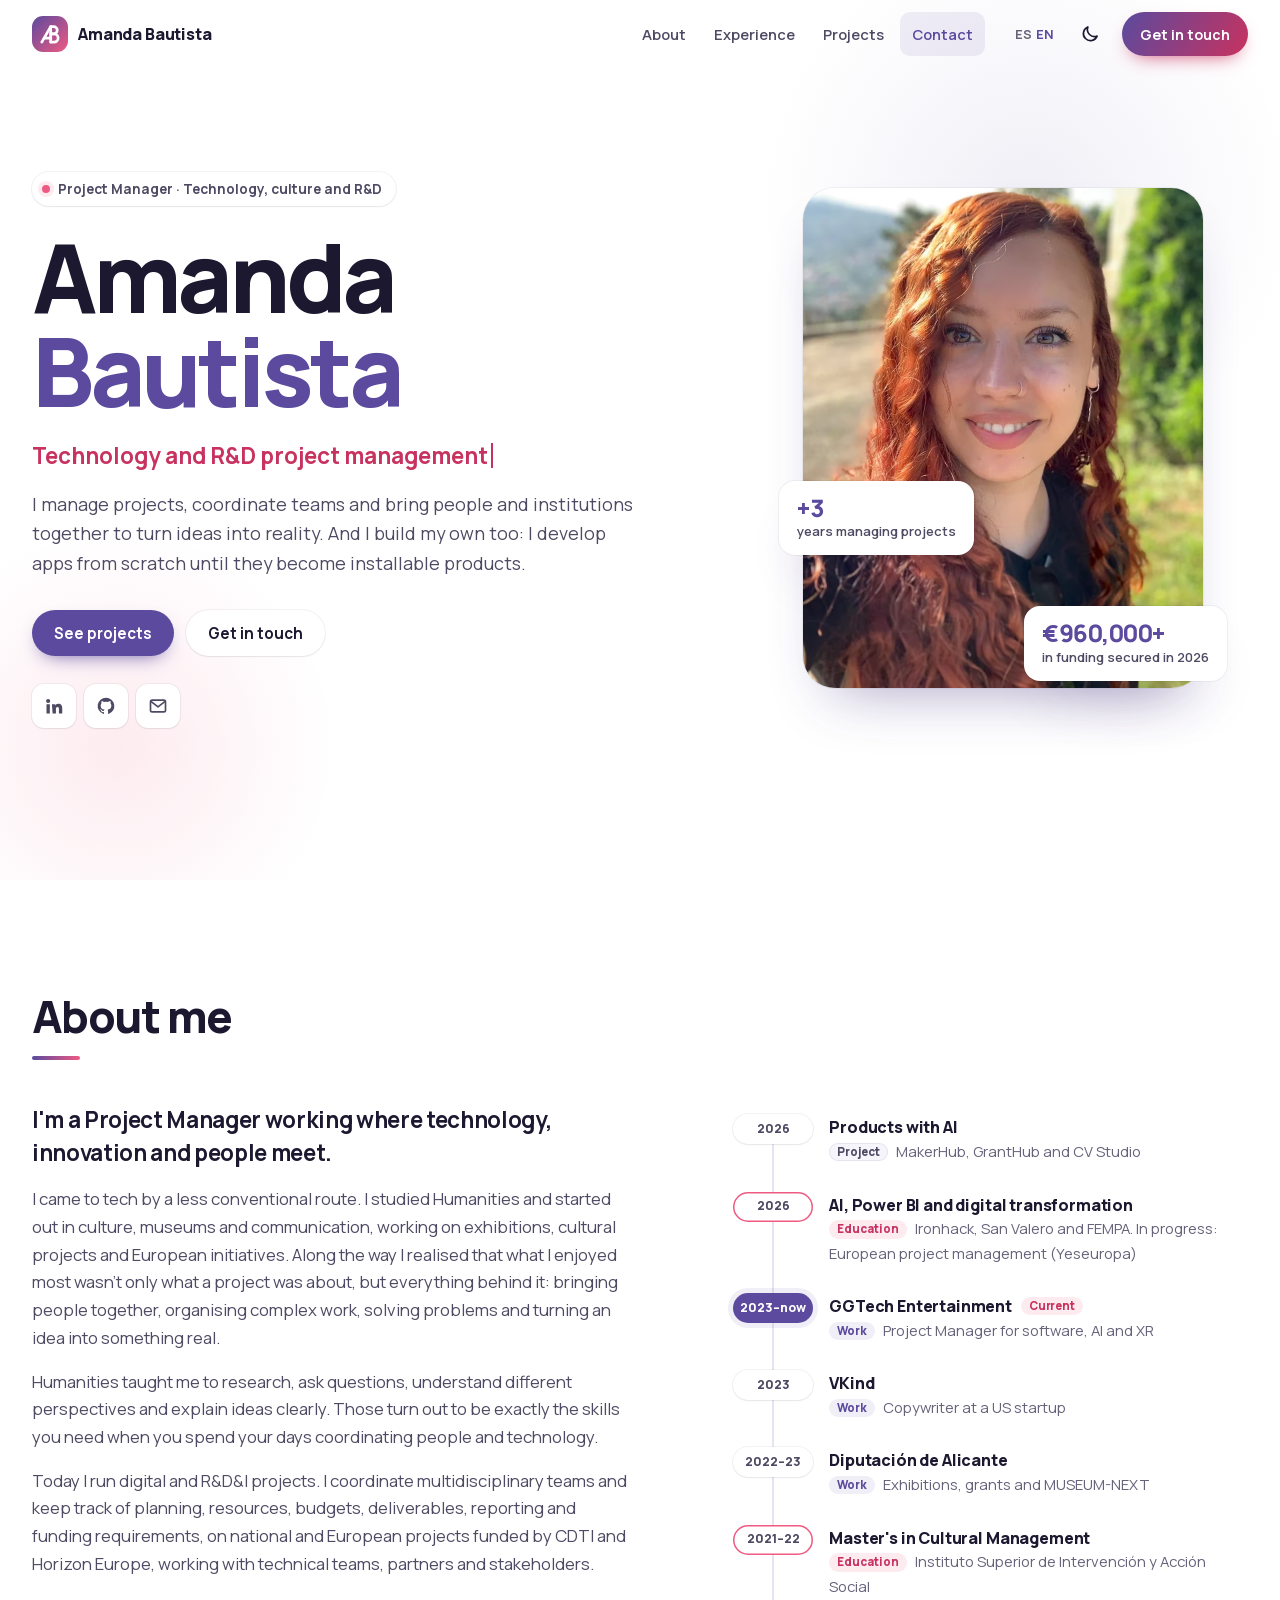
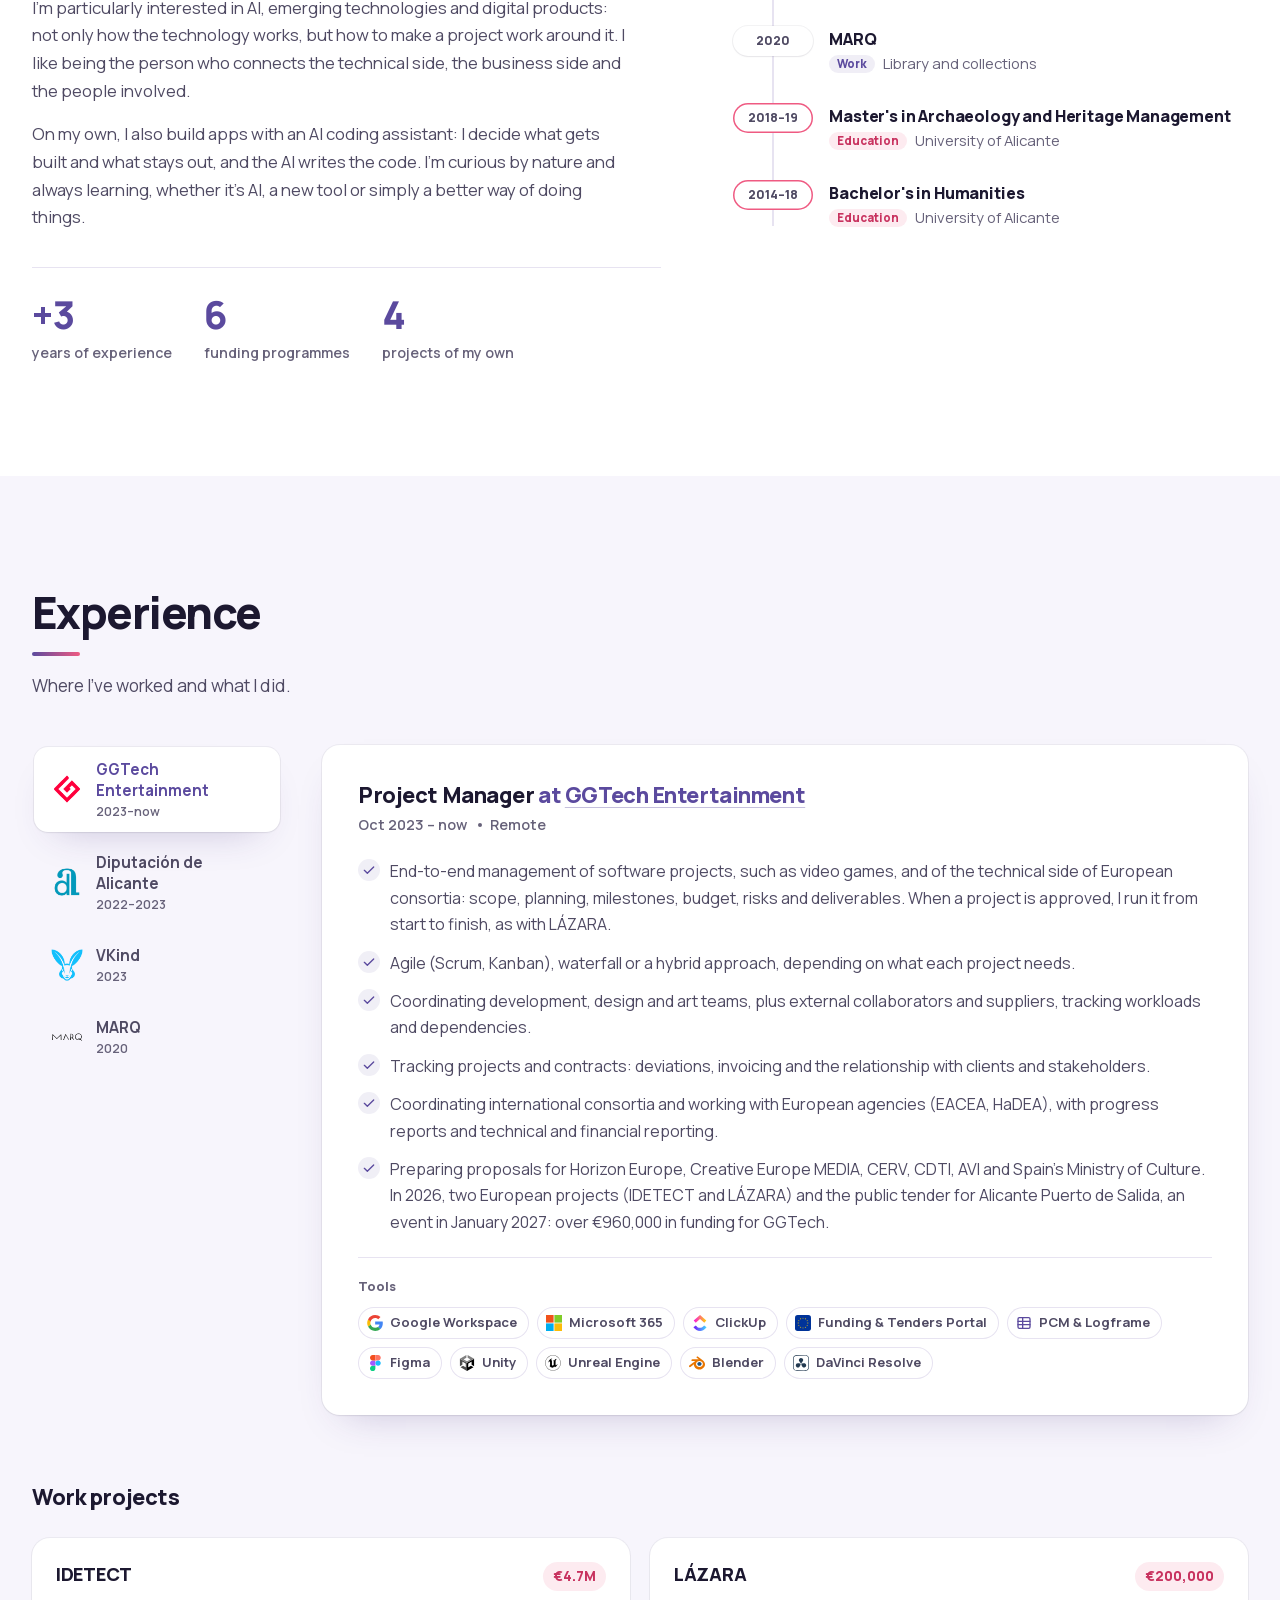
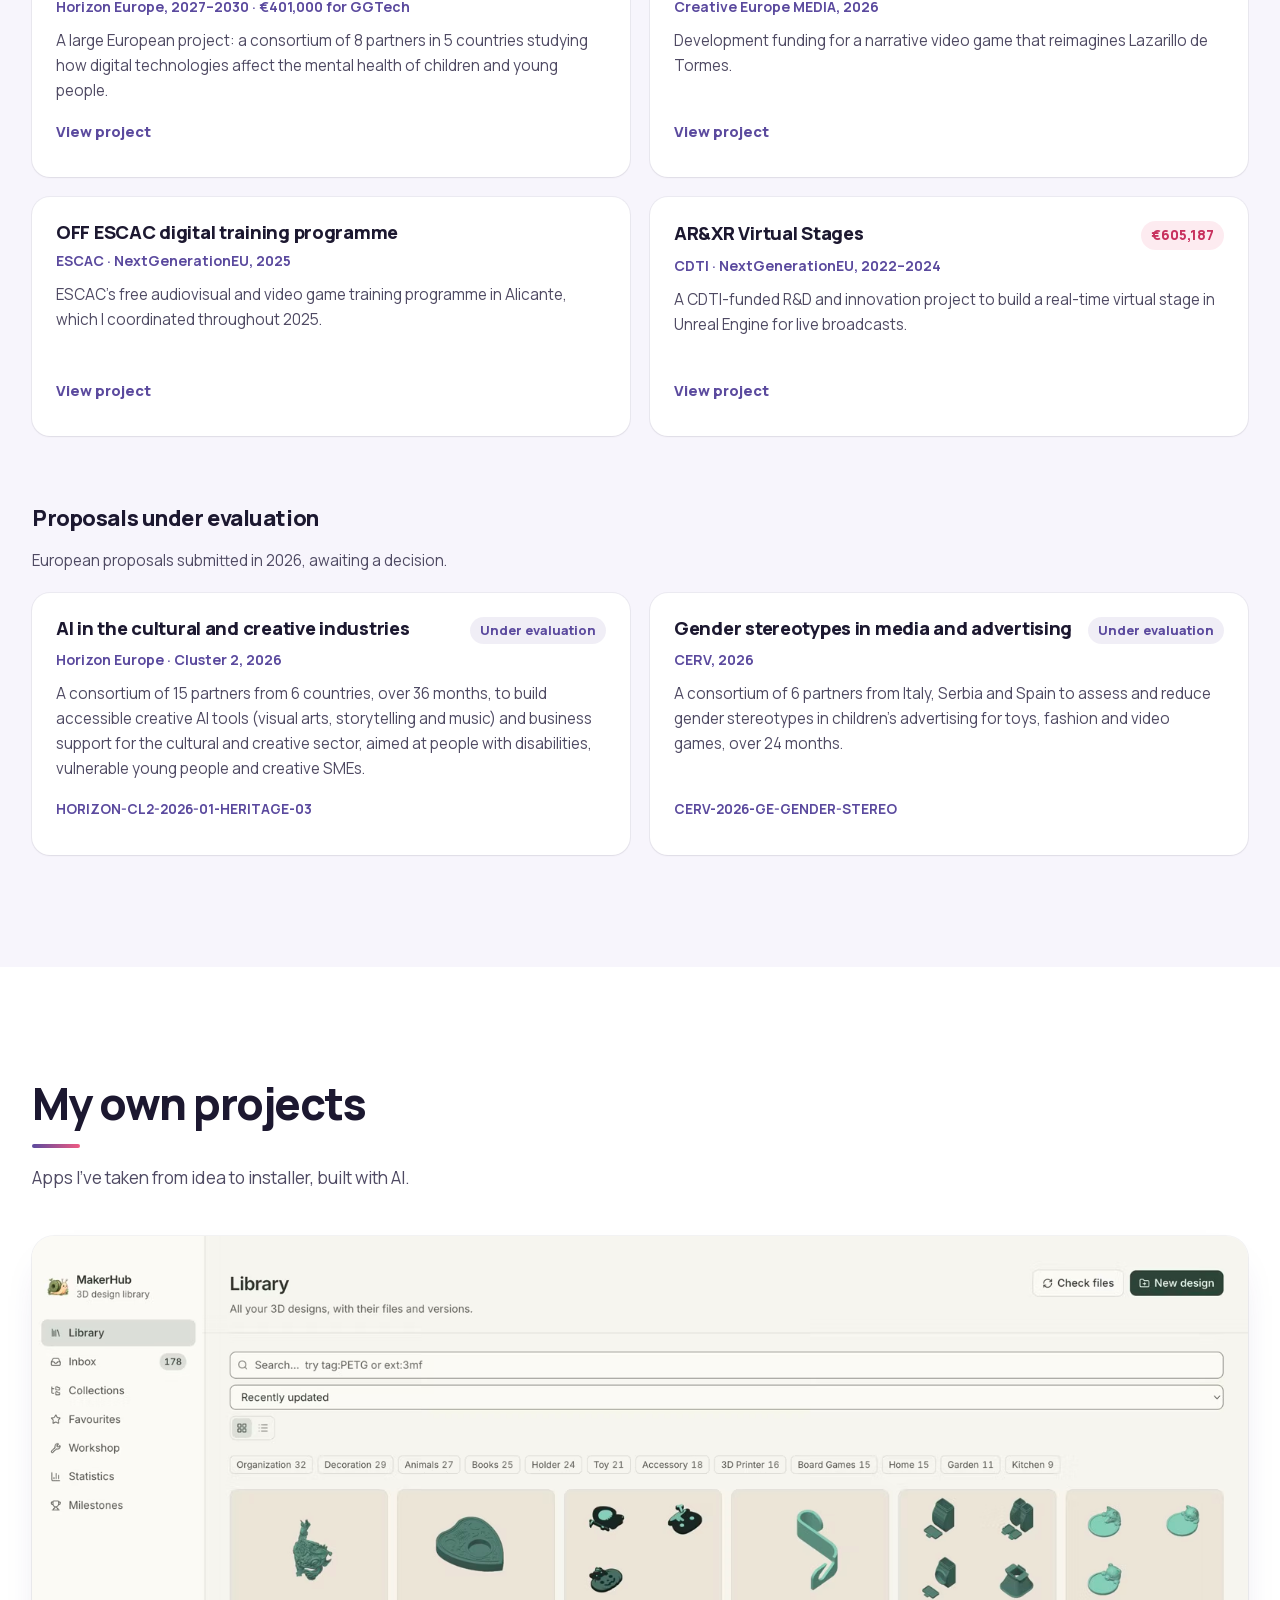
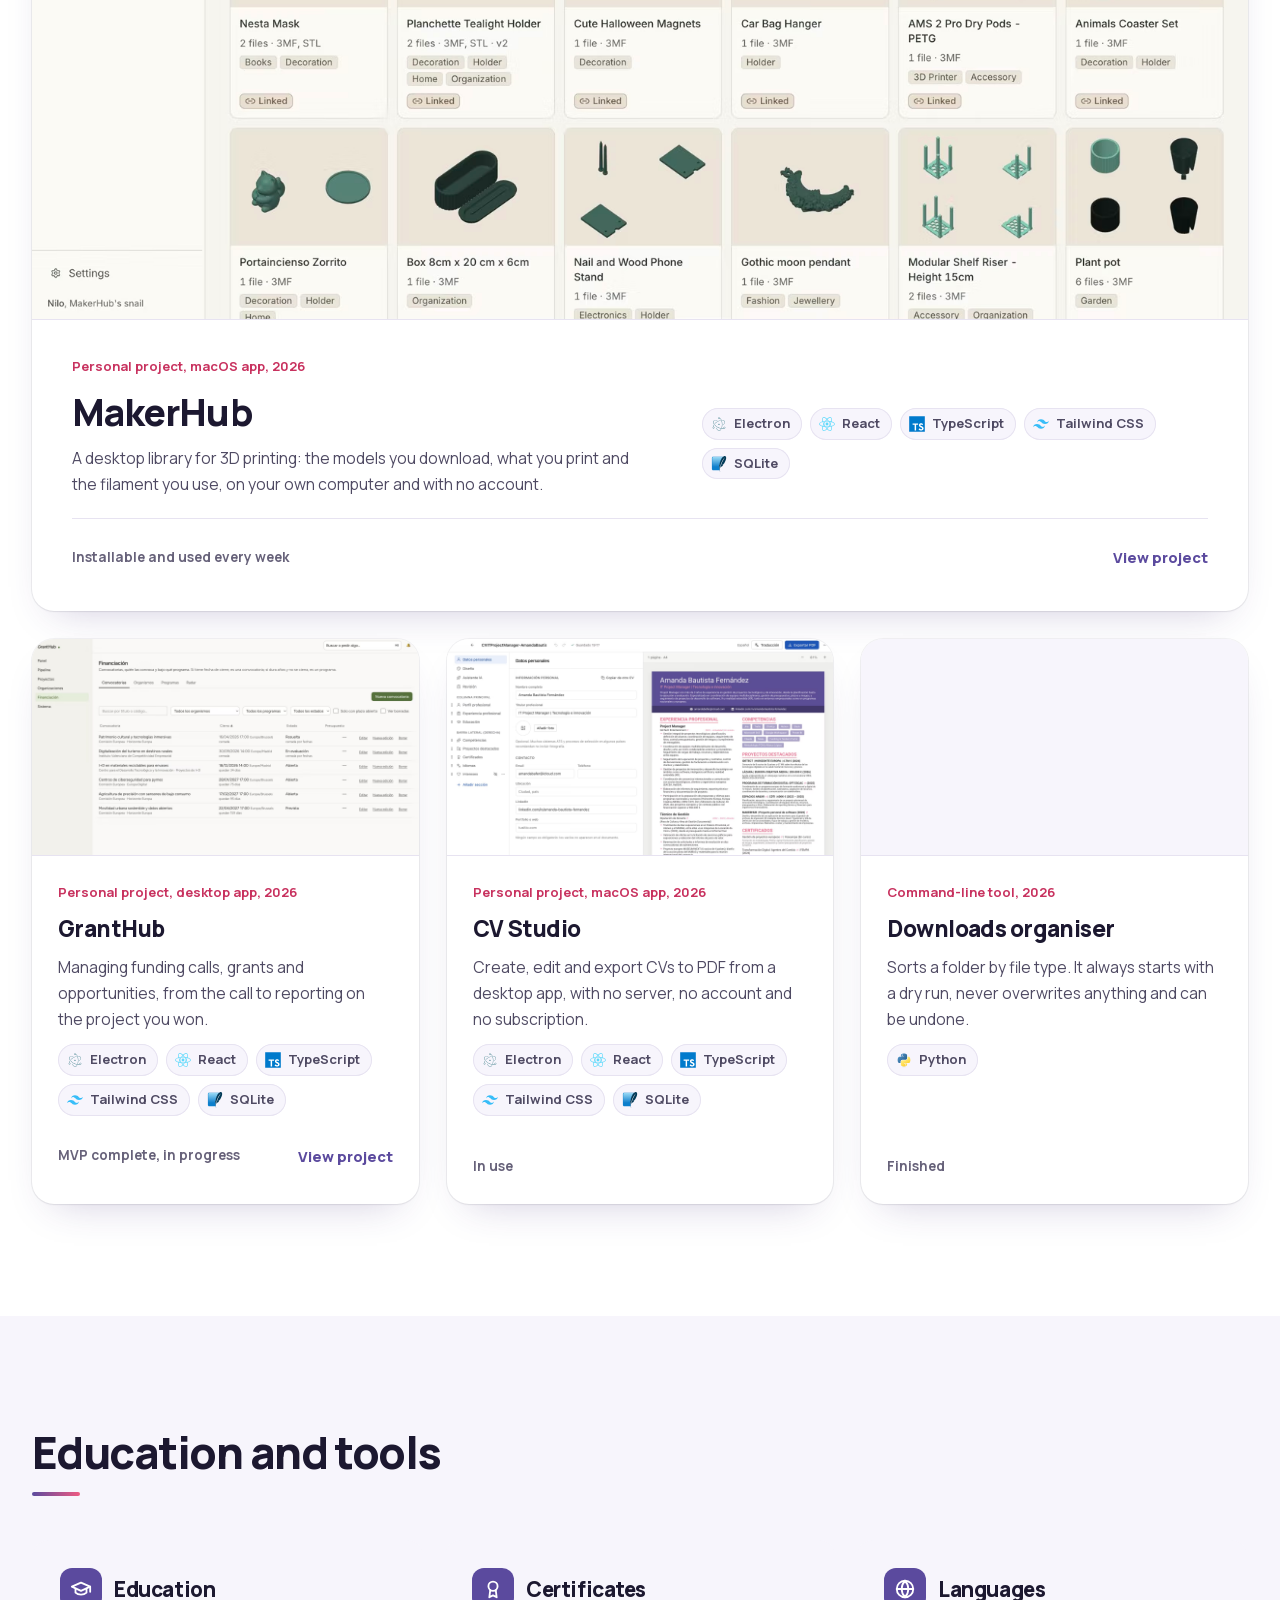
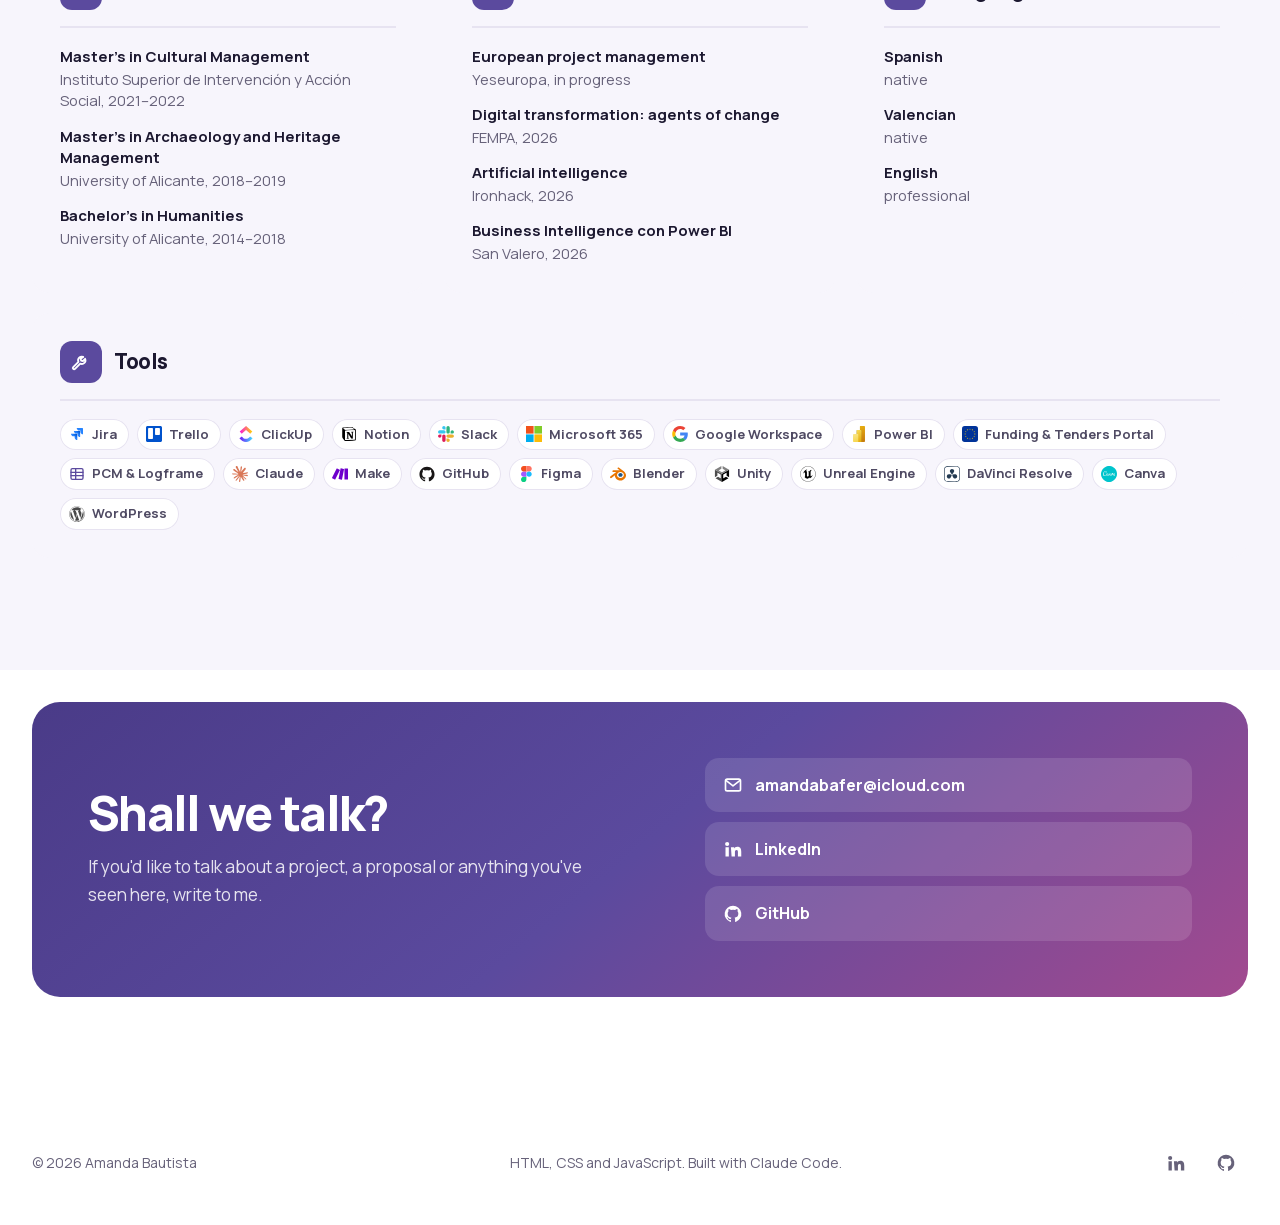
==== commit bfb79dde: "Cabecera, GGTech, GrantHub e IDETECT actualizados" ====
--- a/index.html
+++ b/index.html
@@ -8,7 +8,7 @@
   <meta name="theme-color" content="#ffffff">
   <link rel="icon" href="assets/img/favicon.svg" type="image/svg+xml">
   <link rel="preload" href="assets/fonts/manrope-latin.woff2" as="font" type="font/woff2" crossorigin>
-  <link rel="stylesheet" href="assets/css/styles.css?v=202611161315">
+  <link rel="stylesheet" href="assets/css/styles.css?v=202611161340">
   <!-- Tema e idioma antes de pintar, para que no parpadee -->
   <script>
     (function () {
@@ -23,11 +23,11 @@
     })();
   </script>
   <title>Amanda Bautista, Project Manager</title>
-  <meta name="description" content="IT Project Manager en tecnología e innovación. Coordino equipos, presupuestos, plazos y consorcios desde la propuesta hasta la justificación, y construyo mis propias apps con IA.">
+  <meta name="description" content="Project Manager en tecnología, cultura e I+D+i. Gestiono proyectos, coordino equipos y conecto personas e instituciones para hacer realidad las ideas, y desarrollo mis propias aplicaciones.">
   <meta property="og:type" content="website">
   <meta property="og:site_name" content="Amanda Bautista">
   <meta property="og:title" content="Amanda Bautista, IT Project Manager">
-  <meta property="og:description" content="IT Project Manager en tecnología e innovación. Coordino equipos, presupuestos, plazos y consorcios desde la propuesta hasta la justificación, y construyo mis propias apps con IA.">
+  <meta property="og:description" content="Project Manager en tecnología, cultura e I+D+i. Gestiono proyectos, coordino equipos y conecto personas e instituciones para hacer realidad las ideas, y desarrollo mis propias aplicaciones.">
   <meta property="og:url" content="https://amandabautista.github.io/">
   <meta property="og:image" content="https://amandabautista.github.io/assets/img/og.jpg">
   <meta property="og:image:width" content="1200">
@@ -49,7 +49,7 @@
   </main>
   <footer class="footer" id="site-footer"></footer>
   <noscript><p class="noscript">Amanda Bautista, Project Manager en tecnología e innovación. <a href="https://github.com/amandabautista">GitHub</a></p></noscript>
-  <script src="assets/js/content.js?v=202611161315"></script>
-  <script src="assets/js/main.js?v=202611161315"></script>
+  <script src="assets/js/content.js?v=202611161340"></script>
+  <script src="assets/js/main.js?v=202611161340"></script>
 </body>
 </html>
--- a/assets/css/styles.css
+++ b/assets/css/styles.css
@@ -233,14 +233,18 @@
   display: inline-flex; align-items: center; gap: 8px; padding: 6px 14px 6px 10px; border-radius: 999px;
   background: var(--surface); box-shadow: var(--shadow-sm); font-size: .85rem; font-weight: 700; color: var(--soft);
 }
+/* En móviles estrechos la etiqueta se encoge un poco para seguir en una línea */
+@media (max-width: 419px) { .badge { gap: 7px; padding-right: 12px; font-size: clamp(.68rem, 3.3vw, .8rem); white-space: nowrap; } }
 .badge::before { content: ""; width: 8px; height: 8px; border-radius: 50%; background: var(--pink-bright); box-shadow: 0 0 0 4px var(--pink-soft); }
 .hero-name { margin-top: 24px; font-size: clamp(3.2rem, 8vw, 6rem); font-weight: 800; line-height: .98; letter-spacing: -0.045em; }
 .hero-surname { display: block; color: var(--primary); }
 .typed {
-  display: inline-flex; align-items: center; min-height: 1.6em; margin-top: 22px;
+  min-height: 1.4em; margin-top: 22px; line-height: 1.4;
   font-size: clamp(1.1rem, 2.2vw, 1.4rem); font-weight: 700; color: var(--pink);
 }
-.caret { display: inline-block; width: 2px; height: 1.1em; margin-left: 3px; background: currentColor; }
+/* En el móvil la frase más larga ocupa dos líneas: se reserva su sitio para que nada salte */
+@media (max-width: 599px) { .typed { min-height: 2.8em; } }
+.caret { display: inline-block; width: 2px; height: 1.1em; margin-left: 3px; vertical-align: -0.15em; background: currentColor; }
 @media (prefers-reduced-motion: no-preference) { .caret { animation: blink 1s steps(1) infinite; } }
 .typed.is-done .caret { display: none; }
 @keyframes blink { 50% { opacity: 0; } }
@@ -344,6 +348,7 @@
 @keyframes tick { to { stroke-dashoffset: 0; } }
 .xp-role { font-size: 1.35rem; font-weight: 800; letter-spacing: -0.02em; line-height: 1.3; }
 .xp-at { color: var(--primary); }
+.fact-note { font-size: .9rem; font-weight: 600; color: var(--soft); }
 .xp-at a, .xp-points a { color: inherit; text-decoration: underline; text-decoration-thickness: 1px; text-underline-offset: 4px; text-decoration-color: color-mix(in srgb, currentColor 35%, transparent); }
 .xp-at a:hover, .xp-points a:hover { text-decoration-color: currentColor; }
 .xp-points a { color: var(--primary); font-weight: 600; }
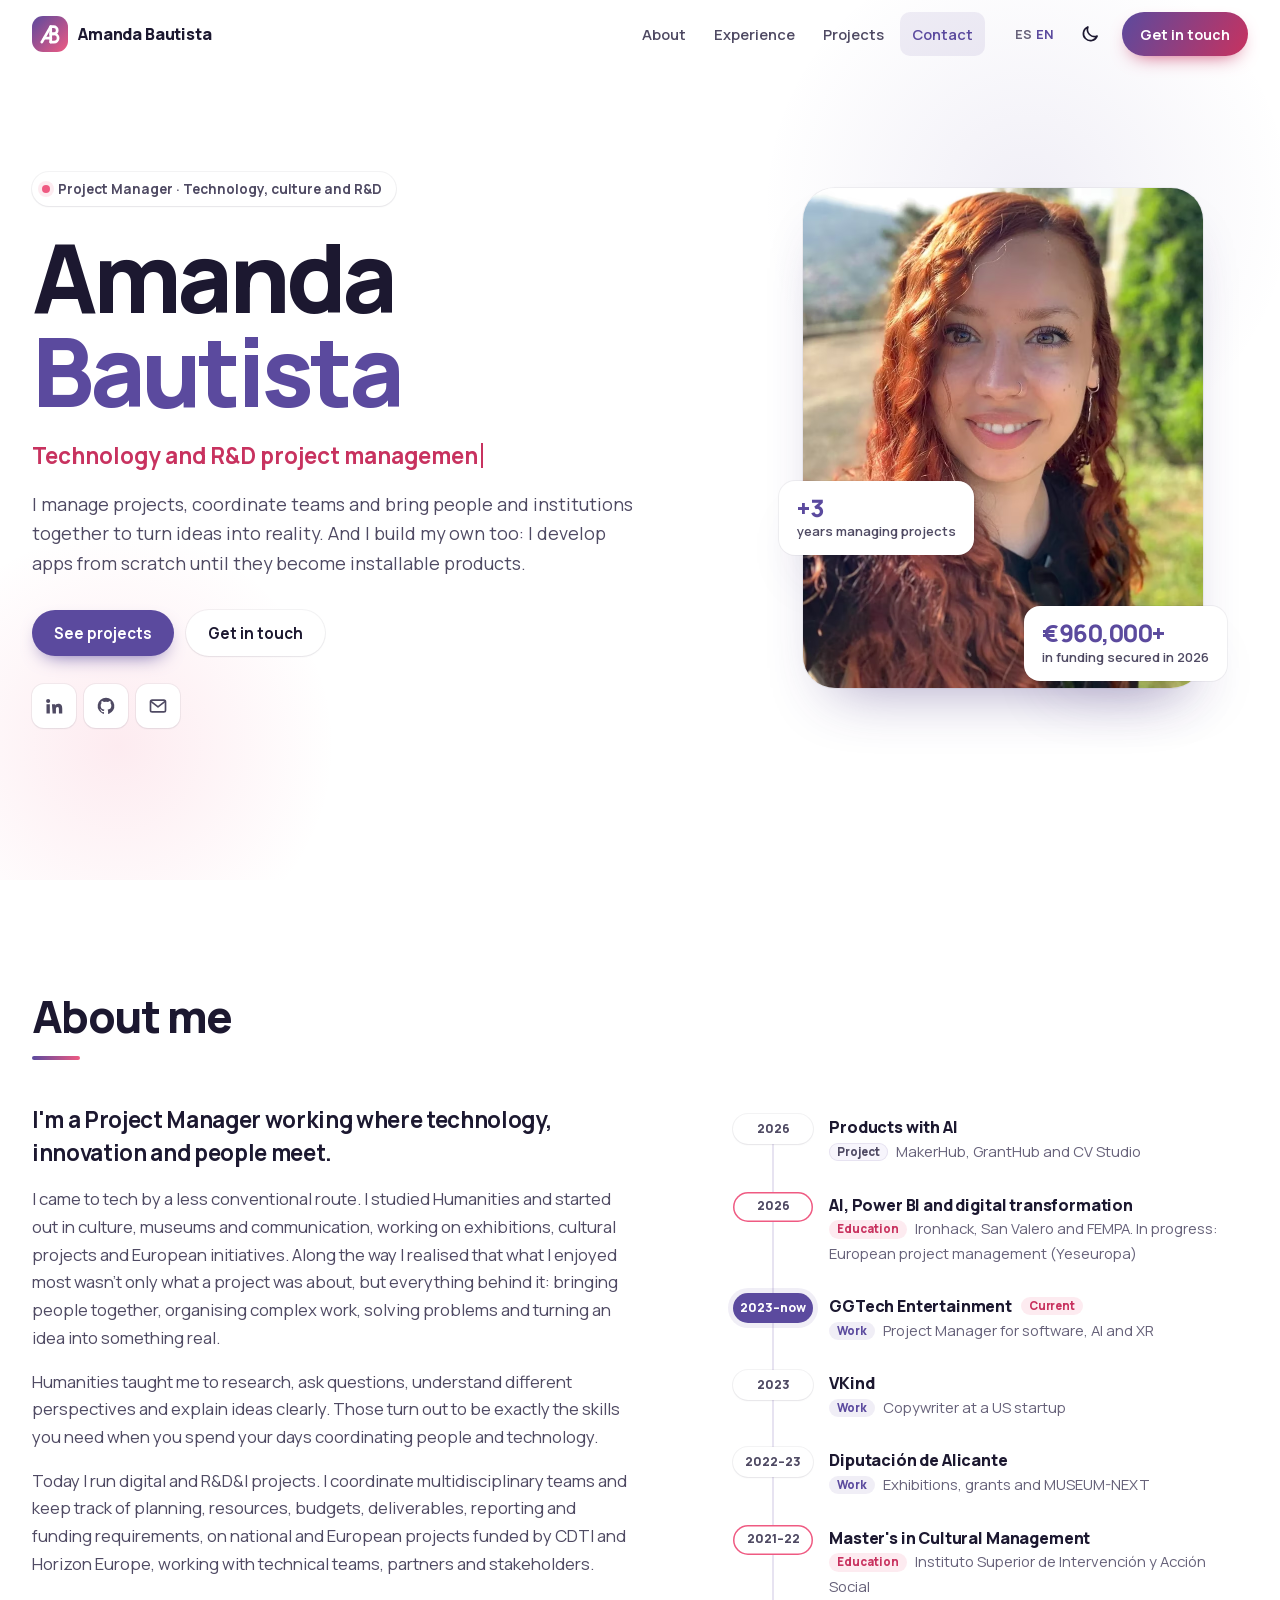
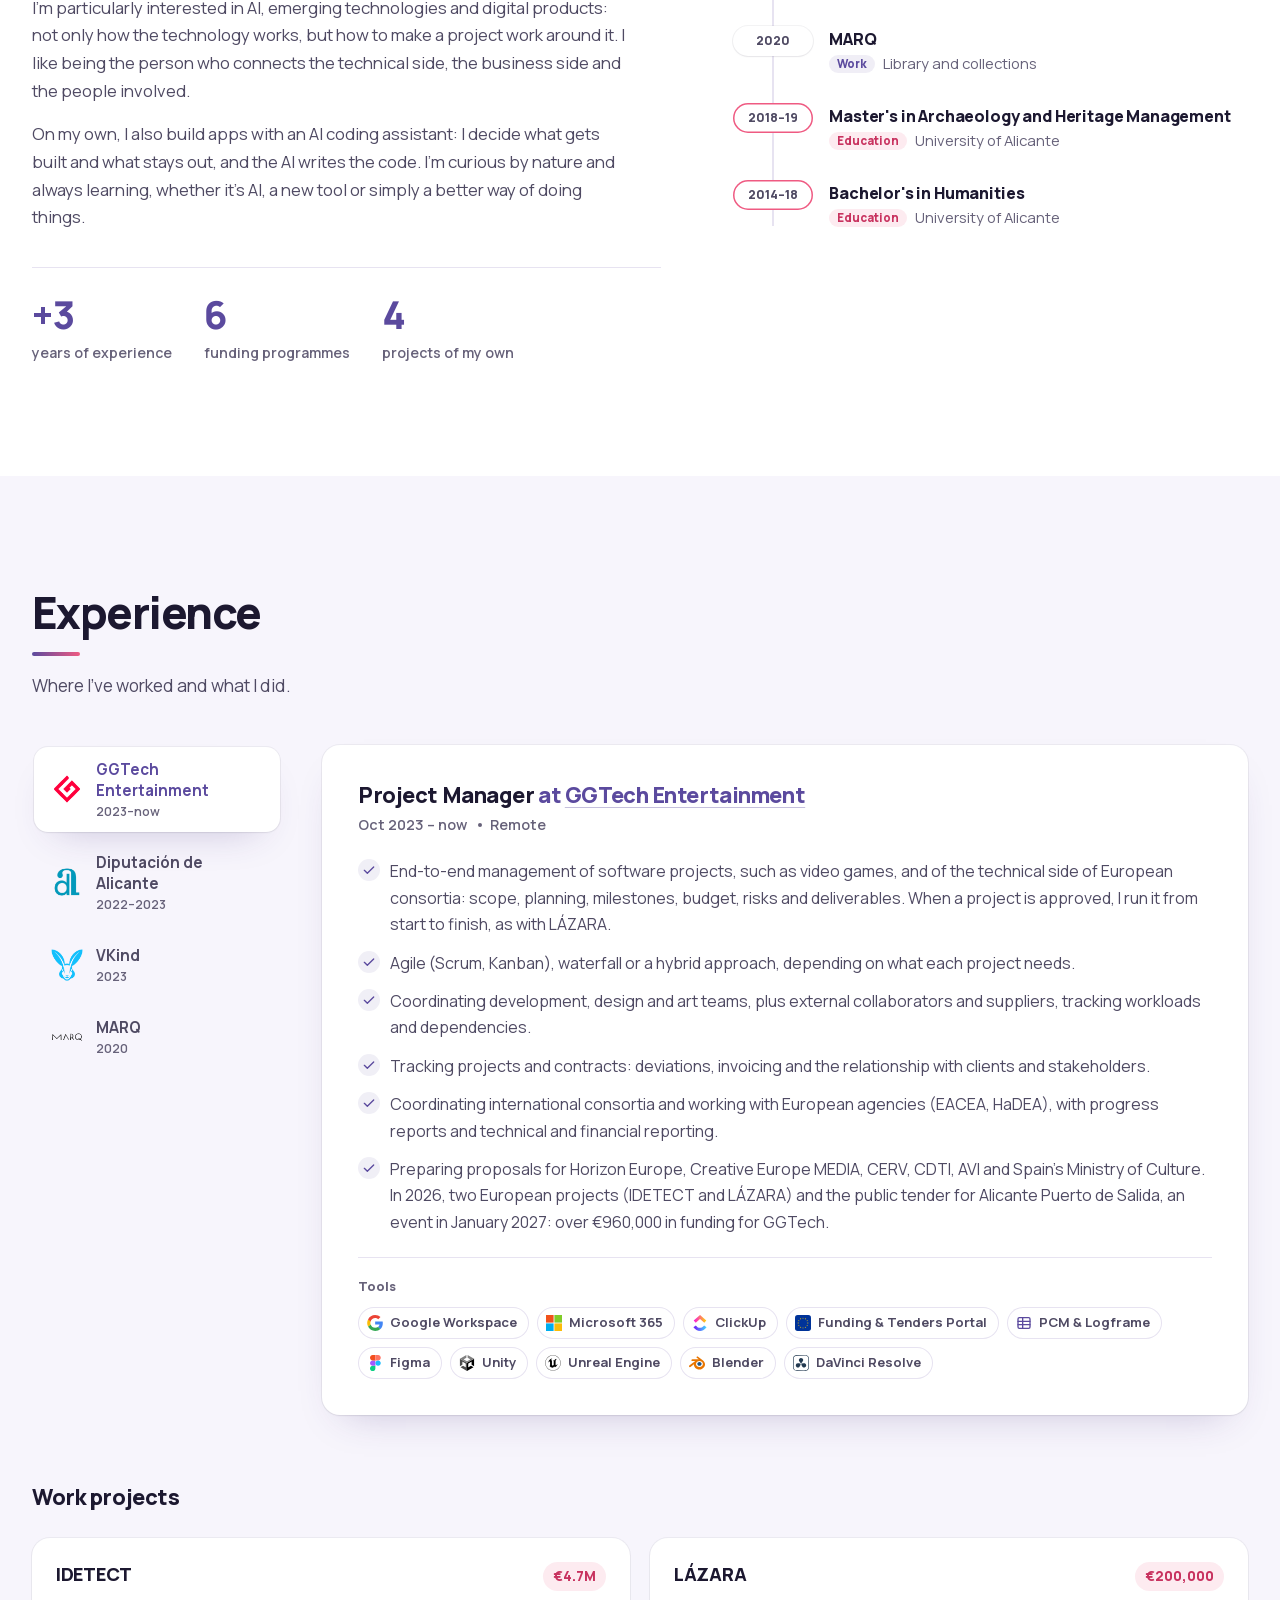
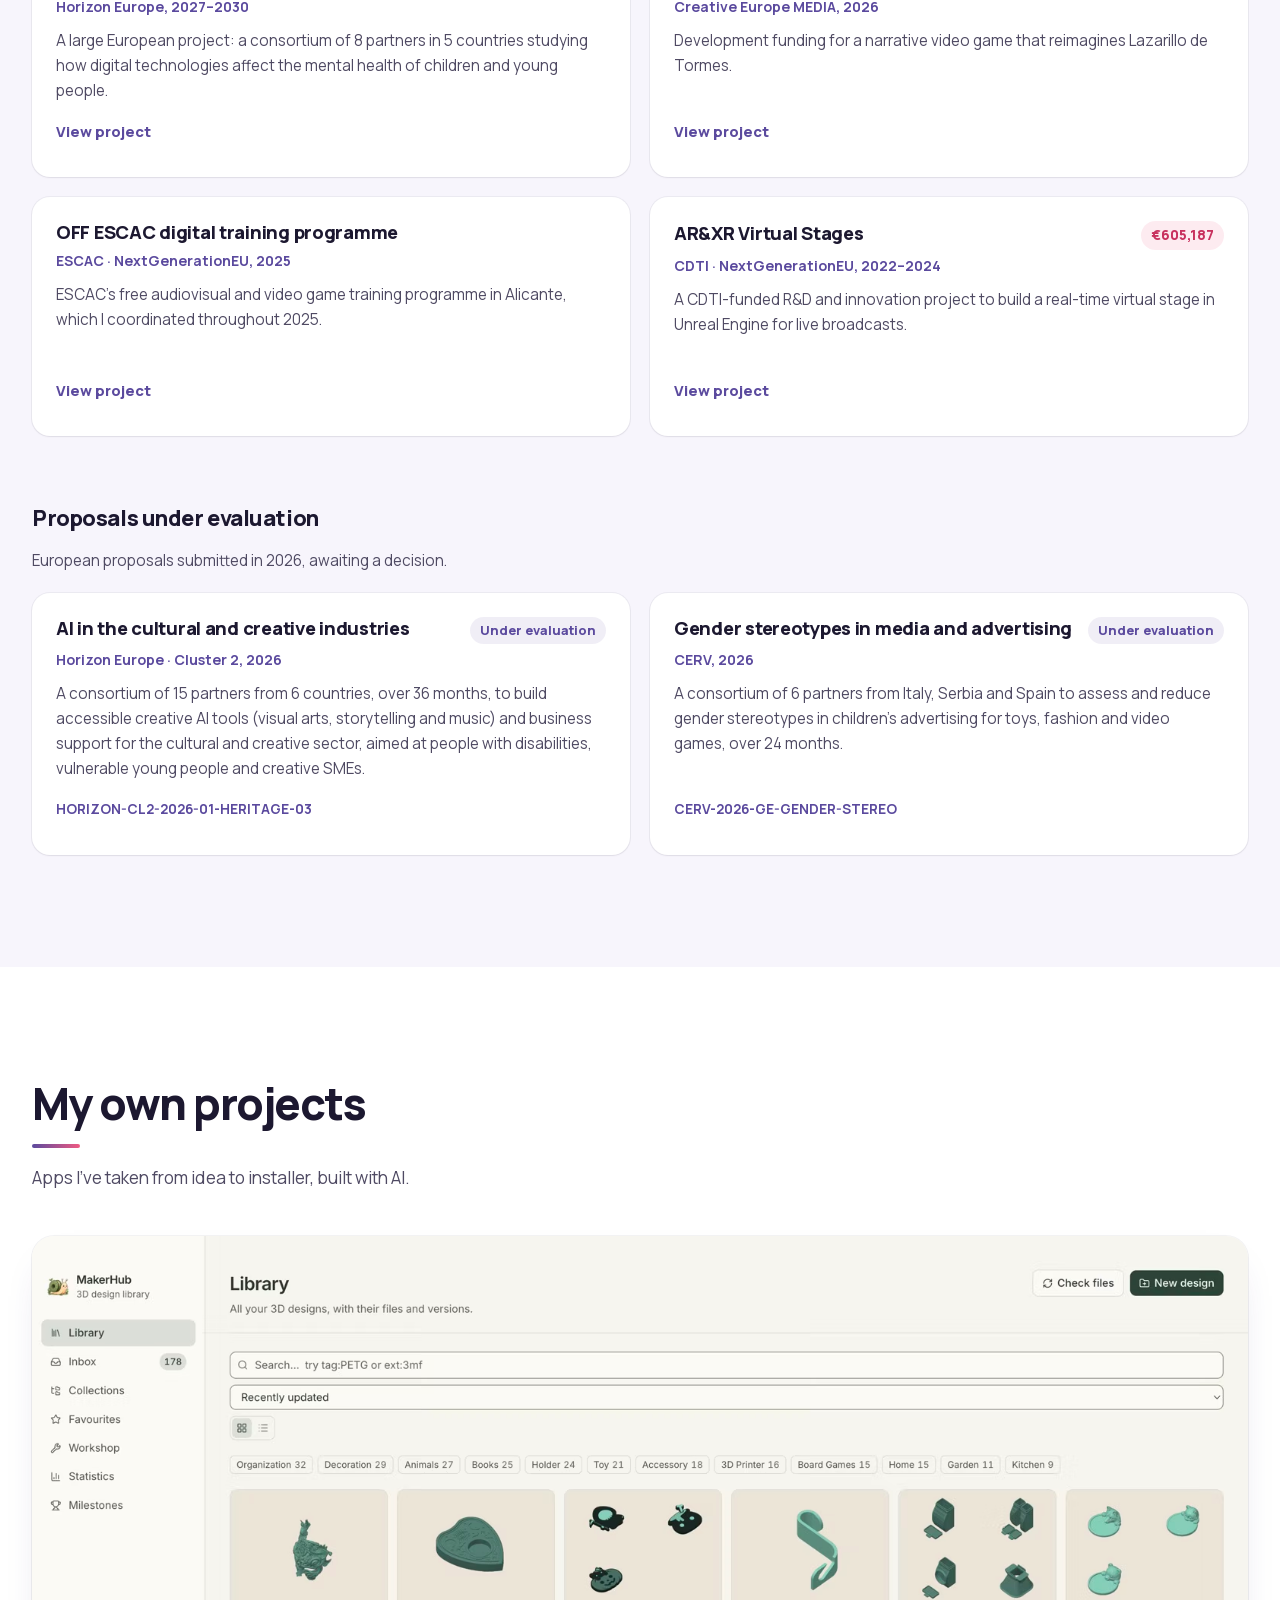
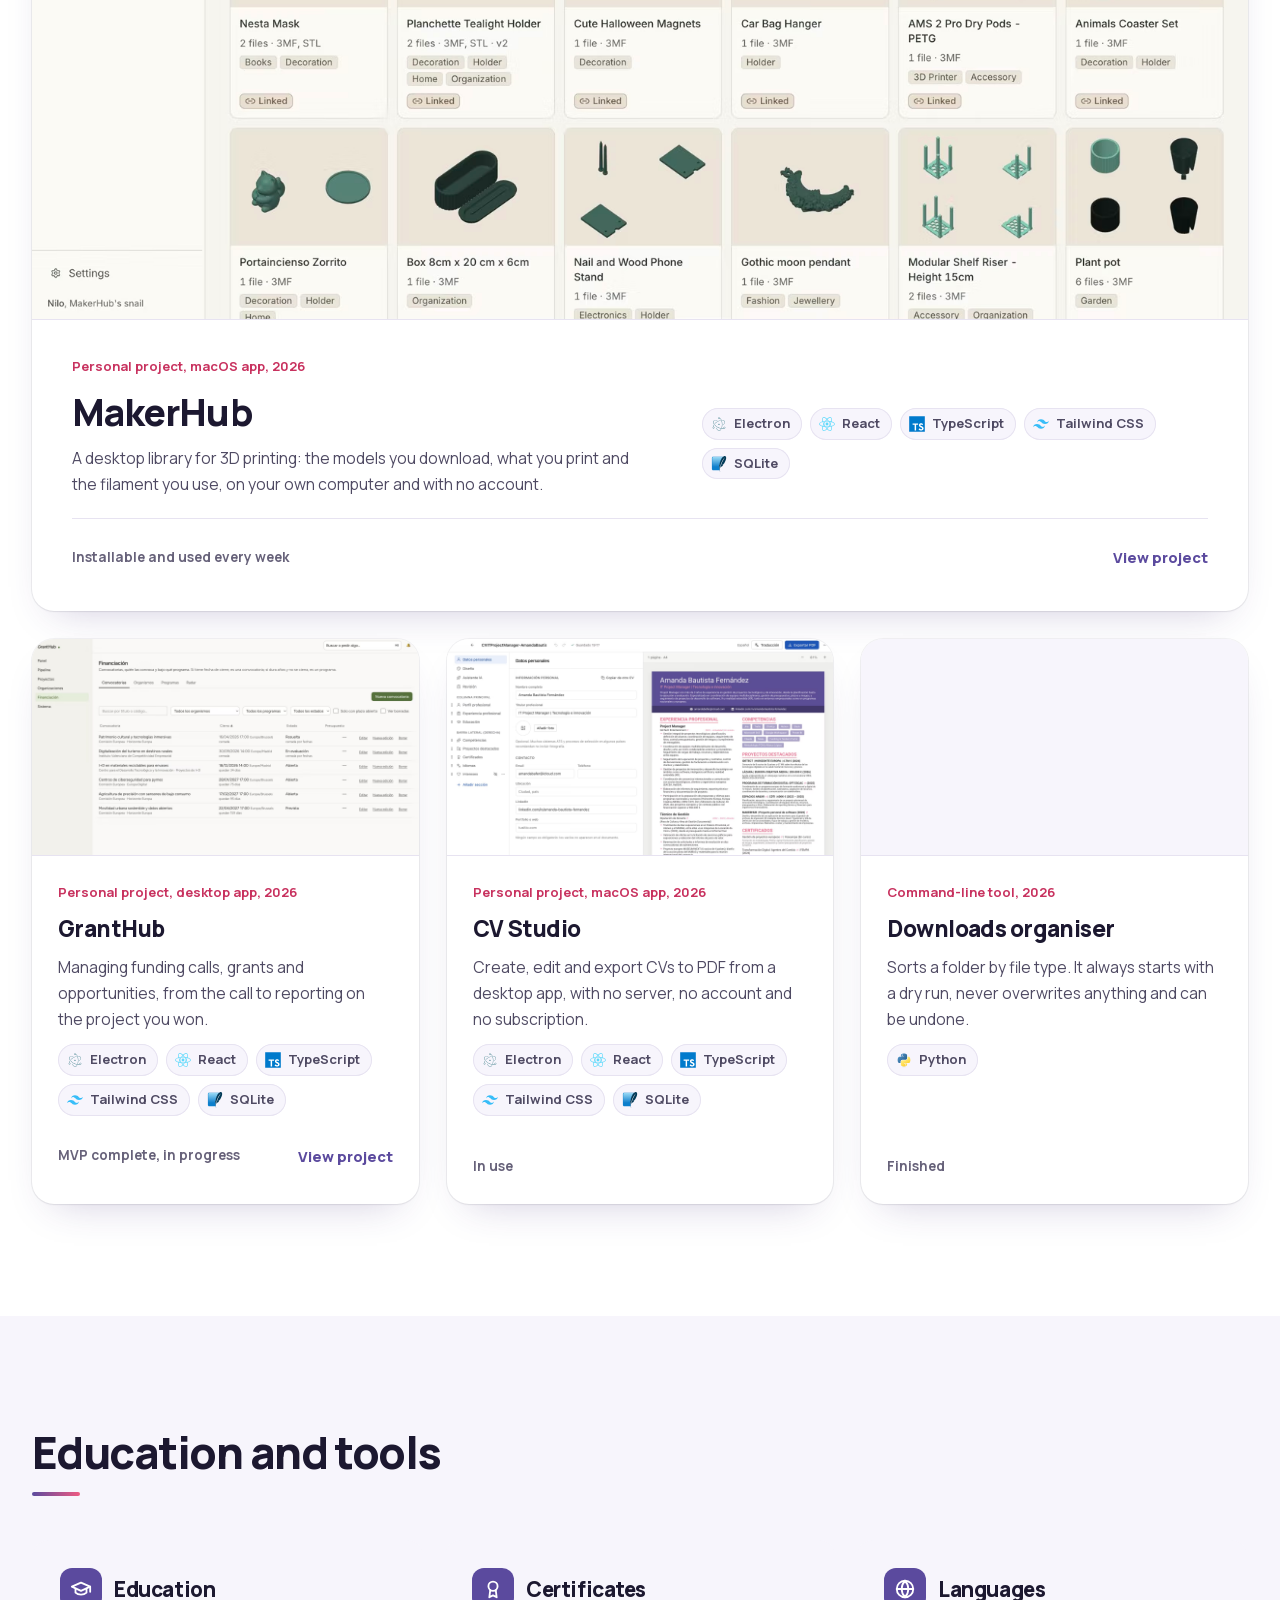
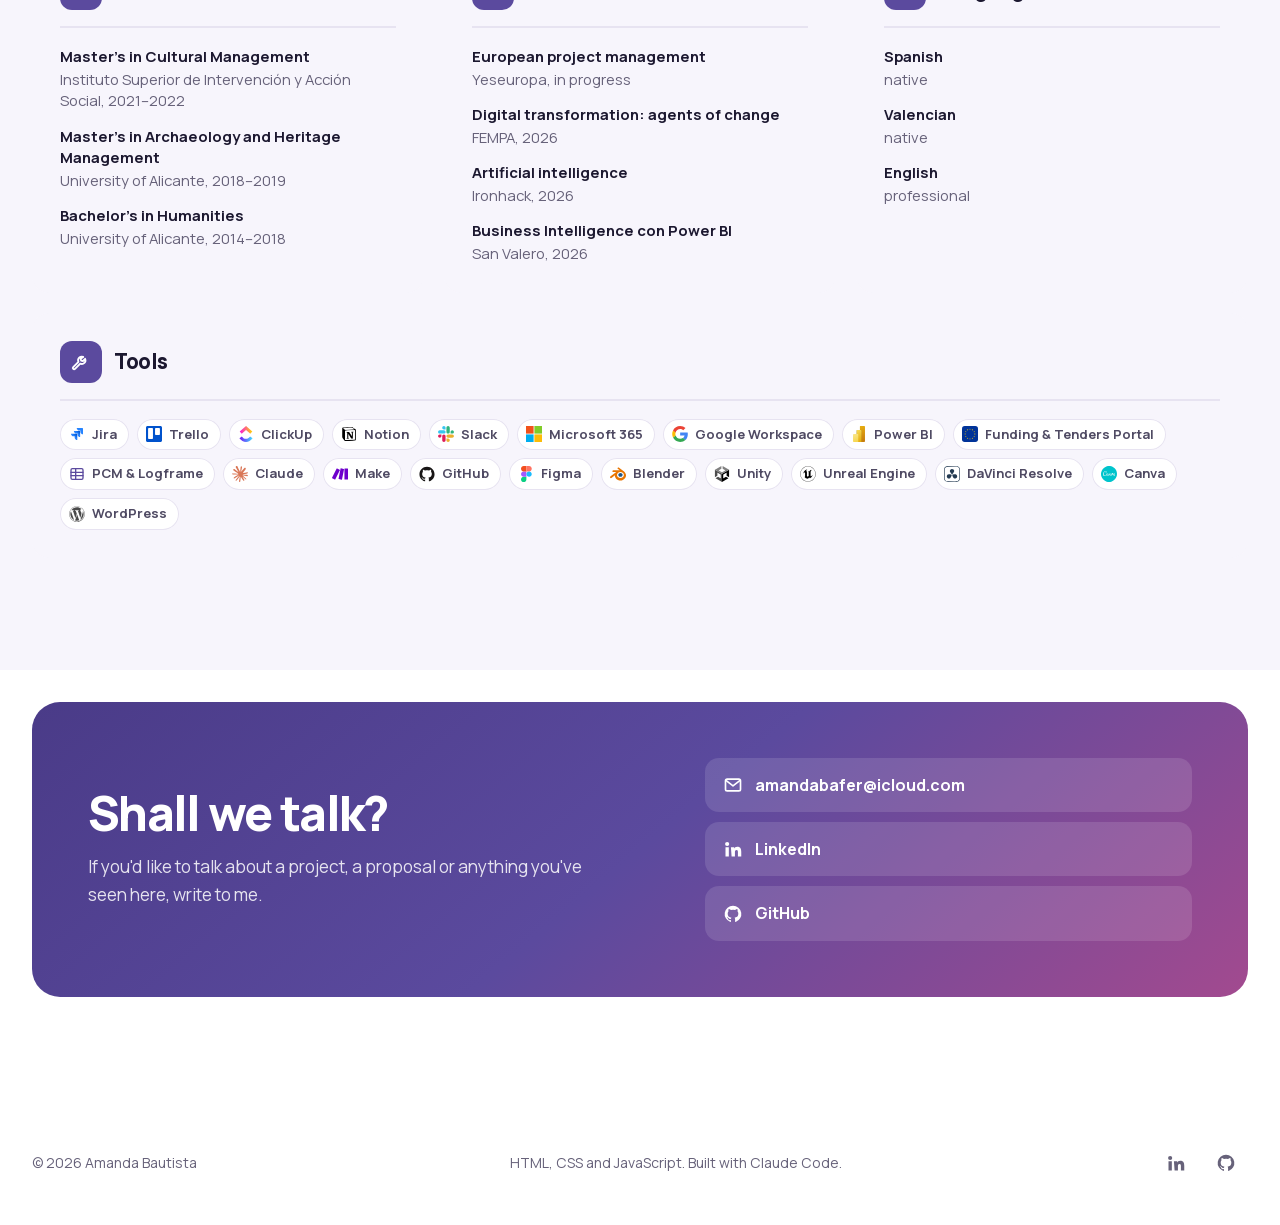
==== commit 14f59218: "Tarjeta de LinkedIn nueva y cifra de IDETECT solo en la ficha" ====
--- a/index.html
+++ b/index.html
@@ -8,7 +8,7 @@
   <meta name="theme-color" content="#ffffff">
   <link rel="icon" href="assets/img/favicon.svg" type="image/svg+xml">
   <link rel="preload" href="assets/fonts/manrope-latin.woff2" as="font" type="font/woff2" crossorigin>
-  <link rel="stylesheet" href="assets/css/styles.css?v=202611161340">
+  <link rel="stylesheet" href="assets/css/styles.css?v=202611161343">
   <!-- Tema e idioma antes de pintar, para que no parpadee -->
   <script>
     (function () {
@@ -26,13 +26,13 @@
   <meta name="description" content="Project Manager en tecnología, cultura e I+D+i. Gestiono proyectos, coordino equipos y conecto personas e instituciones para hacer realidad las ideas, y desarrollo mis propias aplicaciones.">
   <meta property="og:type" content="website">
   <meta property="og:site_name" content="Amanda Bautista">
-  <meta property="og:title" content="Amanda Bautista, IT Project Manager">
+  <meta property="og:title" content="Amanda Bautista, Project Manager">
   <meta property="og:description" content="Project Manager en tecnología, cultura e I+D+i. Gestiono proyectos, coordino equipos y conecto personas e instituciones para hacer realidad las ideas, y desarrollo mis propias aplicaciones.">
   <meta property="og:url" content="https://amandabautista.github.io/">
-  <meta property="og:image" content="https://amandabautista.github.io/assets/img/og.jpg">
+  <meta property="og:image" content="https://amandabautista.github.io/assets/img/og-card.jpg">
   <meta property="og:image:width" content="1200">
   <meta property="og:image:height" content="630">
-  <meta property="og:image:alt" content="Amanda Bautista, IT Project Manager">
+  <meta property="og:image:alt" content="Amanda Bautista, Project Manager">
   <meta property="og:locale" content="es_ES">
   <meta name="twitter:card" content="summary_large_image">
 </head>
@@ -49,7 +49,7 @@
   </main>
   <footer class="footer" id="site-footer"></footer>
   <noscript><p class="noscript">Amanda Bautista, Project Manager en tecnología e innovación. <a href="https://github.com/amandabautista">GitHub</a></p></noscript>
-  <script src="assets/js/content.js?v=202611161340"></script>
-  <script src="assets/js/main.js?v=202611161340"></script>
+  <script src="assets/js/content.js?v=202611161343"></script>
+  <script src="assets/js/main.js?v=202611161343"></script>
 </body>
 </html>
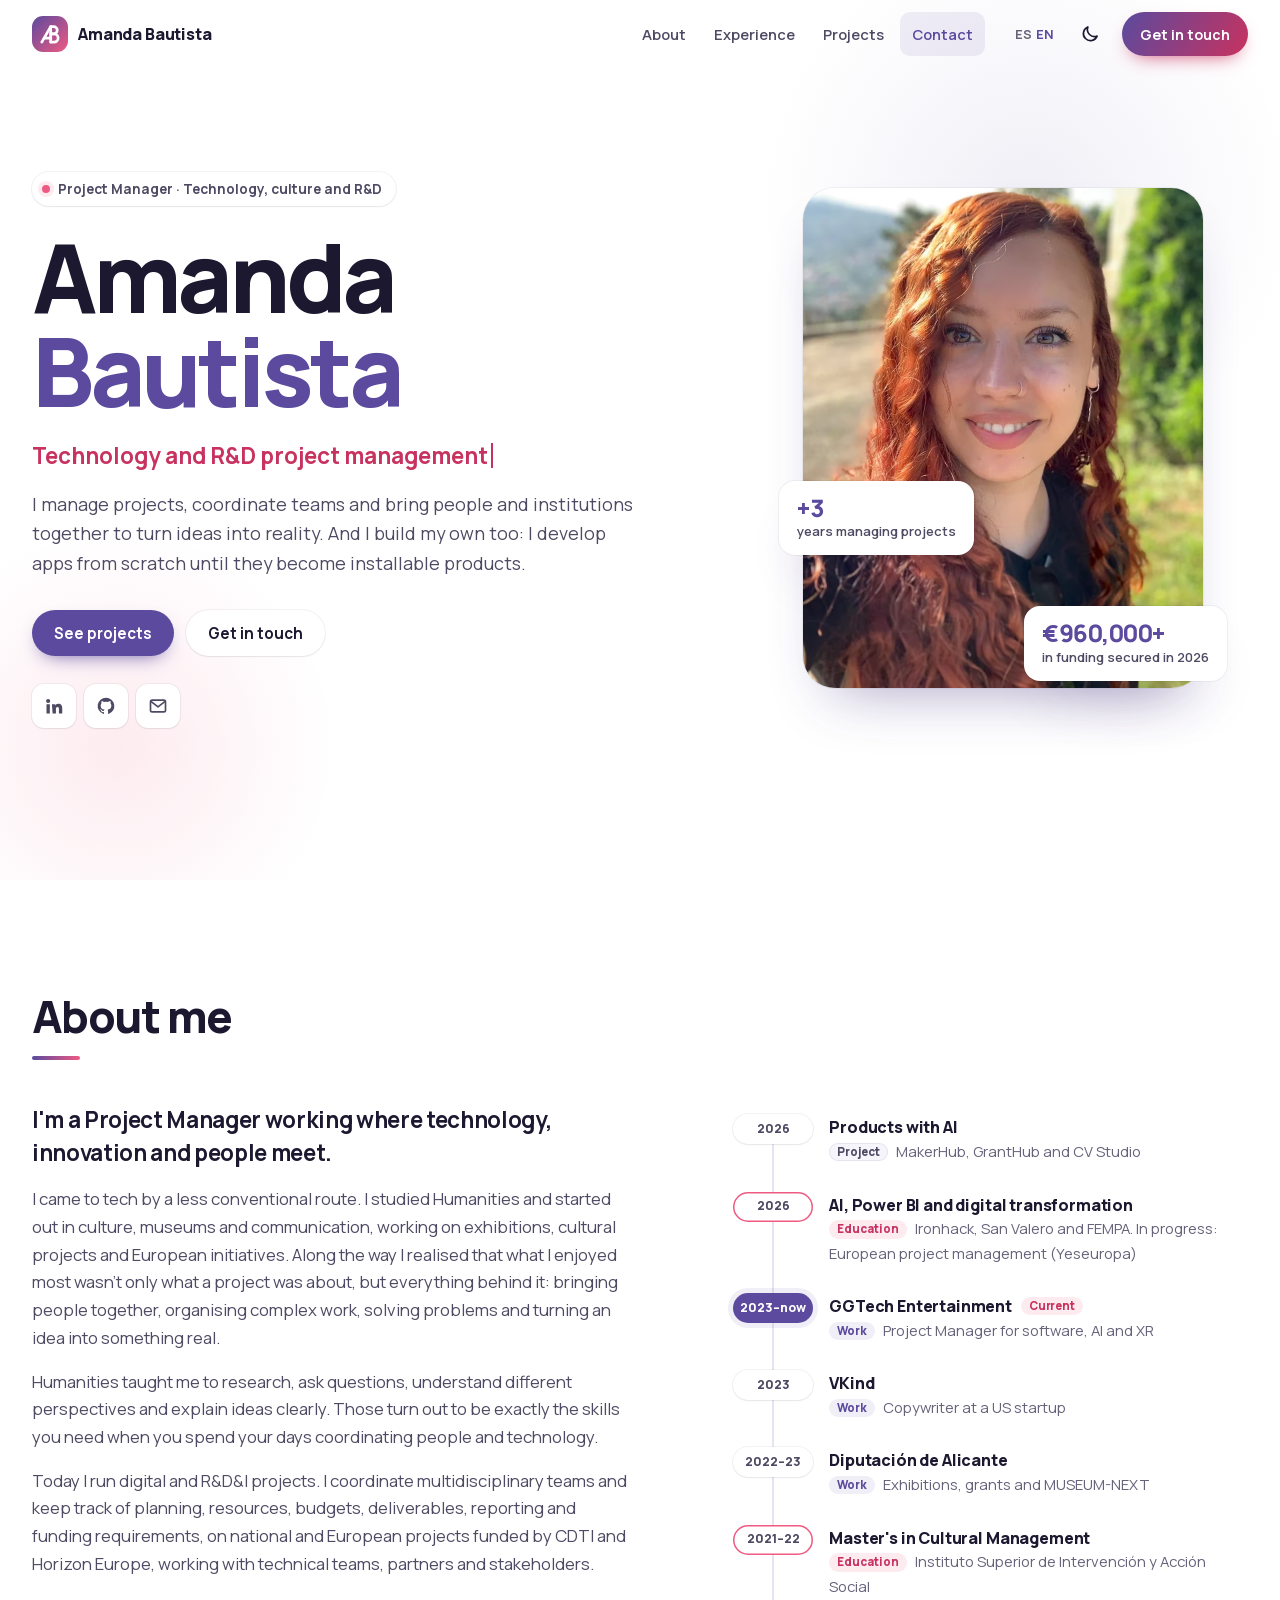
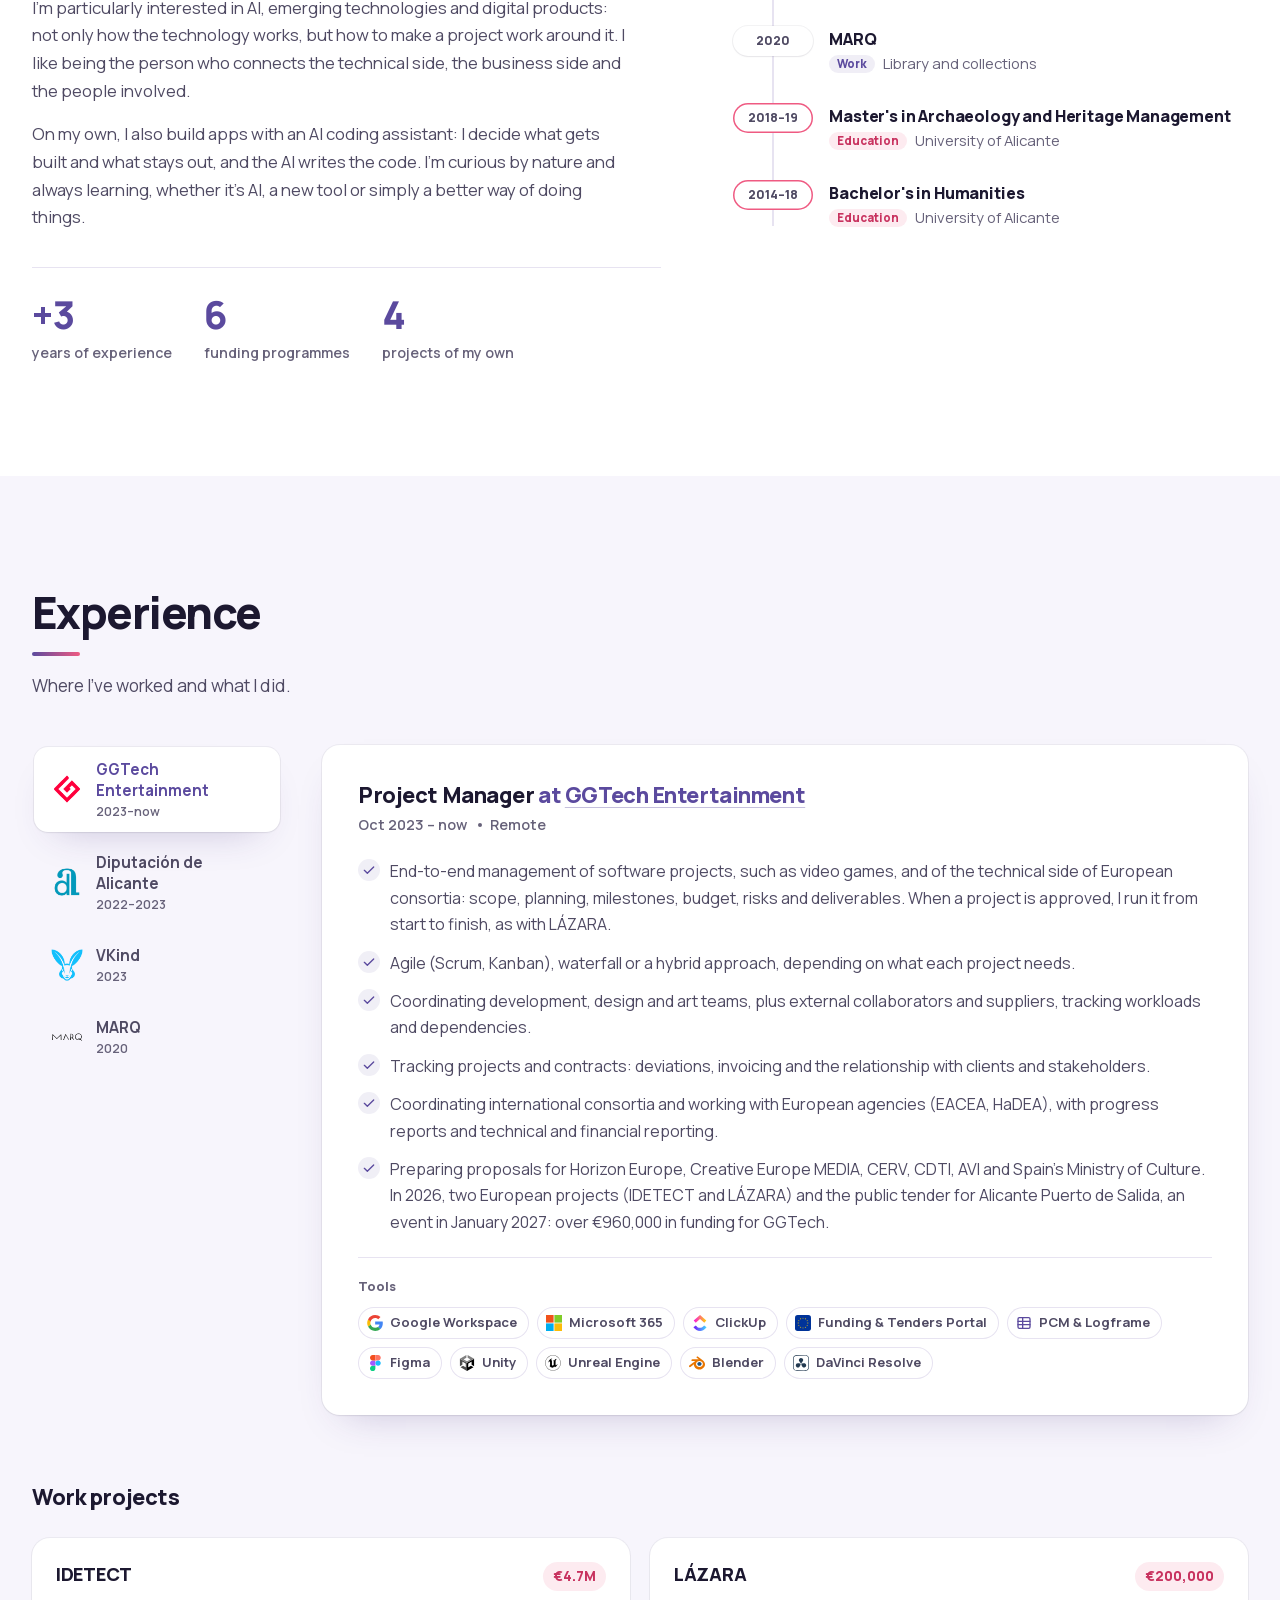
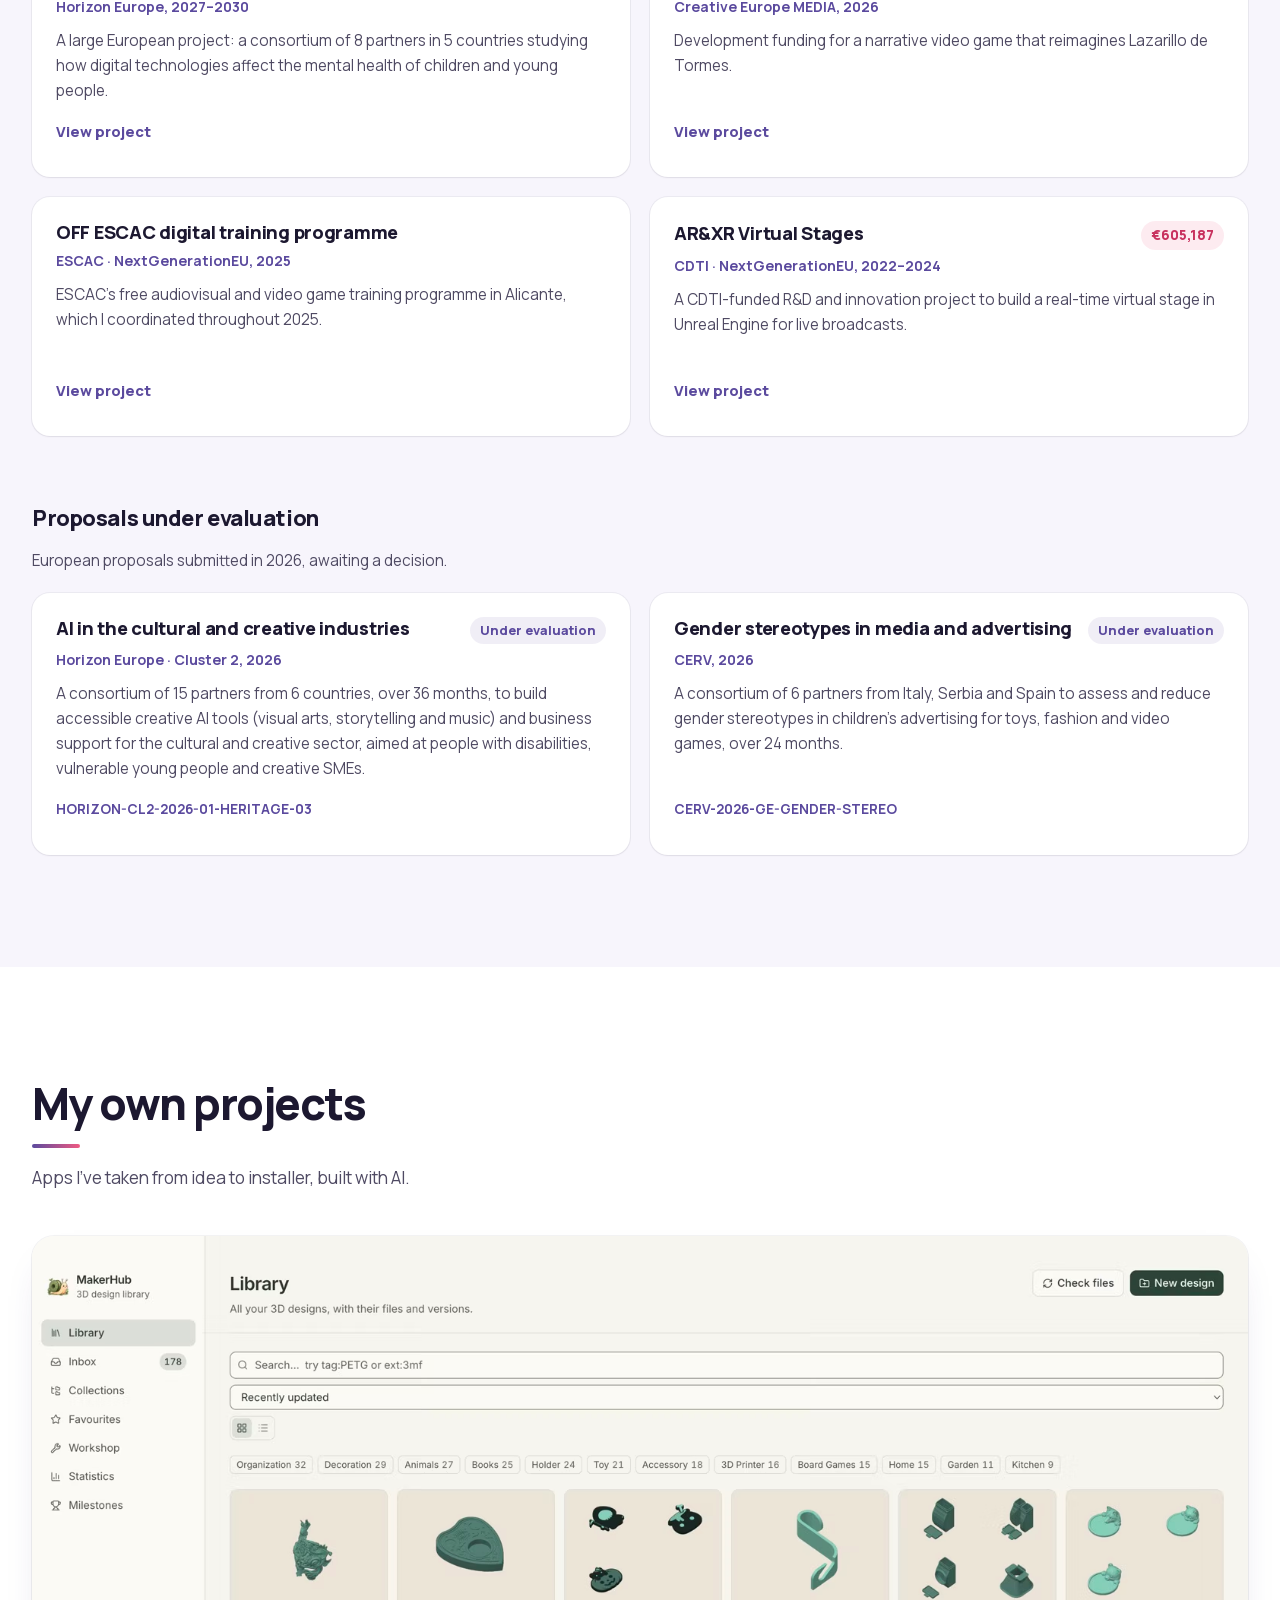
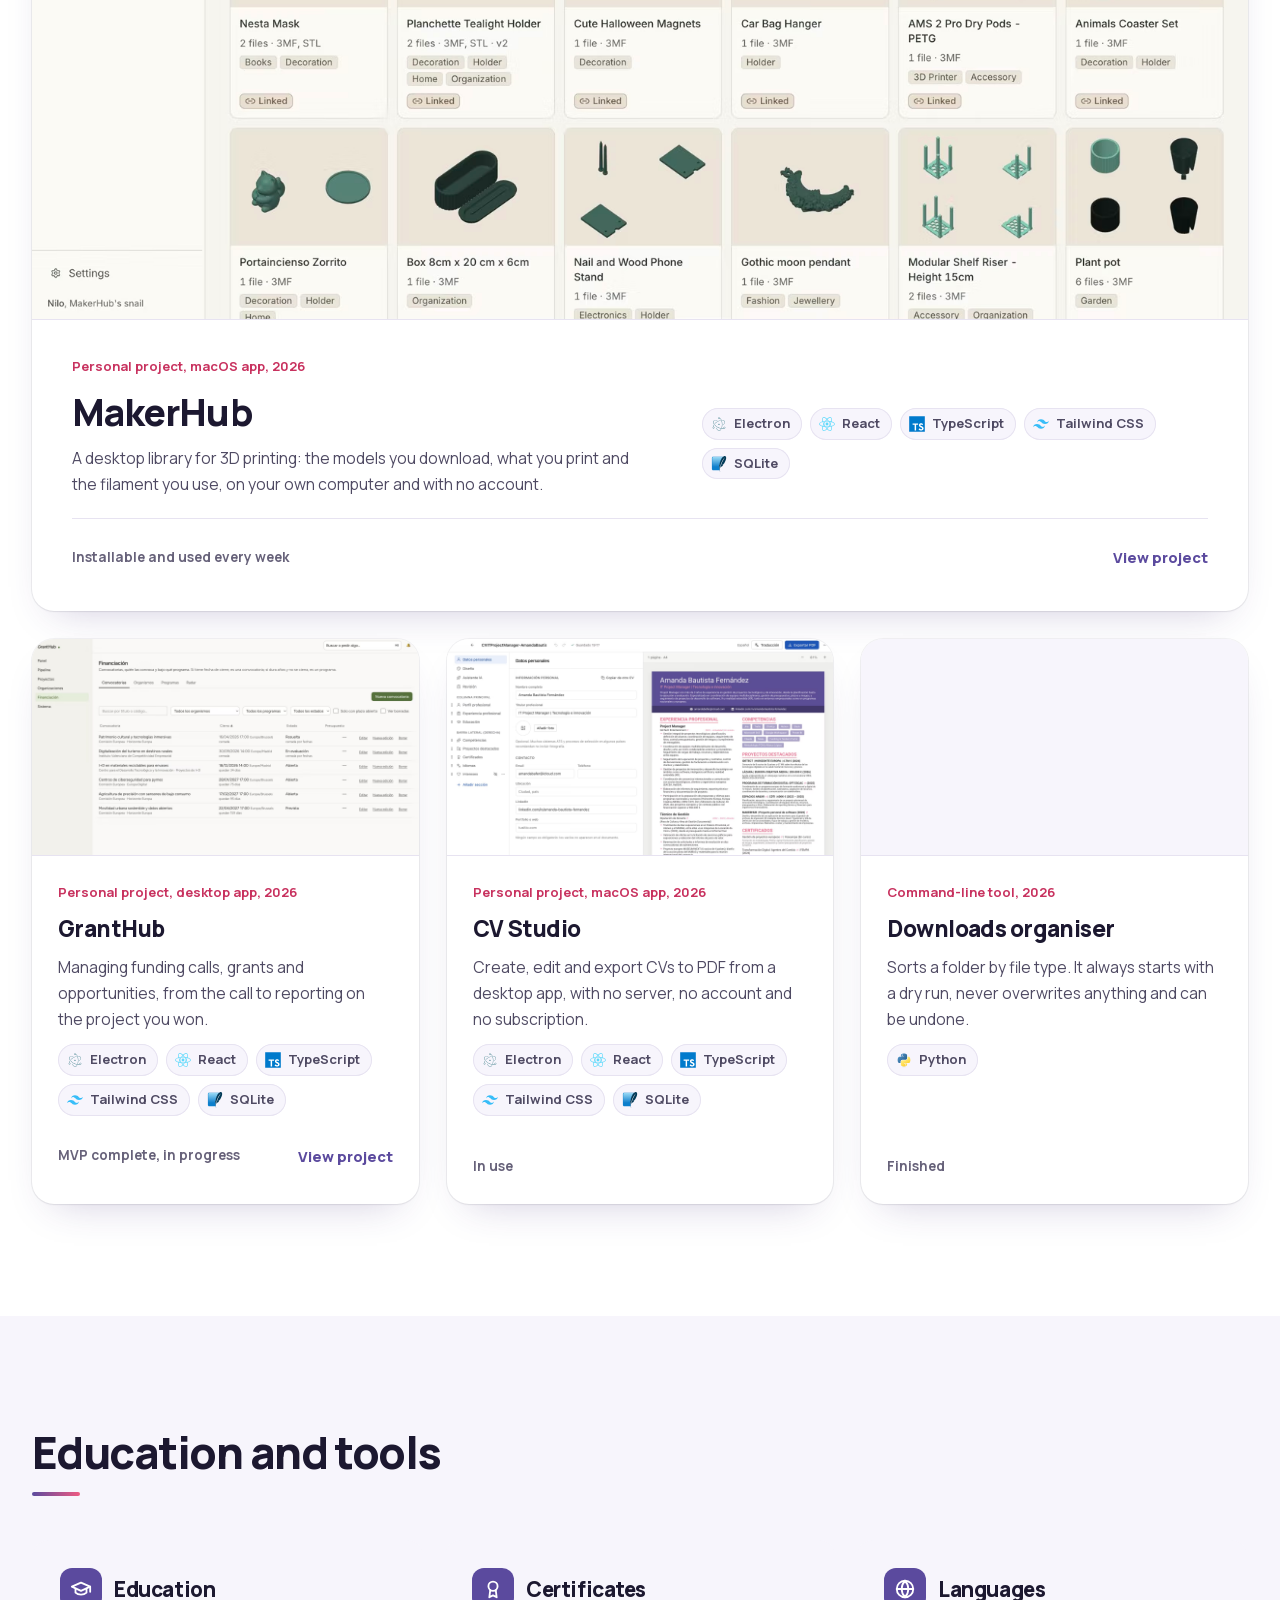
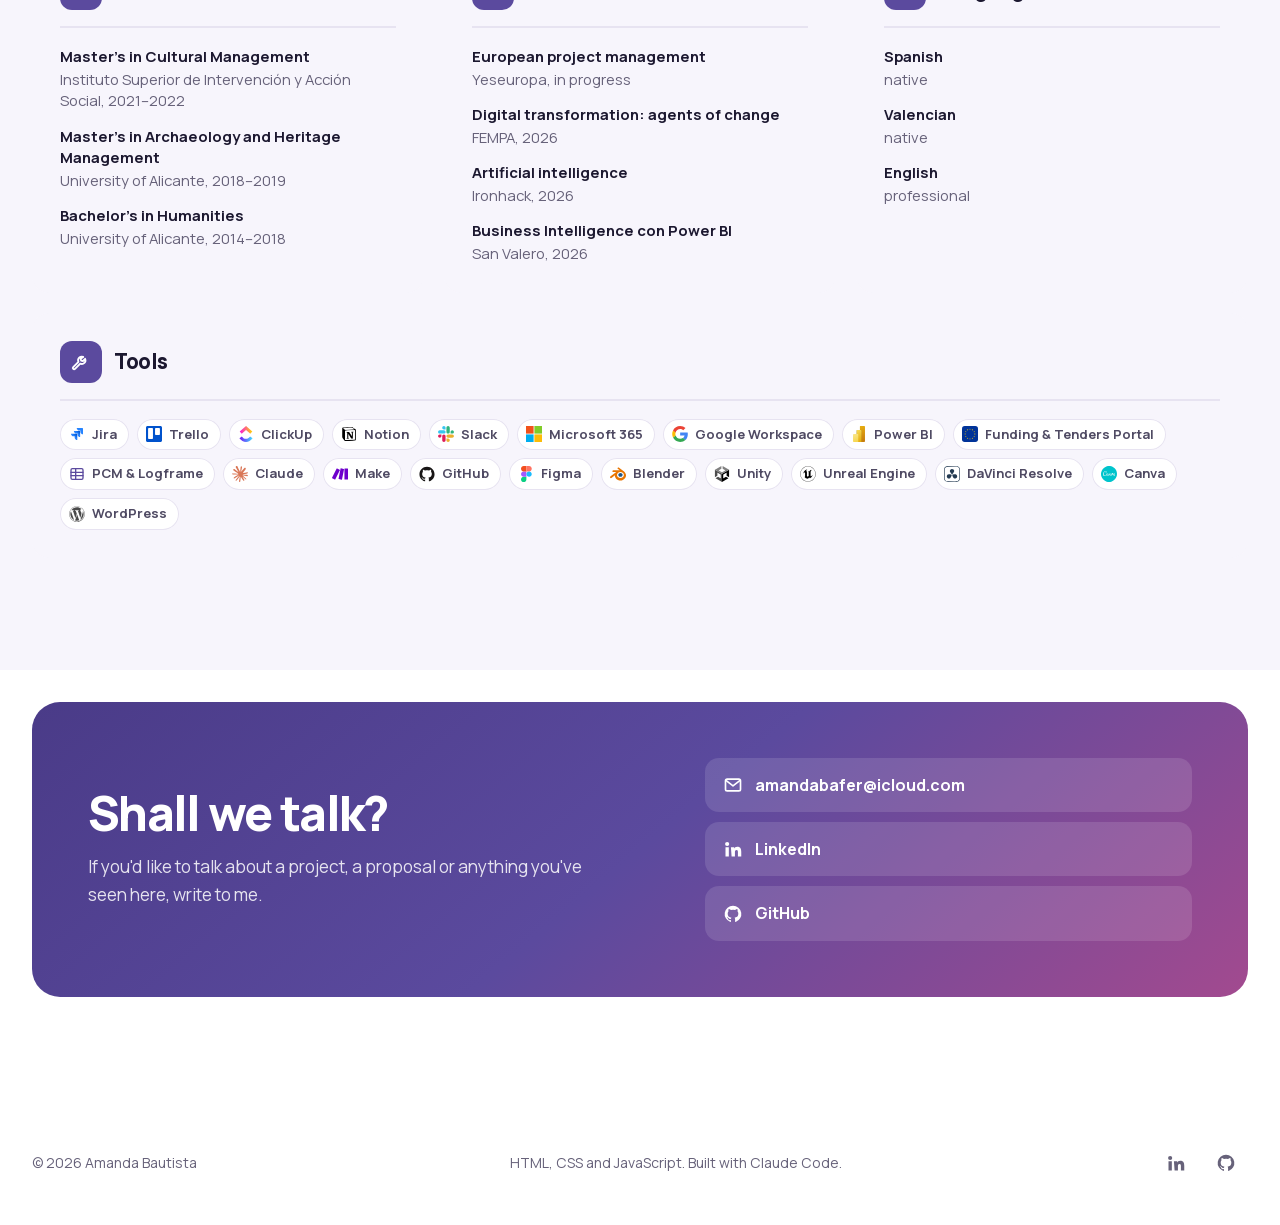
==== commit 06b5a96f: "Tarjeta de LinkedIn con el texto actual" ====
--- a/index.html
+++ b/index.html
@@ -29,7 +29,7 @@
   <meta property="og:title" content="Amanda Bautista, Project Manager">
   <meta property="og:description" content="Project Manager en tecnología, cultura e I+D+i. Gestiono proyectos, coordino equipos y conecto personas e instituciones para hacer realidad las ideas, y desarrollo mis propias aplicaciones.">
   <meta property="og:url" content="https://amandabautista.github.io/">
-  <meta property="og:image" content="https://amandabautista.github.io/assets/img/og-card.jpg">
+  <meta property="og:image" content="https://amandabautista.github.io/assets/img/og-portada.jpg">
   <meta property="og:image:width" content="1200">
   <meta property="og:image:height" content="630">
   <meta property="og:image:alt" content="Amanda Bautista, Project Manager">
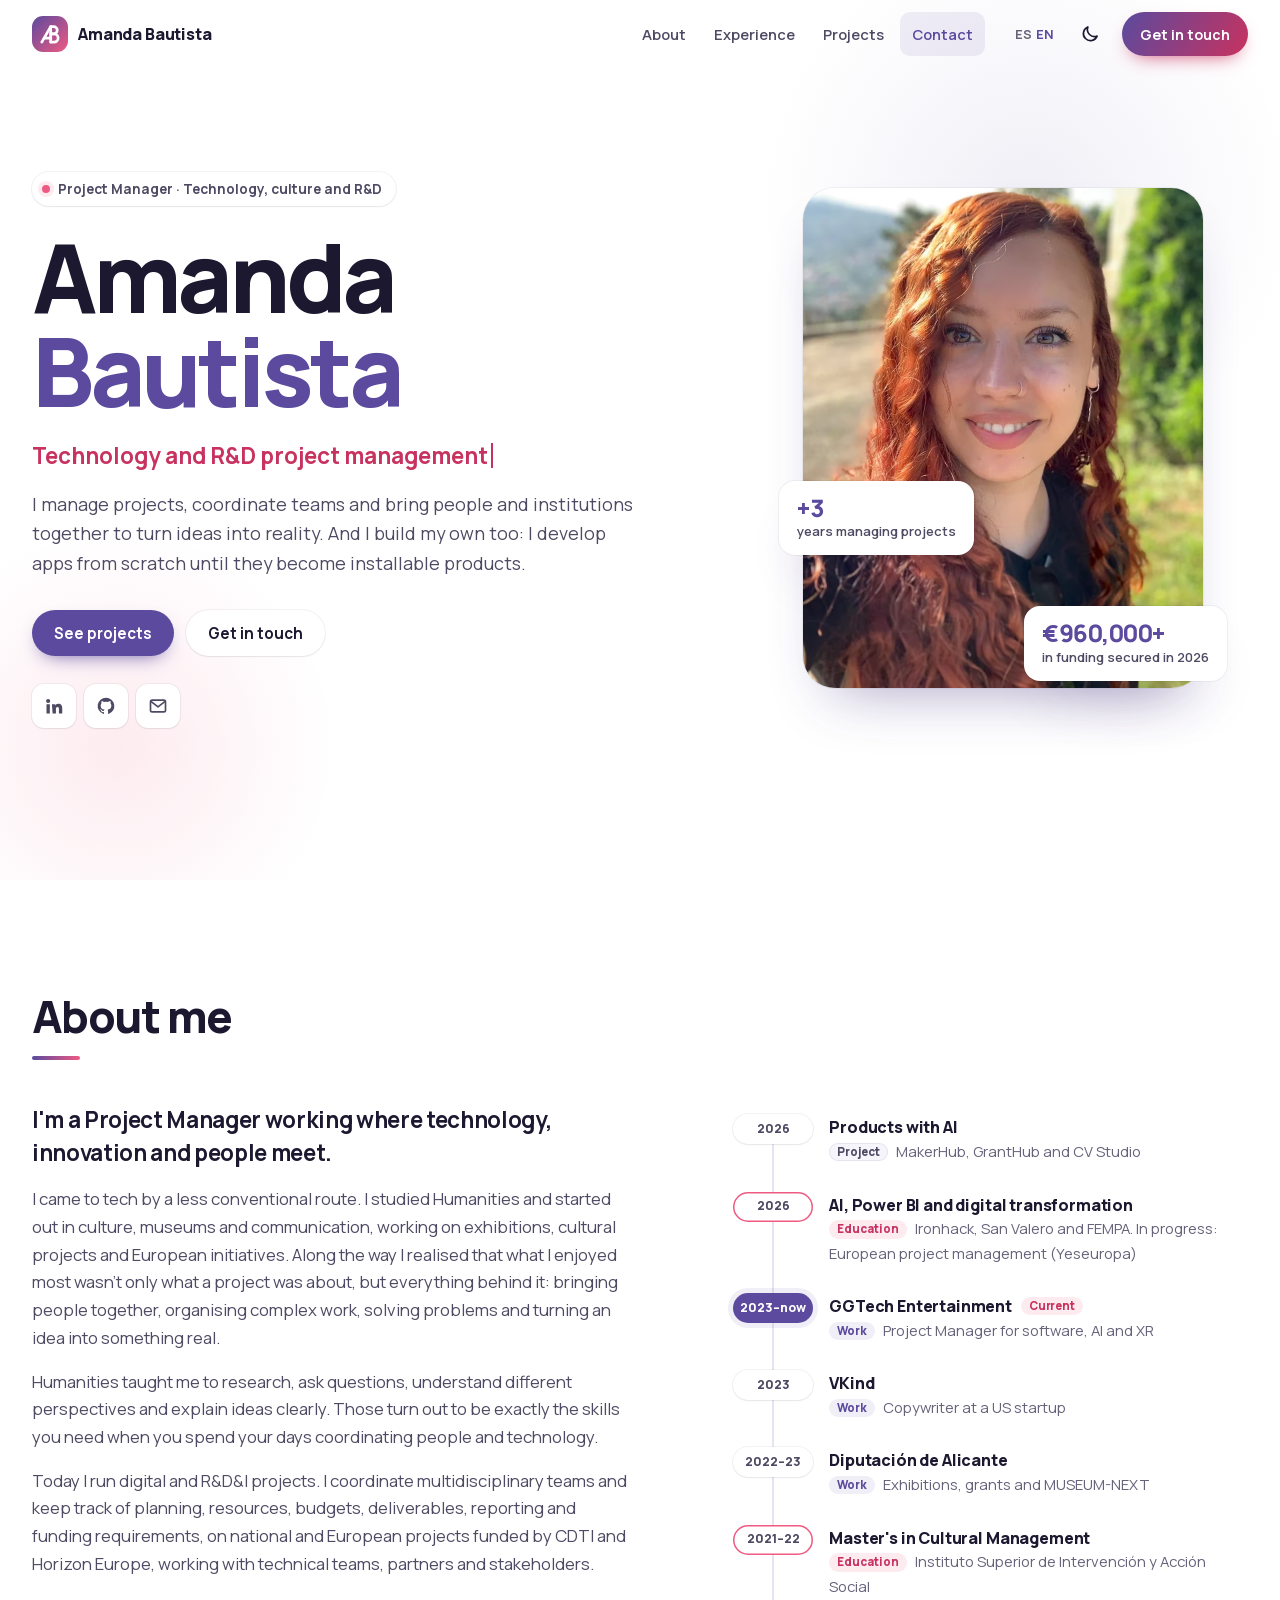
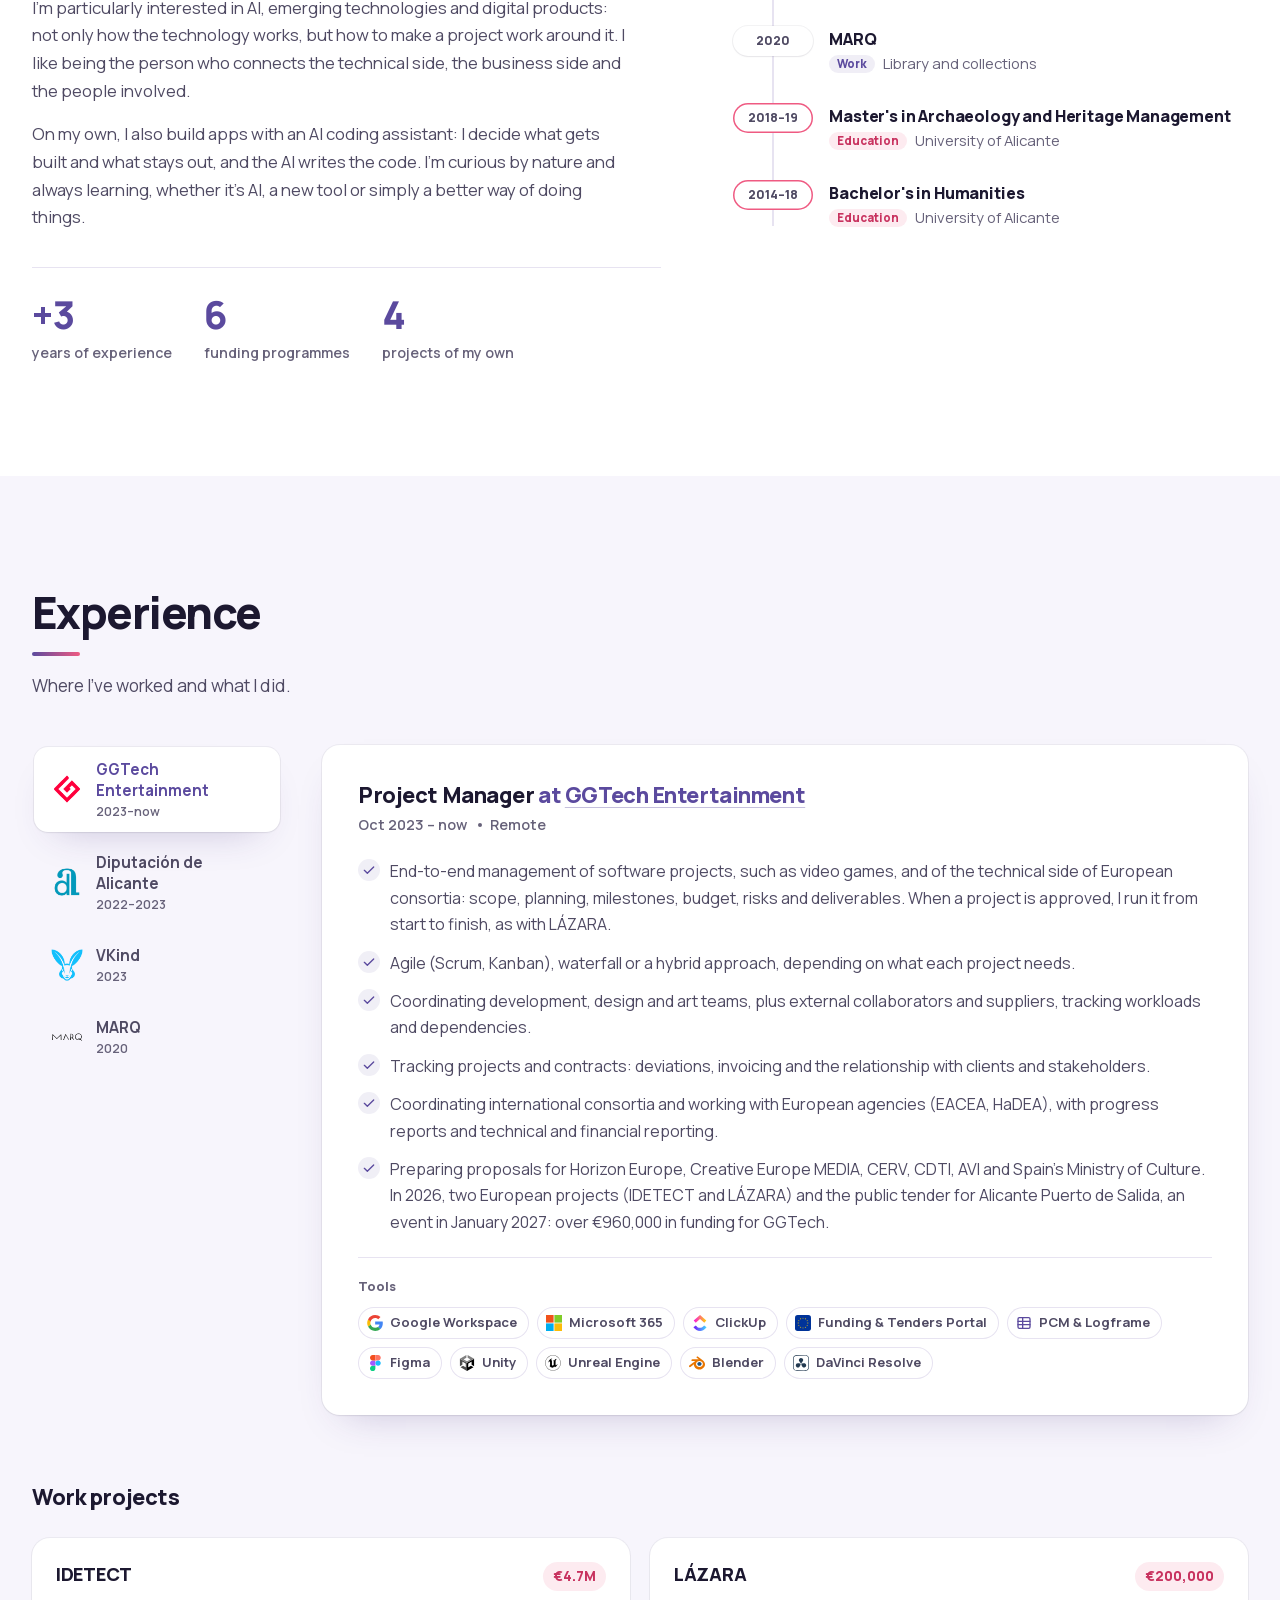
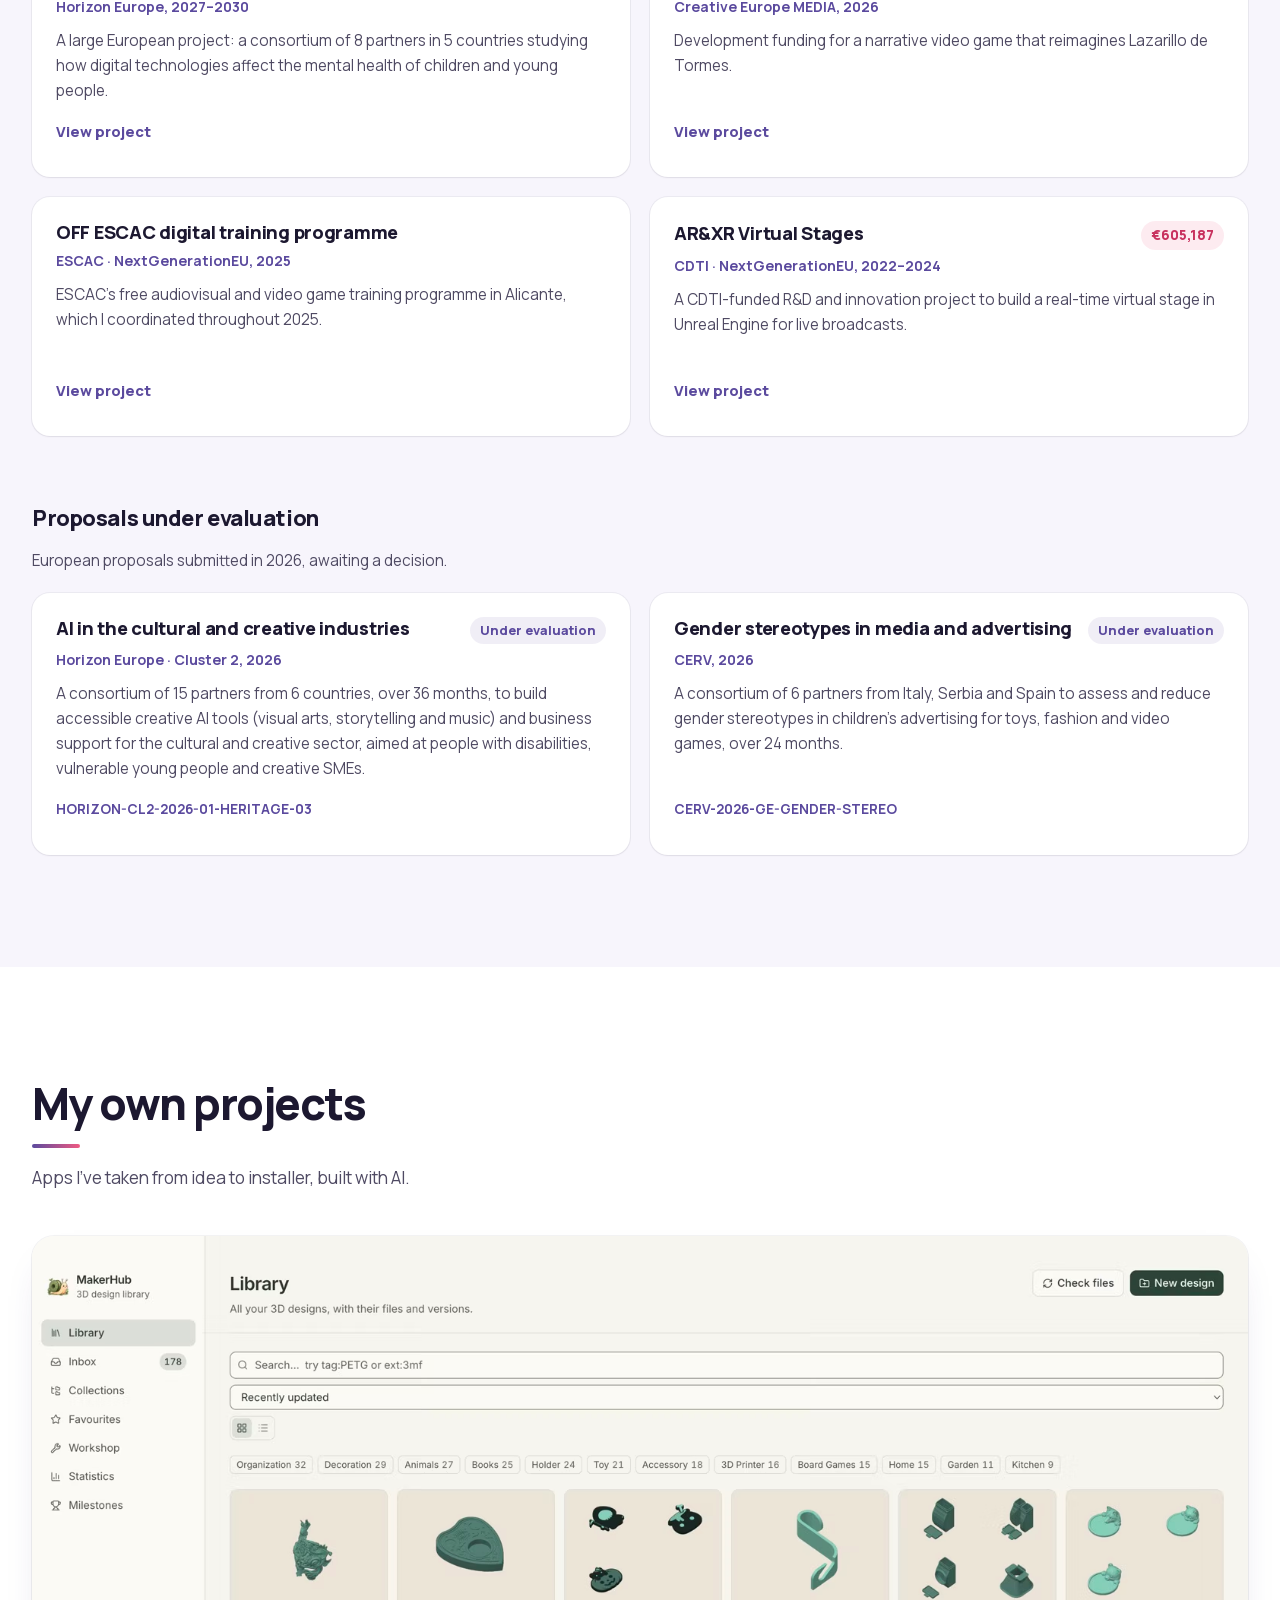
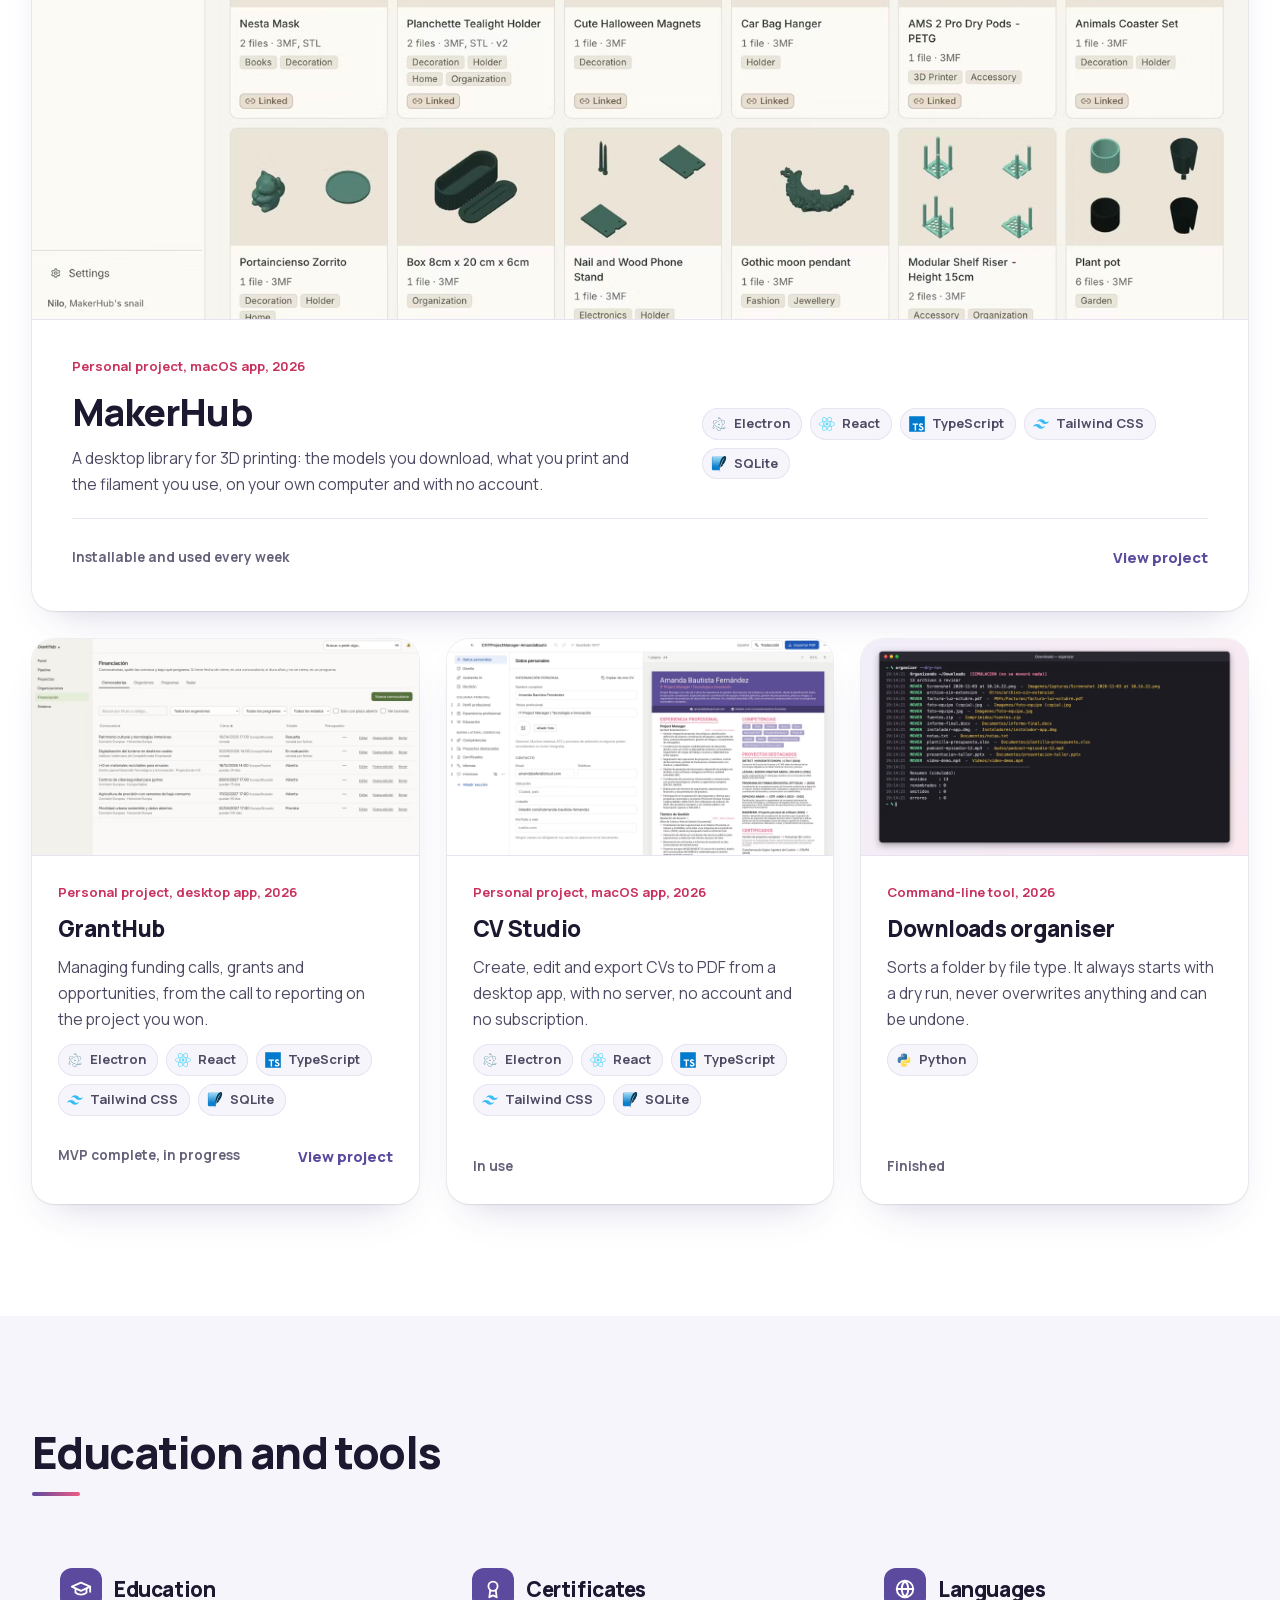
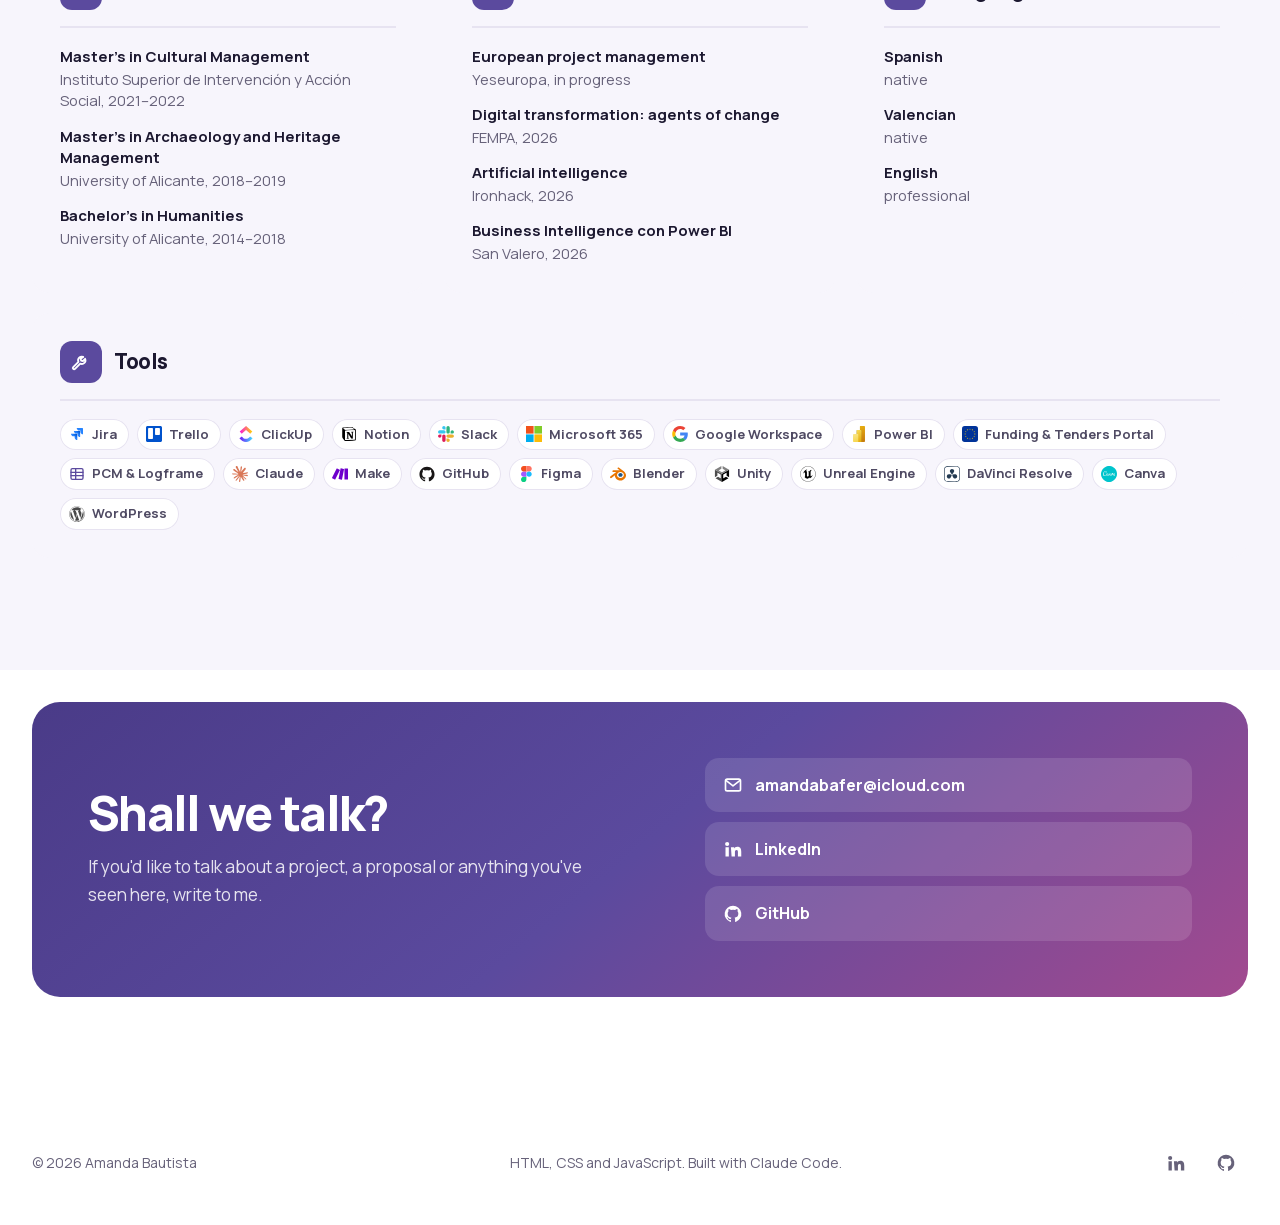
==== commit 516dbeaa: "Tarjeta de LinkedIn legible en pequeno" ====
--- a/index.html
+++ b/index.html
@@ -29,7 +29,7 @@
   <meta property="og:title" content="Amanda Bautista, Project Manager">
   <meta property="og:description" content="Project Manager en tecnología, cultura e I+D+i. Gestiono proyectos, coordino equipos y conecto personas e instituciones para hacer realidad las ideas, y desarrollo mis propias aplicaciones.">
   <meta property="og:url" content="https://amandabautista.github.io/">
-  <meta property="og:image" content="https://amandabautista.github.io/assets/img/og-portada.jpg">
+  <meta property="og:image" content="https://amandabautista.github.io/assets/img/og-tarjeta.jpg">
   <meta property="og:image:width" content="1200">
   <meta property="og:image:height" content="630">
   <meta property="og:image:alt" content="Amanda Bautista, Project Manager">
